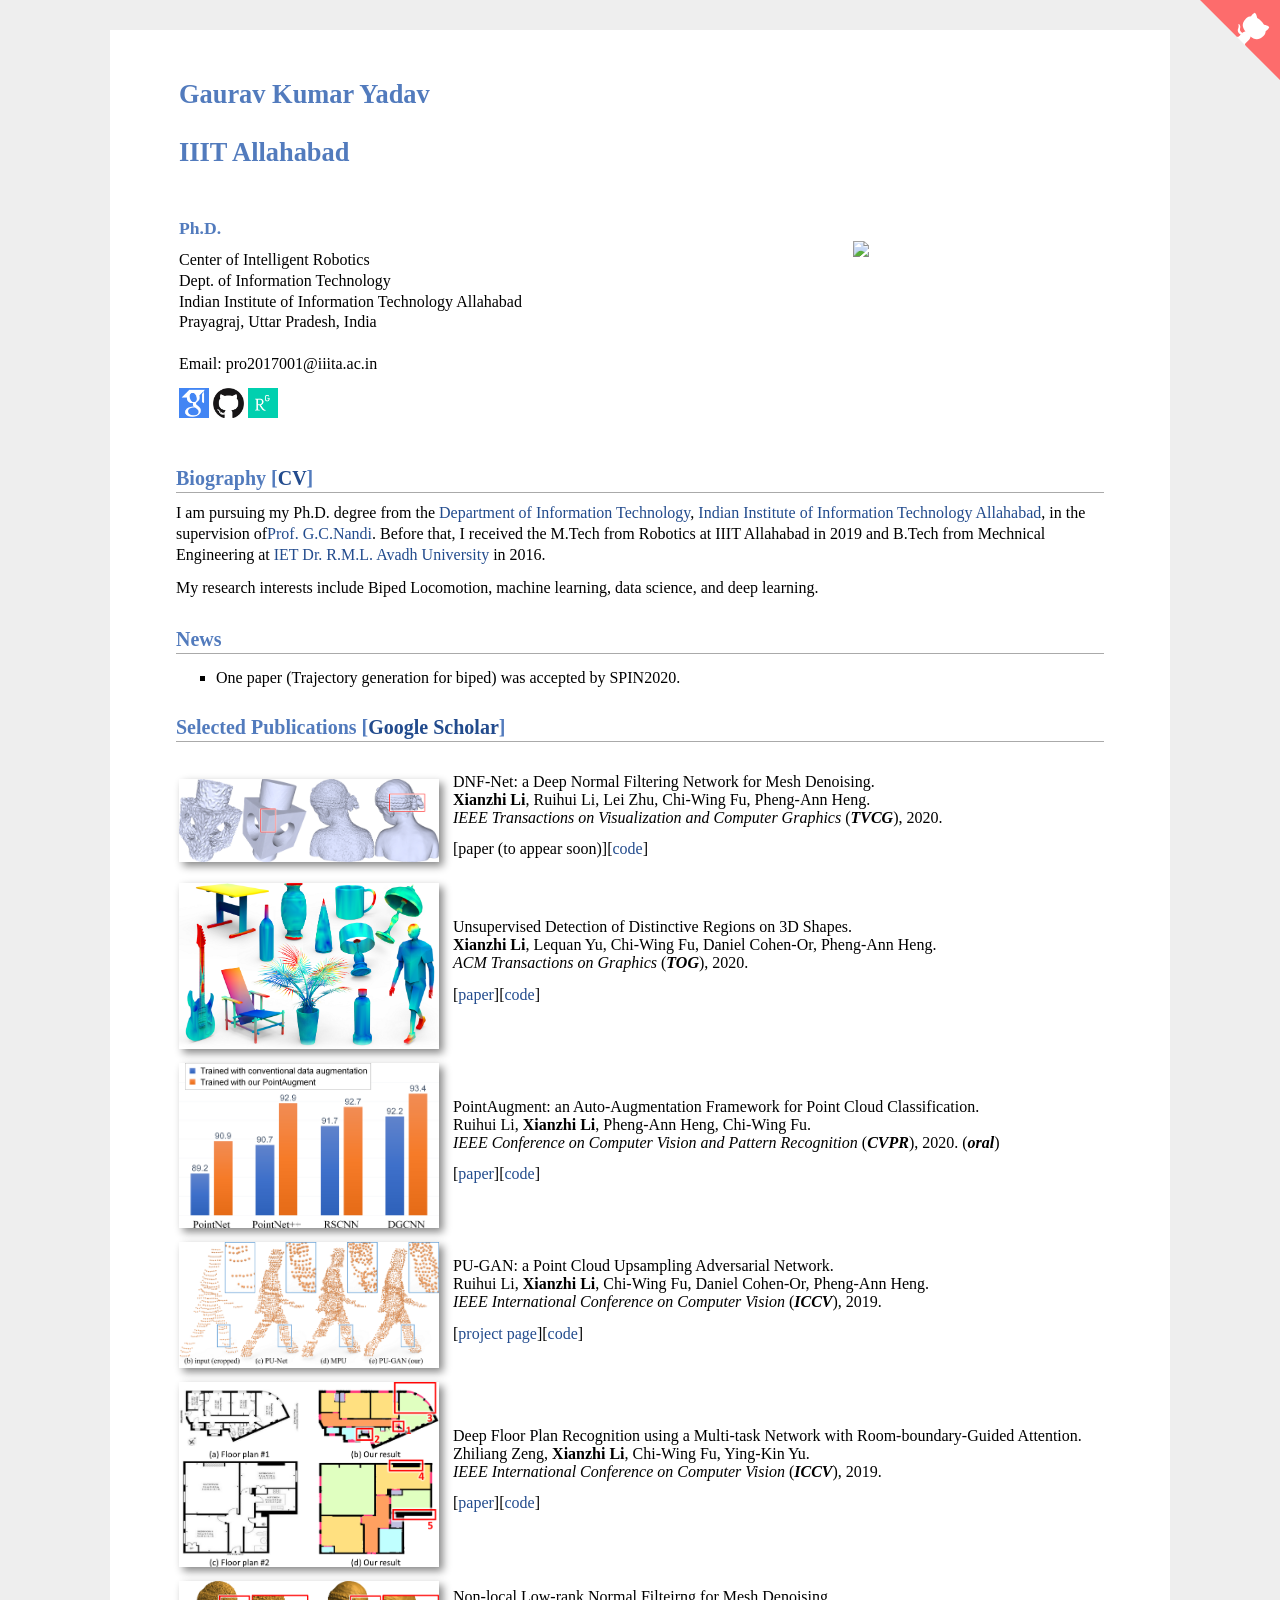
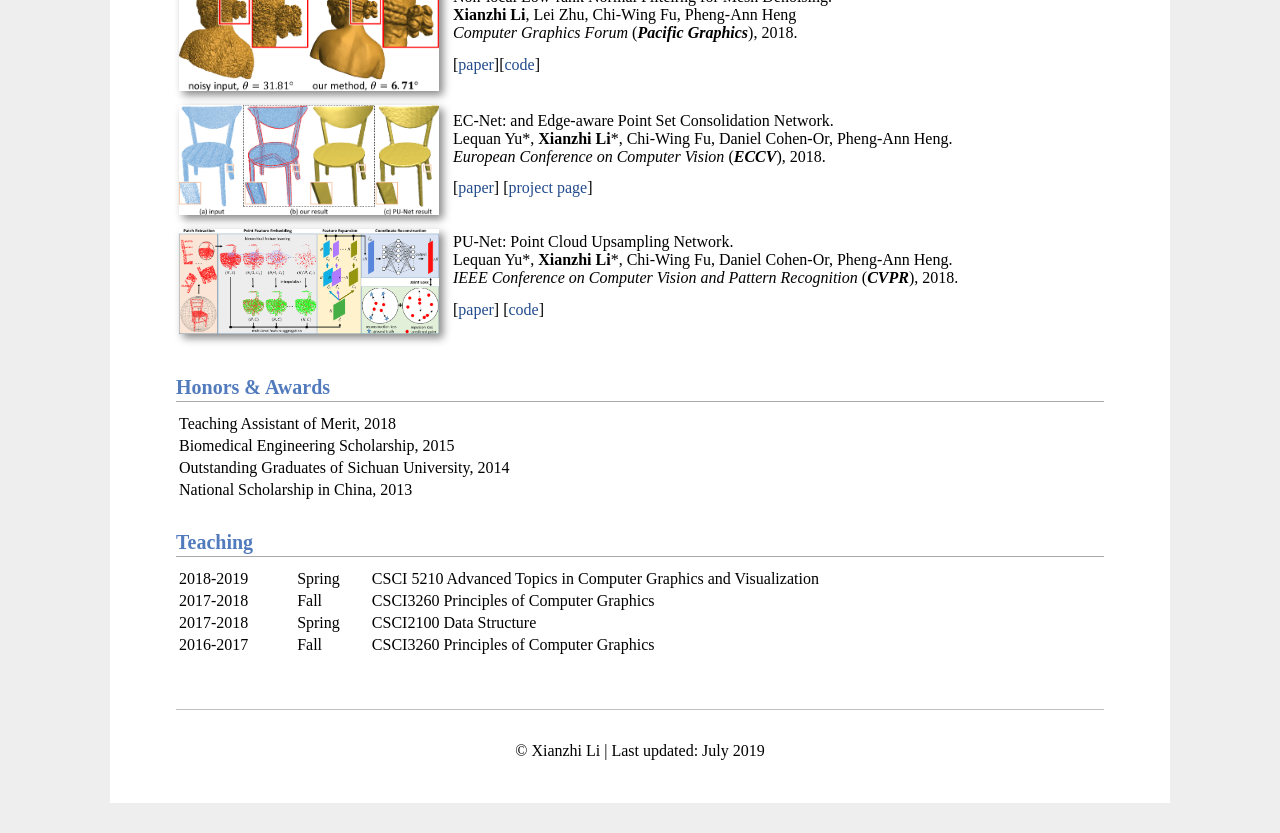
==== index.html @ e67b4004 "Update index.html" ====
<!DOCTYPE html PUBLIC "-//W3C//DTD XHTML 1.1//EN"
  "http://www.w3.org/TR/xhtml11/DTD/xhtml11.dtd">
<html xmlns="http://www.w3.org/1999/xhtml" xml:lang="en">
<head>
<link rel="shortcut icon" href="myIcon.ico">
<meta http-equiv="Content-Type" content="text/html;charset=utf-8" />

<meta name="keywords" content="Gaurav Kumar Yadav, Li Xianzhi, Xianzhi, CSE, CUHK, Indian Institute of Information Technology, Allahabad"> 
<meta name="description" content="Xianzhi Li&#39;s home page">
<meta name="google-site-verification" content="yy_3iiS_X6pJdegdwitJMrH0LRLHXwpjrV9RKLXxKjg" />
<meta name="google-site-verification" content="yy_3iiS_X6pJdegdwitJMrH0LRLHXwpjrV9RKLXxKjg" />
<link rel="stylesheet" href="jemdoc.css" type="text/css">
<title>Gaurav Kumar Yadav&#39;s Homepage</title>
<script>
  (function(i,s,o,g,r,a,m){i['GoogleAnalyticsObject']=r;i[r]=i[r]||function(){
  (i[r].q=i[r].q||[]).push(arguments)},i[r].l=1*new Date();a=s.createElement(o),
  m=s.getElementsByTagName(o)[0];a.async=1;a.src=g;m.parentNode.insertBefore(a,m)
  })(window,document,'script','https://www.google-analytics.com/analytics.js','ga');

  ga('create', 'UA-87320911-1', 'auto');
  ga('send', 'pageview');

</script>
</head>
<body>
<div id="layout-content" style="margin-top:25px">
 <a href="https://github.com/nini-lxz" class="github-corner"><svg width="80" height="80" viewBox="0 0 250 250" style="fill:#FD6C6C; color:#fff; position: absolute; top: 0; border: 0; right: 0;"><path d="M0,0 L115,115 L130,115 L142,142 L250,250 L250,0 Z"></path><path d="M128.3,109.0 C113.8,99.7 119.0,89.6 119.0,89.6 C122.0,82.7 120.5,78.6 120.5,78.6 C119.2,72.0 123.4,76.3 123.4,76.3 C127.3,80.9 125.5,87.3 125.5,87.3 C122.9,97.6 130.6,101.9 134.4,103.2" fill="currentColor" style="transform-origin: 130px 106px;" class="octo-arm"></path><path d="M115.0,115.0 C114.9,115.1 118.7,116.5 119.8,115.4 L133.7,101.6 C136.9,99.2 139.9,98.4 142.2,98.6 C133.8,88.0 127.5,74.4 143.8,58.0 C148.5,53.4 154.0,51.2 159.7,51.0 C160.3,49.4 163.2,43.6 171.4,40.1 C171.4,40.1 176.1,42.5 178.8,56.2 C183.1,58.6 187.2,61.8 190.9,65.4 C194.5,69.0 197.7,73.2 200.1,77.6 C213.8,80.2 216.3,84.9 216.3,84.9 C212.7,93.1 206.9,96.0 205.4,96.6 C205.1,102.4 203.0,107.8 198.3,112.5 C181.9,128.9 168.3,122.5 157.7,114.1 C157.9,116.9 156.7,120.9 152.7,124.9 L141.0,136.5 C139.8,137.7 141.6,141.9 141.8,141.8 Z" fill="currentColor" class="octo-body"></path></svg></a><style>.github-corner:hover .octo-arm{animation:octocat-wave 560ms ease-in-out}@keyframes octocat-wave{0%,100%{transform:rotate(0)}20%,60%{transform:rotate(-25deg)}40%,80%{transform:rotate(10deg)}}@media (max-width:500px){.github-corner:hover .octo-arm{animation:none}.github-corner .octo-arm{animation:octocat-wave 560ms ease-in-out}}</style>

<table>
	<tbody>
		<tr>
			<td width="670">
				<div id="toptitle">					
					<h1>Gaurav Kumar Yadav</h1><h1>
					<h1>IIIT Allahabad</h1><h1>
				</h1></div>

				<h3>Ph.D.</h3>
				<p>
					Center of Intelligent Robotics <br>
					Dept. of Information Technology<br>
					Indian Institute of Information Technology Allahabad <br>
					Prayagraj, Uttar Pradesh, India<br>
					<br>
					Email: pro2017001@iiita.ac.in
				</p>
				<p> <a href="https://scholar.google.com/citations?user=jv967G0AAAAJ&hl=en&oi=sra"><img src="./pic/google_scholar.png" height="30px" style="margin-bottom:-3px"></a>
					<a href="https://github.com/gauraviiita"><img src="./pic/github_s.jpg" height="30px" style="margin-bottom:-3px"></a>
					<a href="https://www.researchgate.net/profile/Gaurav_Yadav36"><img src="./pic/rg.png" height="30px" style="margin-bottom:-3px"></a>
					<!--
					<a href="https://www.linkedin.com/in/lequan-yu-124811a2"><img src="./pic/LinkedIn_s.png" height="30px" style="margin-bottom:-3px"></a>
					<a href="https://zh-cn.facebook.com/people/Lequan-Yu/100003696557697"><img src="./pic/Facebook_s.png" height="30px" style="margin-bottom:-3px"></a>
					-->
				</p>
			</td>
			<td>
				<img src="./pic/PRO2017001.jpg" border="0" width="200"><br>
			</td>
		</tr><tr>
	</tr></tbody>
</table>

<h2>Biography [<a href="./CV.pdf">CV</a>]</h2>
<p>
	I am pursuing my Ph.D. degree from the <a href="https://cir.iiita.ac.in/">Department of Information Technology</a>, <a href="https://www.iiita.ac.in/">Indian Institute of Information Technology Allahabad</a>, in the supervision of<a href="https://sites.google.com/site/gcnandi/" target="_blank">Prof. G.C.Nandi</a>. Before that, I received the M.Tech from Robotics at IIIT Allahabad in 2019 and B.Tech from Mechnical Engineering at <a href="http://www.rmlau.ac.in/iet.aspx">IET Dr. R.M.L. Avadh University</a> in 2016.
</p>

<p>My research interests include Biped Locomotion, machine learning, data science, and deep learning. </p>


<h2>News</h2>
<ul>
	
	<li>
		One paper (Trajectory generation for biped) was accepted by SPIN2020.
	</li>
	
</ul>



<h2>Selected Publications [<a href="https://scholar.google.com.hk/citations?user=qsJCXFoAAAAJ&hl=en">Google Scholar</a>]</h2>
<!--<p><a href="http://scholar.google.com/citations?user=PeMuphgAAAAJ">My Google Scholar</a></p>-->
<table id="tbPublications" width="100%">
	<tbody>

	<tr>
		<td width="270">
		<img src="./indexpics/dnf.png" width="260px" style="box-shadow: 4px 4px 8px #888">
		</td>		
		<td> DNF-Net: a Deep Normal Filtering Network for Mesh Denoising. <br>
		<b>Xianzhi Li</b>, Ruihui Li, Lei Zhu, Chi-Wing Fu, Pheng-Ann Heng. <br>
		<em>IEEE Transactions on Visualization and Computer Graphics</em> (<i><b>TVCG</b></i>), 2020.
		<p></p>
		<p>[paper (to appear soon)][<a href="https://github.com/nini-lxz/DNF-Net" target="_blank">code</a>]</p>
		</td>
	</tr>
	<tr>&nbsp</tr>
    <tr>&nbsp</tr>
    <tr>&nbsp</tr>

	<tr>
		<td width="270">
		<img src="./indexpics/distinction.png" width="260px" style="box-shadow: 4px 4px 8px #888">
		</td>		
		<td> Unsupervised Detection of Distinctive Regions on 3D Shapes. <br>
		<b>Xianzhi Li</b>, Lequan Yu, Chi-Wing Fu, Daniel Cohen-Or, Pheng-Ann Heng. <br>
		<em>ACM Transactions on Graphics</em> (<i><b>TOG</b></i>), 2020.
		<p></p>
		<p>[<a href="https://arxiv.org/abs/1905.01684">paper</a>][<a href="https://github.com/nini-lxz/Unsupervised-Shape-Distinction-Detection" target="_blank">code</a>]</p>
		</td>
	</tr>
	<tr>&nbsp</tr>
    <tr>&nbsp</tr>
    <tr>&nbsp</tr>

	<tr>
		<td width="270">
		<img src="./indexpics/pointaug.png" width="260px" style="box-shadow: 4px 4px 8px #888">
		</td>		
		<td> PointAugment: an Auto-Augmentation Framework for Point Cloud Classification. <br>
		Ruihui Li, <b>Xianzhi Li</b>, Pheng-Ann Heng, Chi-Wing Fu. <br>
		<em>IEEE Conference on Computer Vision and Pattern Recognition</em> (<i><b>CVPR</b></i>), 2020. (<i><b>oral</b></i>)
		<p></p>
		<p>[<a href="http://openaccess.thecvf.com/content_CVPR_2020/html/Li_PointAugment_An_Auto-Augmentation_Framework_for_Point_Cloud_Classification_CVPR_2020_paper.html">paper</a>][<a href="https://github.com/liruihui/PointAugment/" target="_blank">code</a>]</p>
		</td>
	</tr>
	<tr>&nbsp</tr>
    <tr>&nbsp</tr>
    <tr>&nbsp</tr>

	<tr>
		<td width="270">
		<img src="./indexpics/pu-gan.png" width="260px" style="box-shadow: 4px 4px 8px #888">
		</td>		
		<td> PU-GAN: a Point Cloud Upsampling Adversarial Network. <br>
		Ruihui Li, <b>Xianzhi Li</b>, Chi-Wing Fu, Daniel Cohen-Or, Pheng-Ann Heng. <br>
		<em>IEEE International Conference on Computer Vision</em> (<i><b>ICCV</b></i>), 2019.
		<p></p>
		<p>[<a href="https://liruihui.github.io/publication/PU-GAN/">project page</a>][<a href="https://github.com/liruihui/PU-GAN" target="_blank">code</a>]</p>
		</td>
	</tr>
	<tr>&nbsp</tr>
    <tr>&nbsp</tr>
    <tr>&nbsp</tr>

	<tr>
		<td width="270">
		<img src="./indexpics/floor-plan.png" width="260px" style="box-shadow: 4px 4px 8px #888">
		</td>		
		<td> Deep Floor Plan Recognition using a Multi-task Network with Room-boundary-Guided Attention. <br>
		Zhiliang Zeng, <b>Xianzhi Li</b>, Chi-Wing Fu, Ying-Kin Yu. <br>
		<em>IEEE International Conference on Computer Vision</em> (<i><b>ICCV</b></i>), 2019.
		<p></p>
		<p>[<a href="https://github.com/zlzeng/DeepFloorplan" target="_blank">paper</a>][<a href="https://github.com/zlzeng/DeepFloorplan" target="_blank">code</a>]</p>
		</td>
	</tr>
	<tr>&nbsp</tr>
    <tr>&nbsp</tr>
    <tr>&nbsp</tr>

	<tr>
		<td width="270">
		<img src="indexpics/nllr.png" width="260px" style="box-shadow: 4px 4px 8px #888">
		</td>
		<td>Non-local Low-rank Normal Filteirng for Mesh Denoising. <br>
		<b>Xianzhi Li</b>, Lei Zhu, Chi-Wing Fu, Pheng-Ann Heng<br>
		<em> Computer Graphics Forum </em> (<i><b>Pacific Graphics</b></i>), 2018.
		<p></p>
		<p>[<a href="https://onlinelibrary.wiley.com/doi/pdf/10.1111/cgf.13556" target="_blank">paper</a>][<a href="https://github.com/nini-lxz/NLLR" target="_blank">code</a>]</p>
		</td>
	</tr>
	<tr>&nbsp</tr>
    <tr>&nbsp</tr>
    <tr>&nbsp</tr>


	<tr>
		<td width="270">
		<img src="./indexpics/ec-net.png" width="260px" style="box-shadow: 4px 4px 8px #888">
		</td>
		<td> EC-Net: and Edge-aware Point Set Consolidation Network. <br>
		Lequan Yu*, <b>Xianzhi Li</b>*, Chi-Wing Fu, Daniel Cohen-Or, Pheng-Ann Heng. <br>
		<em>European Conference on Computer Vision</em> (<i><b>ECCV</b></i>), 2018.
		<p></p>
		<p>[<a href="https://arxiv.org/abs/1807.06010" target="_blank">paper</a>] [<a href="https://yulequan.github.io/ec-net/" target="_blank">project page</a>]</p>
		</td>
	</tr>
	<tr>&nbsp</tr>
    <tr>&nbsp</tr>
    <tr>&nbsp</tr>


	<tr>
		<td width="270">
		<img src="./indexpics/pu-net.png" width="260px" style="box-shadow: 4px 4px 8px #888">
		</td>
		<td> PU-Net: Point Cloud Upsampling Network. <br>
		Lequan Yu*, <b>Xianzhi Li</b>*, Chi-Wing Fu, Daniel Cohen-Or, Pheng-Ann Heng. <br>
		<em>IEEE Conference on Computer Vision and Pattern Recognition</em> (<i><b>CVPR</b></i>), 2018.
		<p></p>
		<p>[<a href="https://arxiv.org/abs/1801.06761" target="_blank">paper</a>] [<a href="https://github.com/yulequan/PU-Net" target="_blank">code</a>]</p>
		</td>
	</tr>
	<tr>&nbsp</tr>
    <tr>&nbsp</tr>
    <tr>&nbsp</tr>


</tbody></table>

<!--
<h2>Experience</h2>
<ul>
	<li>
		<div style="float:left; text-align:left">NVIDA, deep learning for medical imaging research group, Bethesda, Maryland, USA</div> <div style="float:right; text-align:right">Jul. 2018 – Oct. 2018</div><br>
		Applied Research Intern<br>
		Topic: Few-shot medical image segmentation<br>
	</li>
	<li>
		<div style="float:left; text-align:left">Siemens Healthineers, Princeton, New Jersey, USA</div> <div style="float:right; text-align:right">Mar. 2017 – Jul. 2017</div><br>
		Research Intern<br>
		Topic: Body landmark detection via deep reinforcement learning<br>
	</li>
	<li>
		<div style="float:left; text-align:left">State Key Laboratory of CAD & CG, Zhejiang University, China</div> <div style="float:right; text-align:right">Sep. 2013 – Jun. 2015</div><br>
		Undergraduate Research Assistant<br>
		Advisor: Prof. Deng Cai<br>
	</li>
</ul>
-->

<h2>Honors &amp; Awards</h2>
<table style="border-spacing:2px">
	
		<tbody>
		<tr><td> Teaching Assistant of Merit, 2018</td></tr>
		<tr><td> Biomedical Engineering Scholarship, 2015</td></tr>
		<tr><td> Outstanding Graduates of Sichuan University, 2014</td></tr>
    	<tr><td> National Scholarship in China, 2013</td></tr>
	</tbody>
</table>


<h2>Teaching</h2>
<table id="tbTeaching" border="0" width="100%">
	<tbody>
		<tr>
			<td> 2018-2019</td><td>Spring</S></td><td>CSCI 5210 Advanced Topics in Computer Graphics and Visualization</td>
		</tr>
		<tr>
			<td> 2017-2018</td><td>Fall</td><td>CSCI3260 Principles of Computer Graphics</td>
		</tr>
        	<tr>
			<td> 2017-2018</td><td>Spring</td><td>CSCI2100 Data Structure</td>
		</tr>
		<tr>
			<td> 2016-2017</td><td>Fall</td><td>CSCI3260 Principles of Computer Graphics</td>
		</tr>
	</tbody>
</table>

<!--
<h2>Experience</h2>
<li>
	Research Assistant, &nbsp 08. 2015 - Now
	<p></p>
	<p>&nbsp&nbsp&nbsp The Chinese University of Hong Kong</p>
	<p></p> 
		<p>&nbsp&nbsp&nbsp Advisor: Pheng Ann Heng</p> 
        <p style="margin-top:3px">
		</p>
</li>
<li>
	Software Engineering Intern, &nbsp 01. 2015 - 04. 2015
	<p></p>
	<p>&nbsp&nbsp&nbsp Epiclouds, a startup company in Hangzhou</p>
	<p></p> 
        <p style="margin-top:3px">
		</p>
</li>

<h2>Miscellanies</h2>
<li>
	<h4>Research Papers</h4>&nbsp 
		<a href="http://kesen.realtimerendering.com/">Computer Graphics Papers</a>,&nbsp
        <a href="http://www.cvpapers.com/index.html">Computer Vision Papers</a>
        <p style="margin-top:3px">
		</p>
</li>

<li>
	<h4>Some of My Friends</h4>&nbsp 
		<a href="http://appsrv.cse.cuhk.edu.hk/~xuli/">Li Xu</a>,&nbsp 
		<a href="http://appsrv.cse.cuhk.edu.hk/~cwlu/">Cewu Lu</a>,&nbsp
		<a href="http://appsrv.cse.cuhk.edu.hk/~qyan/">Qiong Yan</a>,&nbsp 
		<a href="http://shijianping.me/">Jianping Shi</a>,&nbsp
		<a href="http://i.cs.hku.hk/~xghan/">Xiaoguang Han</a>,&nbsp
		<a href="http://www.math.zju.edu.cn/ruizhenhu/">Ruizhen Hu</a>,&nbsp 
		<a href="http://appsrv.cse.cuhk.edu.hk/~rjliao/">Renjie Liao</a>,&nbsp
		<a href="">Ziyang Ma</a>,&nbsp
		<a href="http://www.xtao.website">Xin Tao</a>
        <p style="margin-top:3px">
		</p>
</li>

<li>
	<h4>Coding Resources</h4>&nbsp 
		<a href="http://opencv.itseez.com/">OpenCV</a>,&nbsp
        <a href="http://www.cgal.org/">CGAL</a>,&nbsp
        <a href="http://www.opengl.org/">OpenGL</a>,&nbsp
        <a href="http://www.nvidia.com/object/cuda_home_new.html">CUDA</a>,&nbsp
        <a href="http://www.wholetomato.com/">Visual Assist</a>,&nbsp
        <a href="www.mosek.com/">Mosek</a>,&nbsp
        <a href="http://www.mathworks.cn/products/matlab/">Matlab</a>,&nbsp
        <a href="http://software.intel.com/en-us/articles/intel-mkl/">Math Kernel Library</a>,&nbsp
        <a href="http://www.cs.umd.edu/~mount/ANN/">ANN</a>,&nbsp
        <a href="http://www.netlib.org/lapack/">LAPACK</a>,&nbsp
        <a href="http://www.tau.ac.il/~stoledo/taucs/">TAUCS</a>,&nbsp
        <a href="http://www.codeproject.com/Articles/1300/CxImage">CXimage</a>
        <p style="margin-top:3px">
		</p>
</li>
-->

<div id="footer">
	<div id="footer-text"></div>
</div>
	<p><center>
      	<div id="clustrmaps-widget" style="width:10%">
      		<script type="text/javascript" id="clstr_globe" src="//cdn.clustrmaps.com/globe.js?d=JVtmYzCCl47TGmK_elNTFHh0Mld-Ea2Zvc809uIwf3M"></script>
      		<noscript><a href='https://clustrmaps.com/site/xfn5'  title='Visit tracker'><img src='//clustrmaps.com/map_v2.png?cl=ffffff&w=a&t=tt&d=pT8r_ZMBBdBPTv7KnlTCiBDylmHyi1qsWdPpY_tIlqY'/></a></noscript>

<!--<script type='text/javascript' id='clustrmaps' src='//cdn.clustrmaps.com/map_v2.js?cl=ffffff&w=a&t=tt&d=UexA6kPrFZuJeB69B5BZyS063R_EhdDx6FAwAYiub2U&co=2d78ad&ct=ffffff&cmo=3acc3a&cmn=ff5353'></script>
      		<noscript><a href='https://clustrmaps.com/site/1aa2l'  title='Visit tracker'><img src='//clustrmaps.com/map_v2.png?cl=ffffff&w=a&t=tt&d=UexA6kPrFZuJeB69B5BZyS063R_EhdDx6FAwAYiub2U&co=2d78ad&ct=ffffff'/></a></noscript> -->
	</div>        
	<br>
        &copy; Xianzhi Li | Last updated: July 2019
     
      </center></p>


</div>
</body></html>
---- jemdoc.css ----
/* Default css file for jemdoc. */

table#tlayout {
    border: none;
    border-collapse: separate;
    background: white;
}
/*
body {
	background: white;
	padding-bottom: 8px;
	margin: 0;
}
*/
html {
  background-color: #eeeeee; 
}

body { 
  font-family: Georgia, serif;
  color: #000;
  background-color: #ffffff; 
  text-align:left; /* for IE */
  margin-top: 30px; 
  margin-bottom: 30px;
  margin-left: auto;
  margin-right: auto;
  padding-left:  50px;
  padding-right: 50px;
  padding-top: 10px;
  padding-bottom: 30px;
  max-width: 960px;
}

#layout-menu {
	background: #f6f6f6;
	border: 1px solid #dddddd;
	padding-top: 0.5em;
	padding-left: 8px;
	padding-right: 8px;
	font-size: 1.0em;
	width: auto;
	white-space: nowrap;
    text-align: left;
    vertical-align: top;
}

#layout-menu td {
	background: #f4f4f4;
    vertical-align: top;
}

#layout-content {
	padding-top: 0.0em;
	padding-left: 1.0em;
	padding-right: 1.0em;
    border: none;
    background: white;
    text-align: left;
    vertical-align: top;
}

#layout-menu a {
	line-height: 1.5em;
	margin-left: 0.5em;
}

tt {
    background: #ffffdd;
}

pre, tt {
	font-size: 90%;
	font-family: monaco, monospace;
}

a, a > tt {
	color: #224b8d;
	text-decoration: none;
}

a:hover {
	border-bottom: 1px gray dotted;
}

#layout-menu a.current:link, #layout-menu a.current:visited {
	color: #022b6d;
	border-bottom: 1px gray solid;
}
#layout-menu a:link, #layout-menu a:visited, #layout-menu a:hover {
	color: #527bbd;
	text-decoration: none;
}
#layout-menu a:hover {
	text-decoration: none;
}

div.menu-category {
	border-bottom: 1px solid gray;
	margin-top: 0.8em;
	padding-top: 0.2em;
	padding-bottom: 0.1em;
	font-weight: bold;
}

div.menu-item {
	padding-left: 16px;
	text-indent: -16px;
}

div#toptitle {
	padding-bottom: 0.2em;
	margin-bottom: 1.5em;
	/*border-bottom: 3px double gray;*/
}

/* Reduce space if we begin the page with a title. */
div#toptitle + h2, div#toptitle + h3 {
	margin-top: 0em;
}

div#subtitle {
	margin-top: 0.0em;
	margin-bottom: 0.0em;
	padding-top: 0em;
	padding-bottom: 0.1em;
}

em {
	font-style: italic;
}

strong {
	font-weight: bold;
}


h1, h2, h3 {
	color: #527bbd;
	margin-top: 0.7em;
	margin-bottom: 0.5em;
	padding-bottom: 0.2em;
	line-height: 1.0;
	padding-top: 0.5em;
	border-bottom: 1px solid #aaaaaa;
}

h1 {
	font-size: 165%;
	padding-bottom: 0.3em;
}

h2 {
	padding-top: 0.8em;
	font-size: 125%;
}

h2 + h3 {
    padding-top: 0.2em;
}

h3 {
	font-size: 110%;
	border-bottom: none;
}

p {
	margin-top: 0.0em;
	margin-bottom: 0.8em;
	padding: 0;
	line-height: 1.3;
}

pre {
	padding: 0;
	margin: 0;
}

div#footer {
	font-size: small;
	border-top: 1px solid #c0c0c0;
	padding-top: 0.1em;
	margin-top: 4.0em;
	color: #c0c0c0;
}

div#footer a {
	color: #80a0b0;
}

div#footer-text {
	float: left;
	padding-bottom: 8px;
}

ul, ol, dl {
	margin-top: 0.2em;
	padding-top: 0;
	margin-bottom: 0.8em;
}

dt {
	margin-top: 0.5em;
	margin-bottom: 0;
}

dl {
	margin-left: 20px;
}

dd {
	color: #222222;
}

dd > *:first-child {
	margin-top: 0;
}

ul {
	list-style-position: outside;
	list-style-type: square;
}

p + ul, p + ol {
	margin-top: -0.5em;
}

li {
	margin-top:0.9em;
}

ol {
	list-style-position: outside;
	list-style-type: decimal;
}

li p, dd p {
	margin-bottom: 0.3em;
}


ol ol {
	list-style-type: lower-alpha;
}

ol ol ol {
	list-style-type: lower-roman;
}

p + div.codeblock {
	margin-top: -0.6em;
}

div.codeblock, div.infoblock {
	margin-right: 0%;
	margin-top: 1.2em;
	margin-bottom: 1.3em;
}

div.blocktitle {
	font-weight: bold;
	color: #cd7b62;
	margin-top: 1.2em;
	margin-bottom: 0.1em;
}

div.blockcontent {
	border: 1px solid silver;
	padding: 0.3em 0.5em;
}

div.infoblock > div.blockcontent {
	background: #ffffee;
}

div.blockcontent p + ul, div.blockcontent p + ol {
	margin-top: 0.4em;
}

div.infoblock p {
	margin-bottom: 0em;
}

div.infoblock li p, div.infoblock dd p {
	margin-bottom: 0.5em;
}

div.infoblock p + p {
	margin-top: 0.8em;
}

div.codeblock > div.blockcontent {
	background: #f6f6f6;
}

span.pycommand {
	color: #000070;
}

span.statement {
	color: #008800;
}
span.builtin {
	color: #000088;
}
span.special {
	color: #990000;
}
span.operator {
	color: #880000;
}
span.error {
	color: #aa0000;
}
span.comment, span.comment > *, span.string, span.string > * {
	color: #606060;
}

@media print {
	#layout-menu { display: none; }
}

#fwtitle {
	margin: 2px;
}

#fwtitle #toptitle {
	padding-left: 0.5em;
	margin-bottom: 0.5em;
}

#layout-content h1:first-child, #layout-content h2:first-child, #layout-content h3:first-child {
	margin-top: -0.7em;
}

div#toptitle h1, #layout-content div#toptitle h1 {
	margin-bottom: 0.0em;
	padding-bottom: 0.1em;
	padding-top: 0;
	margin-top: 0.5em;
	border-bottom: none;
}

img.eq {
	padding: 0;
	padding-left: 0.1em;
	padding-right: 0.1em;
	margin: 0;
}

img.eqwl {
	padding-left: 2em;
	padding-top: 0.6em;
	padding-bottom: 0.2em;
	margin: 0;
}

table + table {
    margin-top: 1em;
}

tr.heading {
    font-weight: bold;
    border-bottom: 2px solid black;
}

img {
    border: none;
}

table.imgtable, table.imgtable td {
    border: none;
    text-align: left;
}
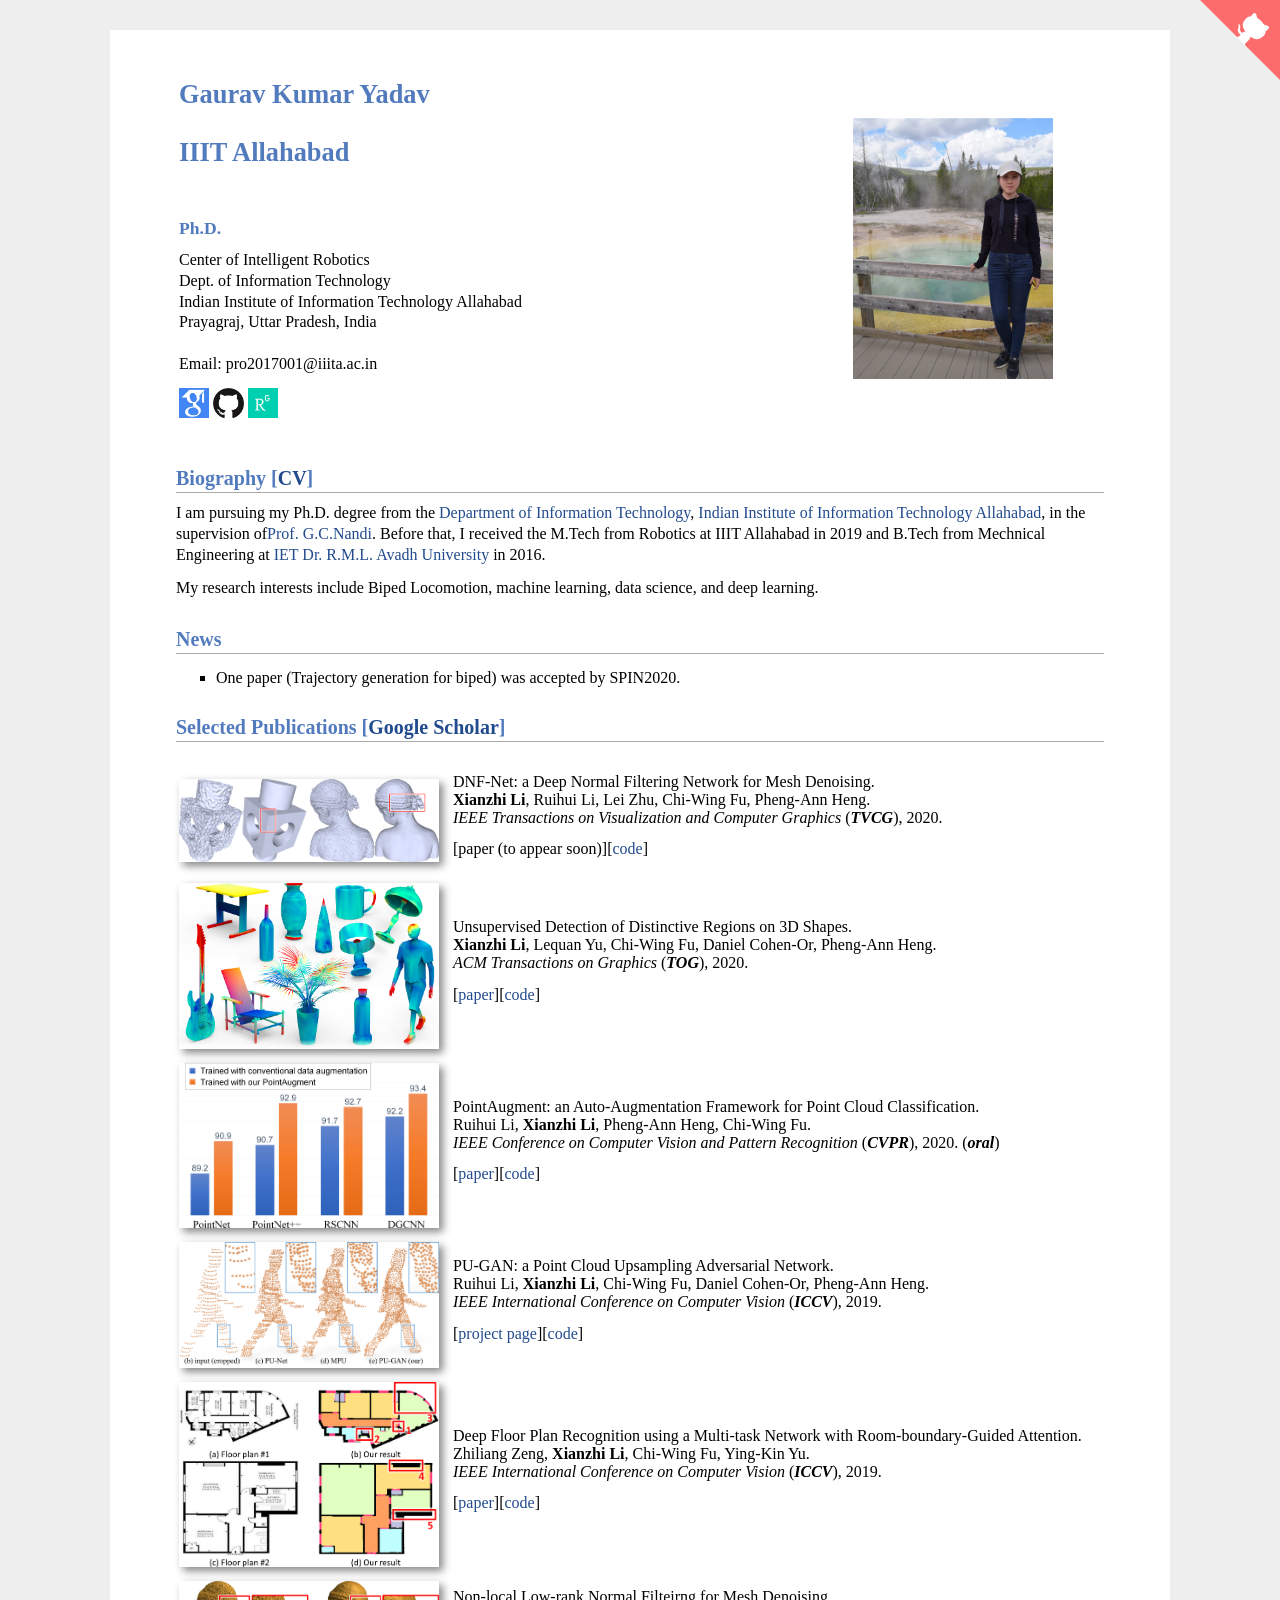
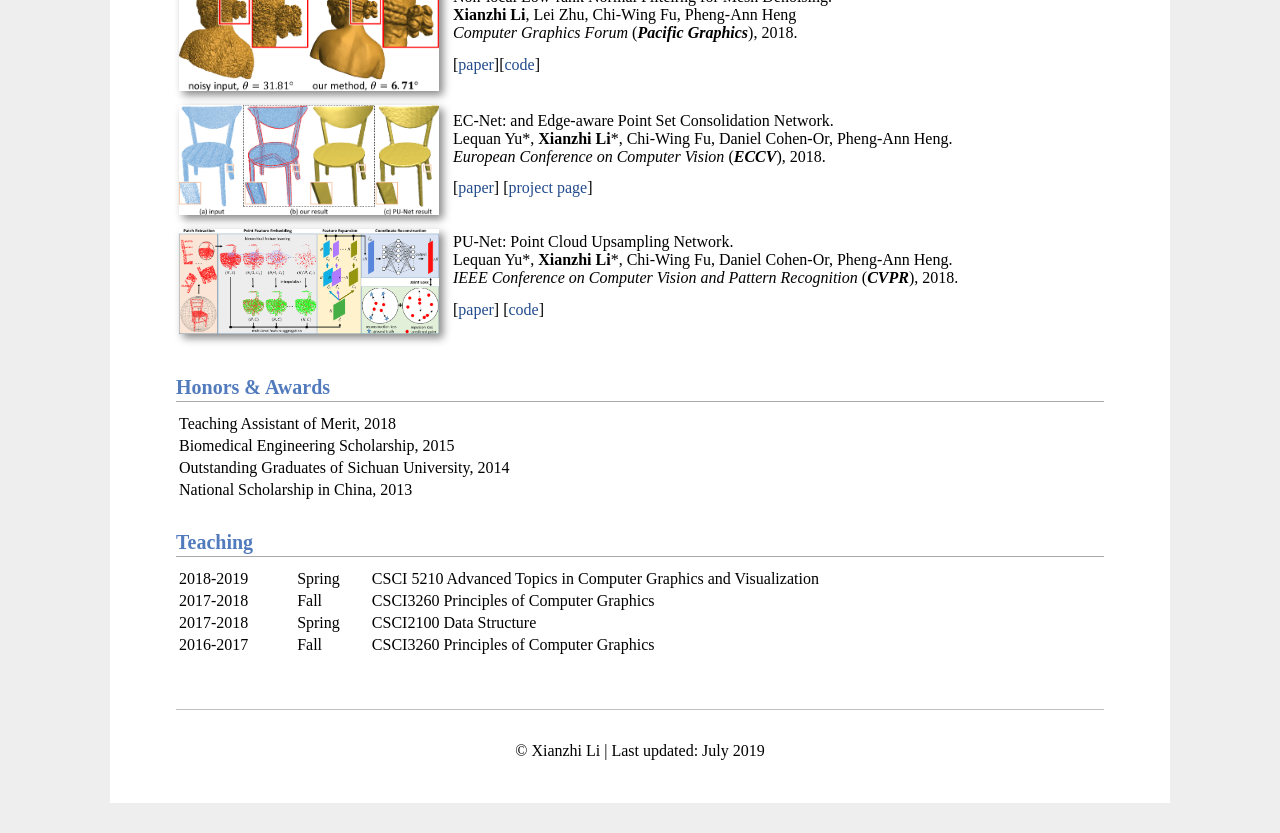
==== commit 74e011c8: "Update index.html" ====
--- a/index.html
+++ b/index.html
@@ -54,7 +54,7 @@
 				</p>
 			</td>
 			<td>
-				<img src="./pic/PRO2017001.jpg" border="0" width="200"><br>
+				<img src="./pic/xianzhi.jpg" border="0" width="200"><br>
 			</td>
 		</tr><tr>
 	</tr></tbody>
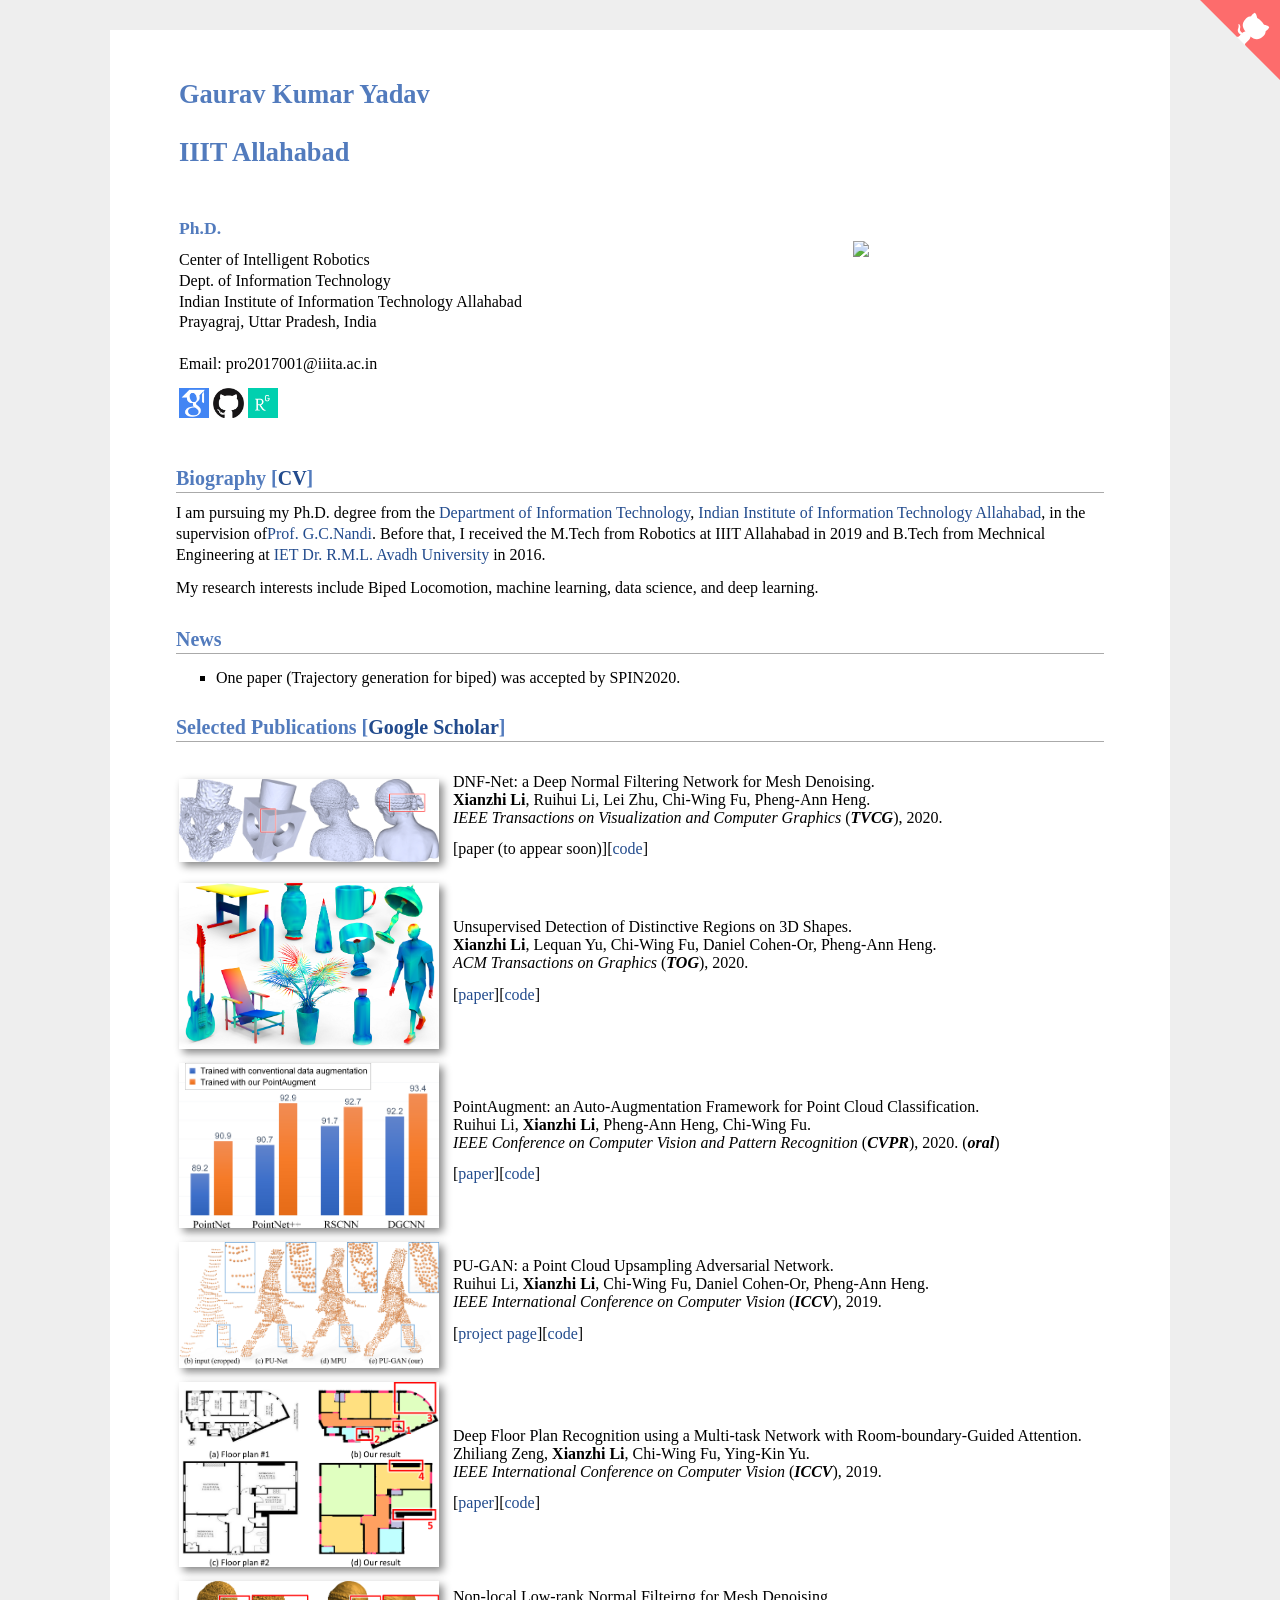
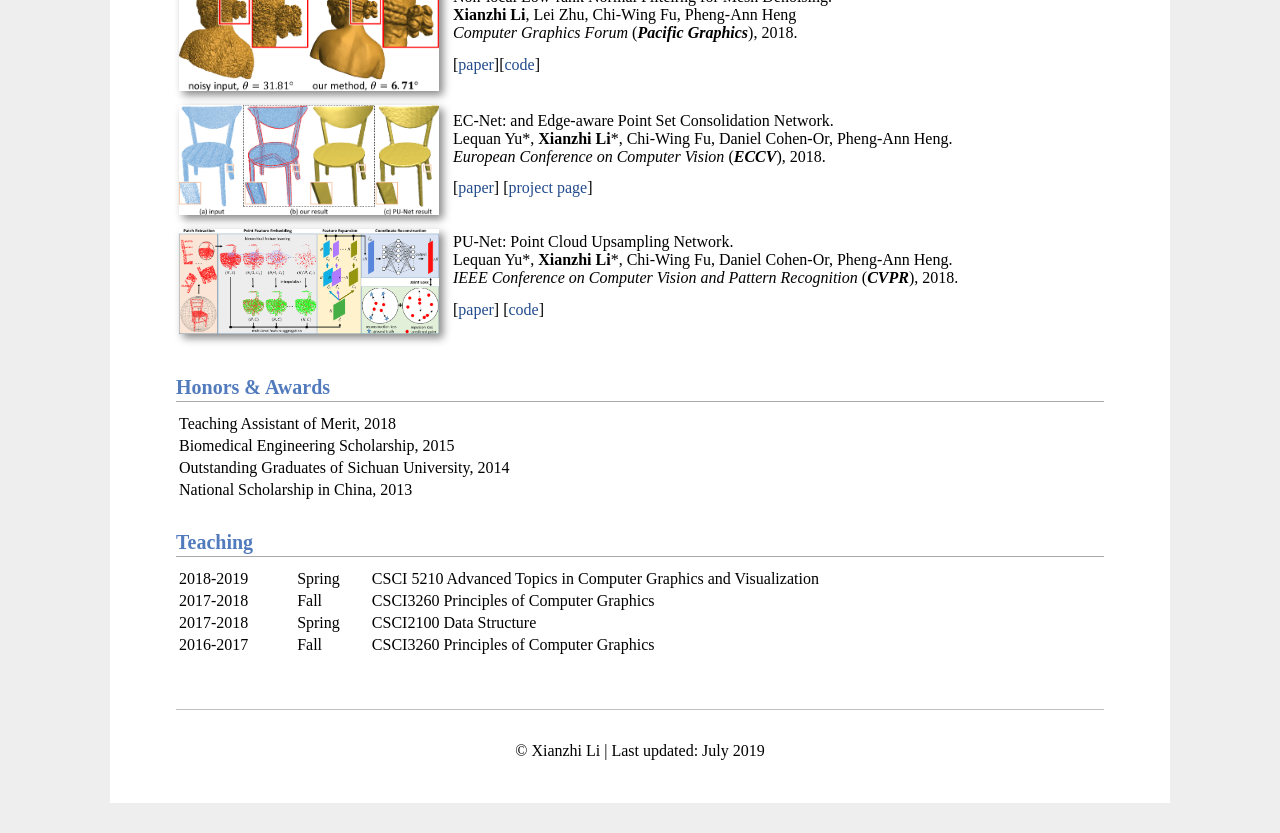
==== commit 2d3884d3: "Update index.html" ====
--- a/index.html
+++ b/index.html
@@ -54,7 +54,7 @@
 				</p>
 			</td>
 			<td>
-				<img src="./pic/xianzhi.jpg" border="0" width="200"><br>
+				<img src="https://cir.iiita.ac.in/wp-content/uploads/2020/01/PRO2017001.jpg" border="0" width="200"><br>
 			</td>
 		</tr><tr>
 	</tr></tbody>
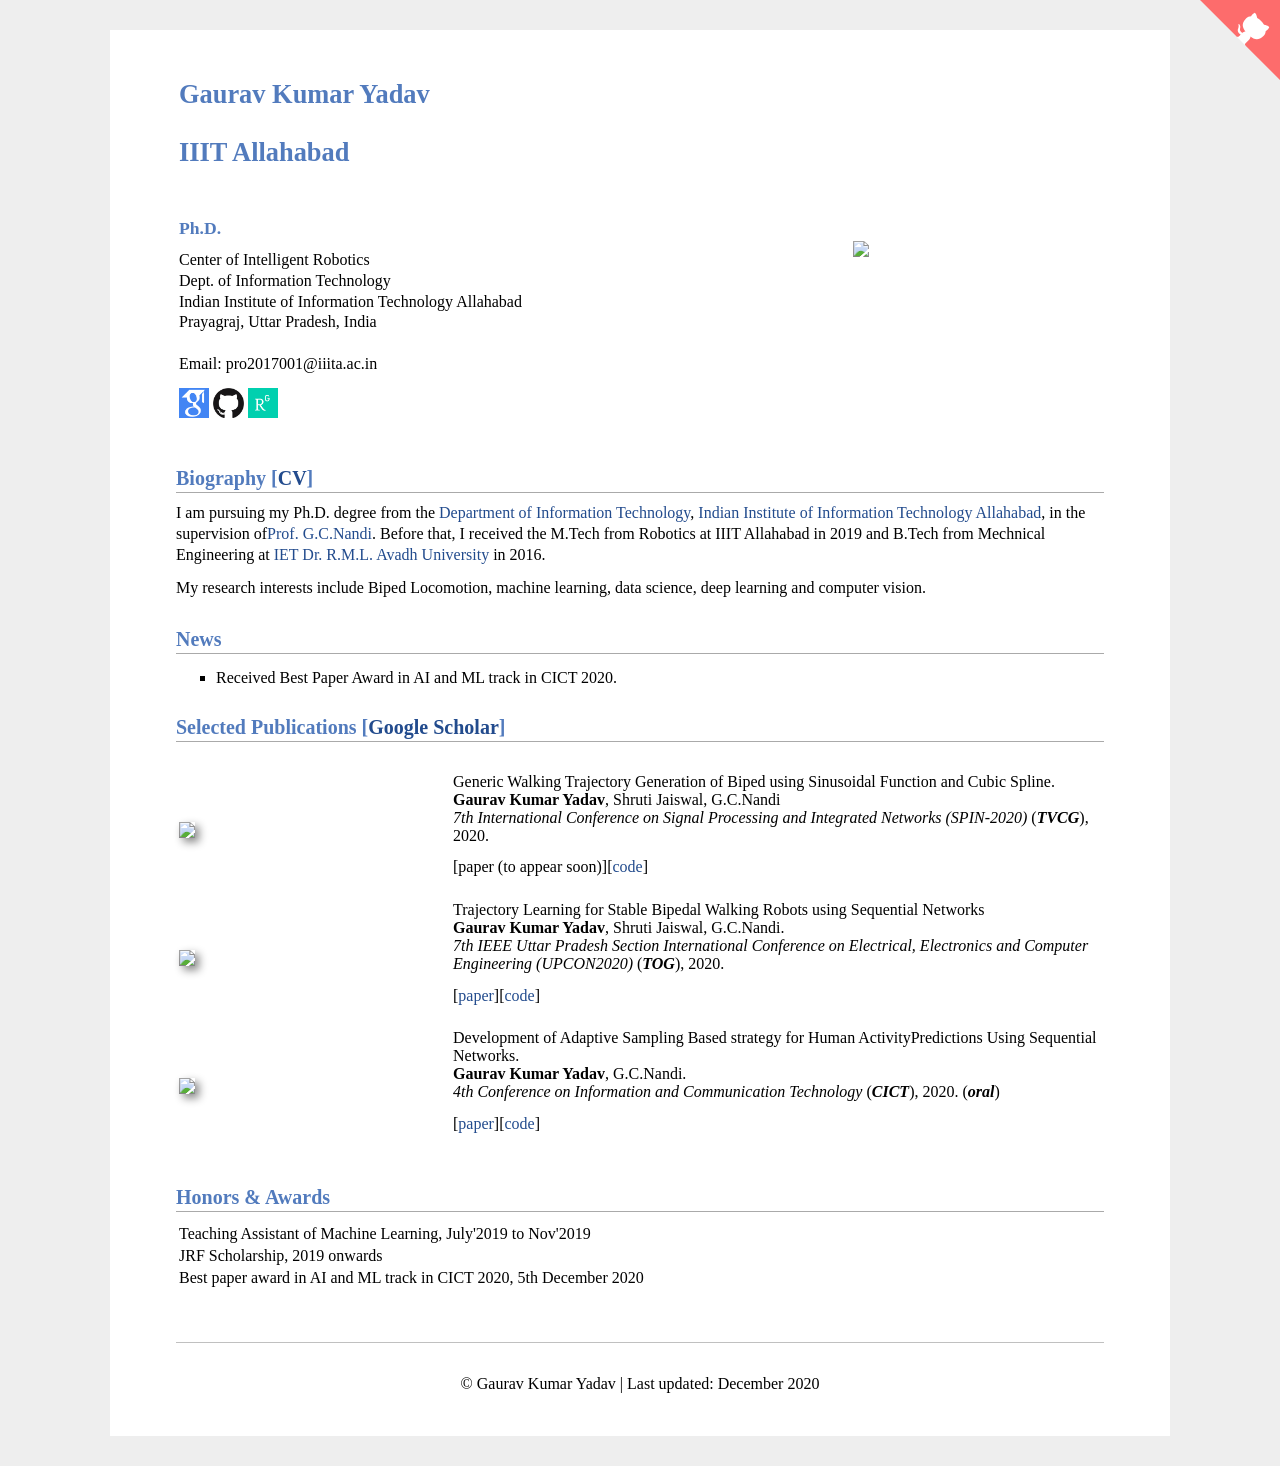
==== commit 8e14a812: "Add files via upload" ====
--- a/index.html
+++ b/index.html
@@ -5,8 +5,8 @@
 <link rel="shortcut icon" href="myIcon.ico">
 <meta http-equiv="Content-Type" content="text/html;charset=utf-8" />
 
-<meta name="keywords" content="Gaurav Kumar Yadav, Li Xianzhi, Xianzhi, CSE, CUHK, Indian Institute of Information Technology, Allahabad"> 
-<meta name="description" content="Xianzhi Li&#39;s home page">
+<meta name="keywords" content="Gaurav Kumar Yadav,  Indian Institute of Information Technology, Allahabad"> 
+<meta name="description" content="Gaurav Kumar Yadav&#39;s home page">
 <meta name="google-site-verification" content="yy_3iiS_X6pJdegdwitJMrH0LRLHXwpjrV9RKLXxKjg" />
 <meta name="google-site-verification" content="yy_3iiS_X6pJdegdwitJMrH0LRLHXwpjrV9RKLXxKjg" />
 <link rel="stylesheet" href="jemdoc.css" type="text/css">
@@ -24,7 +24,7 @@
 </head>
 <body>
 <div id="layout-content" style="margin-top:25px">
- <a href="https://github.com/nini-lxz" class="github-corner"><svg width="80" height="80" viewBox="0 0 250 250" style="fill:#FD6C6C; color:#fff; position: absolute; top: 0; border: 0; right: 0;"><path d="M0,0 L115,115 L130,115 L142,142 L250,250 L250,0 Z"></path><path d="M128.3,109.0 C113.8,99.7 119.0,89.6 119.0,89.6 C122.0,82.7 120.5,78.6 120.5,78.6 C119.2,72.0 123.4,76.3 123.4,76.3 C127.3,80.9 125.5,87.3 125.5,87.3 C122.9,97.6 130.6,101.9 134.4,103.2" fill="currentColor" style="transform-origin: 130px 106px;" class="octo-arm"></path><path d="M115.0,115.0 C114.9,115.1 118.7,116.5 119.8,115.4 L133.7,101.6 C136.9,99.2 139.9,98.4 142.2,98.6 C133.8,88.0 127.5,74.4 143.8,58.0 C148.5,53.4 154.0,51.2 159.7,51.0 C160.3,49.4 163.2,43.6 171.4,40.1 C171.4,40.1 176.1,42.5 178.8,56.2 C183.1,58.6 187.2,61.8 190.9,65.4 C194.5,69.0 197.7,73.2 200.1,77.6 C213.8,80.2 216.3,84.9 216.3,84.9 C212.7,93.1 206.9,96.0 205.4,96.6 C205.1,102.4 203.0,107.8 198.3,112.5 C181.9,128.9 168.3,122.5 157.7,114.1 C157.9,116.9 156.7,120.9 152.7,124.9 L141.0,136.5 C139.8,137.7 141.6,141.9 141.8,141.8 Z" fill="currentColor" class="octo-body"></path></svg></a><style>.github-corner:hover .octo-arm{animation:octocat-wave 560ms ease-in-out}@keyframes octocat-wave{0%,100%{transform:rotate(0)}20%,60%{transform:rotate(-25deg)}40%,80%{transform:rotate(10deg)}}@media (max-width:500px){.github-corner:hover .octo-arm{animation:none}.github-corner .octo-arm{animation:octocat-wave 560ms ease-in-out}}</style>
+ <a href="https://github.com/gauraviiita" class="github-corner"><svg width="80" height="80" viewBox="0 0 250 250" style="fill:#FD6C6C; color:#fff; position: absolute; top: 0; border: 0; right: 0;"><path d="M0,0 L115,115 L130,115 L142,142 L250,250 L250,0 Z"></path><path d="M128.3,109.0 C113.8,99.7 119.0,89.6 119.0,89.6 C122.0,82.7 120.5,78.6 120.5,78.6 C119.2,72.0 123.4,76.3 123.4,76.3 C127.3,80.9 125.5,87.3 125.5,87.3 C122.9,97.6 130.6,101.9 134.4,103.2" fill="currentColor" style="transform-origin: 130px 106px;" class="octo-arm"></path><path d="M115.0,115.0 C114.9,115.1 118.7,116.5 119.8,115.4 L133.7,101.6 C136.9,99.2 139.9,98.4 142.2,98.6 C133.8,88.0 127.5,74.4 143.8,58.0 C148.5,53.4 154.0,51.2 159.7,51.0 C160.3,49.4 163.2,43.6 171.4,40.1 C171.4,40.1 176.1,42.5 178.8,56.2 C183.1,58.6 187.2,61.8 190.9,65.4 C194.5,69.0 197.7,73.2 200.1,77.6 C213.8,80.2 216.3,84.9 216.3,84.9 C212.7,93.1 206.9,96.0 205.4,96.6 C205.1,102.4 203.0,107.8 198.3,112.5 C181.9,128.9 168.3,122.5 157.7,114.1 C157.9,116.9 156.7,120.9 152.7,124.9 L141.0,136.5 C139.8,137.7 141.6,141.9 141.8,141.8 Z" fill="currentColor" class="octo-body"></path></svg></a><style>.github-corner:hover .octo-arm{animation:octocat-wave 560ms ease-in-out}@keyframes octocat-wave{0%,100%{transform:rotate(0)}20%,60%{transform:rotate(-25deg)}40%,80%{transform:rotate(10deg)}}@media (max-width:500px){.github-corner:hover .octo-arm{animation:none}.github-corner .octo-arm{animation:octocat-wave 560ms ease-in-out}}</style>
 
 <table>
 	<tbody>
@@ -65,14 +65,14 @@
 	I am pursuing my Ph.D. degree from the <a href="https://cir.iiita.ac.in/">Department of Information Technology</a>, <a href="https://www.iiita.ac.in/">Indian Institute of Information Technology Allahabad</a>, in the supervision of<a href="https://sites.google.com/site/gcnandi/" target="_blank">Prof. G.C.Nandi</a>. Before that, I received the M.Tech from Robotics at IIIT Allahabad in 2019 and B.Tech from Mechnical Engineering at <a href="http://www.rmlau.ac.in/iet.aspx">IET Dr. R.M.L. Avadh University</a> in 2016.
 </p>
 
-<p>My research interests include Biped Locomotion, machine learning, data science, and deep learning. </p>
+<p>My research interests include Biped Locomotion, machine learning, data science, deep learning and computer vision. </p>
 
 
 <h2>News</h2>
 <ul>
 	
 	<li>
-		One paper (Trajectory generation for biped) was accepted by SPIN2020.
+		Received Best Paper Award in AI and ML track in CICT 2020.
 	</li>
 	
 </ul>
@@ -86,50 +86,50 @@
 
 	<tr>
 		<td width="270">
-		<img src="./indexpics/dnf.png" width="260px" style="box-shadow: 4px 4px 8px #888">
-		</td>		
-		<td> DNF-Net: a Deep Normal Filtering Network for Mesh Denoising. <br>
-		<b>Xianzhi Li</b>, Ruihui Li, Lei Zhu, Chi-Wing Fu, Pheng-Ann Heng. <br>
-		<em>IEEE Transactions on Visualization and Computer Graphics</em> (<i><b>TVCG</b></i>), 2020.
-		<p></p>
-		<p>[paper (to appear soon)][<a href="https://github.com/nini-lxz/DNF-Net" target="_blank">code</a>]</p>
-		</td>
-	</tr>
-	<tr>&nbsp</tr>
-    <tr>&nbsp</tr>
-    <tr>&nbsp</tr>
-
-	<tr>
-		<td width="270">
-		<img src="./indexpics/distinction.png" width="260px" style="box-shadow: 4px 4px 8px #888">
-		</td>		
-		<td> Unsupervised Detection of Distinctive Regions on 3D Shapes. <br>
-		<b>Xianzhi Li</b>, Lequan Yu, Chi-Wing Fu, Daniel Cohen-Or, Pheng-Ann Heng. <br>
-		<em>ACM Transactions on Graphics</em> (<i><b>TOG</b></i>), 2020.
-		<p></p>
-		<p>[<a href="https://arxiv.org/abs/1905.01684">paper</a>][<a href="https://github.com/nini-lxz/Unsupervised-Shape-Distinction-Detection" target="_blank">code</a>]</p>
-		</td>
-	</tr>
-	<tr>&nbsp</tr>
-    <tr>&nbsp</tr>
-    <tr>&nbsp</tr>
-
-	<tr>
-		<td width="270">
-		<img src="./indexpics/pointaug.png" width="260px" style="box-shadow: 4px 4px 8px #888">
-		</td>		
-		<td> PointAugment: an Auto-Augmentation Framework for Point Cloud Classification. <br>
-		Ruihui Li, <b>Xianzhi Li</b>, Pheng-Ann Heng, Chi-Wing Fu. <br>
-		<em>IEEE Conference on Computer Vision and Pattern Recognition</em> (<i><b>CVPR</b></i>), 2020. (<i><b>oral</b></i>)
-		<p></p>
-		<p>[<a href="http://openaccess.thecvf.com/content_CVPR_2020/html/Li_PointAugment_An_Auto-Augmentation_Framework_for_Point_Cloud_Classification_CVPR_2020_paper.html">paper</a>][<a href="https://github.com/liruihui/PointAugment/" target="_blank">code</a>]</p>
-		</td>
-	</tr>
-	<tr>&nbsp</tr>
-    <tr>&nbsp</tr>
-    <tr>&nbsp</tr>
-
-	<tr>
+		<img src="./indexpics/spin.png" width="260px" style="box-shadow: 4px 4px 8px #888">
+		</td>		
+		<td> Generic Walking Trajectory Generation of Biped using Sinusoidal Function and Cubic Spline. <br>
+		<b>Gaurav Kumar Yadav</b>, Shruti Jaiswal, G.C.Nandi <br>
+		<em>7th International Conference on Signal Processing and Integrated Networks (SPIN-2020)</em> (<i><b>TVCG</b></i>), 2020.
+		<p></p>
+		<p>[paper (to appear soon)][<a href="https://ieeexplore.ieee.org/stamp/stamp.jsp?tp=&arnumber=9071083" target="_blank">code</a>]</p>
+		</td>
+	</tr>
+	<tr>&nbsp</tr>
+    <tr>&nbsp</tr>
+    <tr>&nbsp</tr>
+
+	<tr>
+		<td width="270">
+		<img src="./indexpics/upcon.png" width="260px" style="box-shadow: 4px 4px 8px #888">
+		</td>		
+		<td> Trajectory Learning for Stable Bipedal Walking Robots using Sequential Networks <br>
+		<b>Gaurav Kumar Yadav</b>, Shruti Jaiswal, G.C.Nandi. <br>
+		<em>7th IEEE Uttar Pradesh Section International Conference on Electrical, Electronics and Computer Engineering (UPCON2020)</em> (<i><b>TOG</b></i>), 2020.
+		<p></p>
+		<p>[<a href="#">paper</a>][<a href="#" target="_blank">code</a>]</p>
+		</td>
+	</tr>
+	<tr>&nbsp</tr>
+    <tr>&nbsp</tr>
+    <tr>&nbsp</tr>
+
+	<tr>
+		<td width="270">
+		<img src="./indexpics/cict.png" width="260px" style="box-shadow: 4px 4px 8px #888">
+		</td>		
+		<td> Development of Adaptive Sampling Based strategy for Human ActivityPredictions Using Sequential Networks. <br>
+		<b>Gaurav Kumar Yadav</b>, G.C.Nandi. <br>
+		<em>4th Conference on Information and Communication Technology</em> (<i><b>CICT</b></i>), 2020. (<i><b>oral</b></i>)
+		<p></p>
+		<p>[<a href="#">paper</a>][<a href="#" target="_blank">code</a>]</p>
+		</td>
+	</tr>
+	<tr>&nbsp</tr>
+    <tr>&nbsp</tr>
+    <tr>&nbsp</tr>
+
+	<!-- <tr>
 		<td width="270">
 		<img src="./indexpics/pu-gan.png" width="260px" style="box-shadow: 4px 4px 8px #888">
 		</td>		
@@ -204,45 +204,25 @@
 	</tr>
 	<tr>&nbsp</tr>
     <tr>&nbsp</tr>
-    <tr>&nbsp</tr>
+    <tr>&nbsp</tr> -->
 
 
 </tbody></table>
 
-<!--
-<h2>Experience</h2>
-<ul>
-	<li>
-		<div style="float:left; text-align:left">NVIDA, deep learning for medical imaging research group, Bethesda, Maryland, USA</div> <div style="float:right; text-align:right">Jul. 2018 – Oct. 2018</div><br>
-		Applied Research Intern<br>
-		Topic: Few-shot medical image segmentation<br>
-	</li>
-	<li>
-		<div style="float:left; text-align:left">Siemens Healthineers, Princeton, New Jersey, USA</div> <div style="float:right; text-align:right">Mar. 2017 – Jul. 2017</div><br>
-		Research Intern<br>
-		Topic: Body landmark detection via deep reinforcement learning<br>
-	</li>
-	<li>
-		<div style="float:left; text-align:left">State Key Laboratory of CAD & CG, Zhejiang University, China</div> <div style="float:right; text-align:right">Sep. 2013 – Jun. 2015</div><br>
-		Undergraduate Research Assistant<br>
-		Advisor: Prof. Deng Cai<br>
-	</li>
-</ul>
--->
 
 <h2>Honors &amp; Awards</h2>
 <table style="border-spacing:2px">
 	
 		<tbody>
-		<tr><td> Teaching Assistant of Merit, 2018</td></tr>
-		<tr><td> Biomedical Engineering Scholarship, 2015</td></tr>
-		<tr><td> Outstanding Graduates of Sichuan University, 2014</td></tr>
-    	<tr><td> National Scholarship in China, 2013</td></tr>
+		<tr><td> Teaching Assistant of Machine Learning, July'2019 to Nov'2019</td></tr>
+		<tr><td> JRF Scholarship, 2019 onwards</td></tr>
+		<tr><td> Best paper award in AI and ML track in CICT 2020, 5th December 2020</td></tr>
+    	
 	</tbody>
 </table>
 
 
-<h2>Teaching</h2>
+<!-- <h2>Teaching</h2>
 <table id="tbTeaching" border="0" width="100%">
 	<tbody>
 		<tr>
@@ -258,7 +238,7 @@
 			<td> 2016-2017</td><td>Fall</td><td>CSCI3260 Principles of Computer Graphics</td>
 		</tr>
 	</tbody>
-</table>
+</table> -->
 
 <!--
 <h2>Experience</h2>
@@ -335,7 +315,7 @@
       		<noscript><a href='https://clustrmaps.com/site/1aa2l'  title='Visit tracker'><img src='//clustrmaps.com/map_v2.png?cl=ffffff&w=a&t=tt&d=UexA6kPrFZuJeB69B5BZyS063R_EhdDx6FAwAYiub2U&co=2d78ad&ct=ffffff'/></a></noscript> -->
 	</div>        
 	<br>
-        &copy; Xianzhi Li | Last updated: July 2019
+        &copy; Gaurav Kumar Yadav | Last updated: December 2020
      
       </center></p>
 
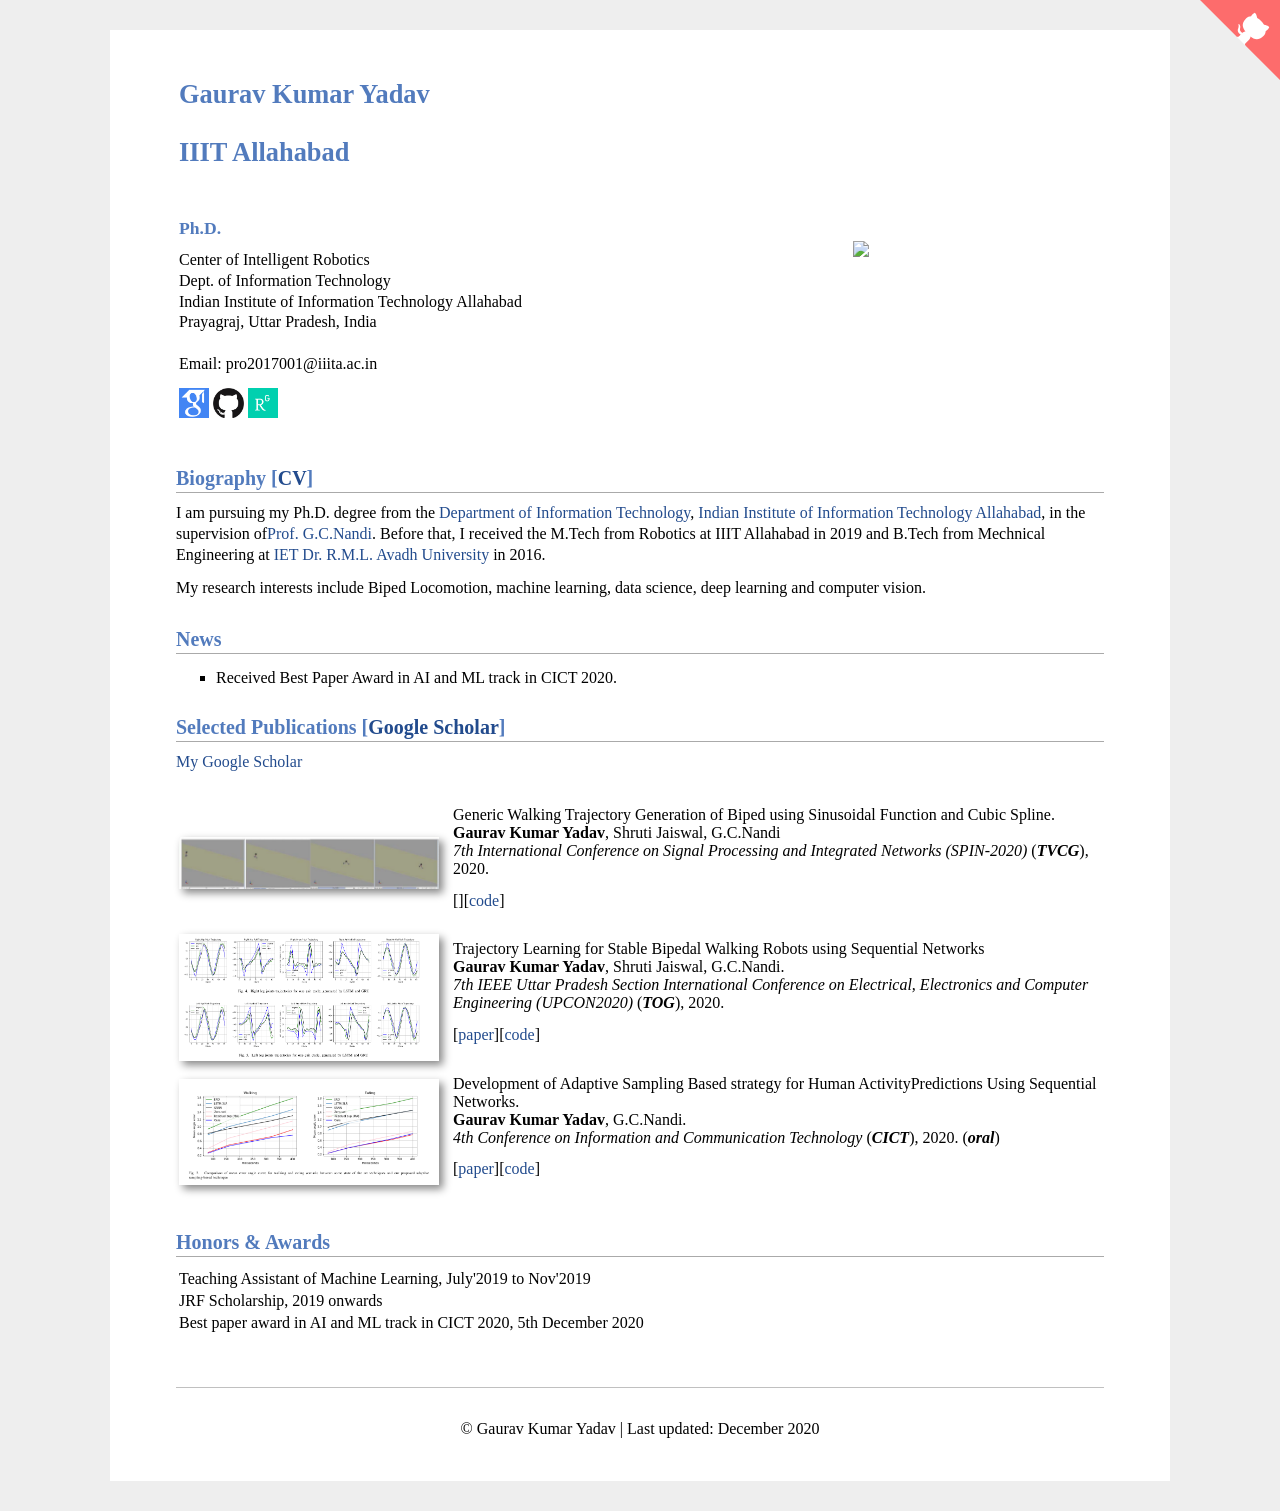
==== commit 835b0fda: "Add files via upload" ====
--- a/index.html
+++ b/index.html
@@ -79,8 +79,8 @@
 
 
 
-<h2>Selected Publications [<a href="https://scholar.google.com.hk/citations?user=qsJCXFoAAAAJ&hl=en">Google Scholar</a>]</h2>
-<!--<p><a href="http://scholar.google.com/citations?user=PeMuphgAAAAJ">My Google Scholar</a></p>-->
+<h2>Selected Publications [<a href="https://scholar.google.com/citations?user=Ac8W5PwAAAAJ&hl=en&oi=ao">Google Scholar</a>]</h2>
+<p><a href="https://scholar.google.com/citations?user=Ac8W5PwAAAAJ&hl=en&oi=ao">My Google Scholar</a></p>
 <table id="tbPublications" width="100%">
 	<tbody>
 
@@ -92,7 +92,7 @@
 		<b>Gaurav Kumar Yadav</b>, Shruti Jaiswal, G.C.Nandi <br>
 		<em>7th International Conference on Signal Processing and Integrated Networks (SPIN-2020)</em> (<i><b>TVCG</b></i>), 2020.
 		<p></p>
-		<p>[paper (to appear soon)][<a href="https://ieeexplore.ieee.org/stamp/stamp.jsp?tp=&arnumber=9071083" target="_blank">code</a>]</p>
+		<p>[][<a href="https://ieeexplore.ieee.org/stamp/stamp.jsp?tp=&arnumber=9071083" target="_blank">code</a>]</p>
 		</td>
 	</tr>
 	<tr>&nbsp</tr>
@@ -129,82 +129,6 @@
     <tr>&nbsp</tr>
     <tr>&nbsp</tr>
 
-	<!-- <tr>
-		<td width="270">
-		<img src="./indexpics/pu-gan.png" width="260px" style="box-shadow: 4px 4px 8px #888">
-		</td>		
-		<td> PU-GAN: a Point Cloud Upsampling Adversarial Network. <br>
-		Ruihui Li, <b>Xianzhi Li</b>, Chi-Wing Fu, Daniel Cohen-Or, Pheng-Ann Heng. <br>
-		<em>IEEE International Conference on Computer Vision</em> (<i><b>ICCV</b></i>), 2019.
-		<p></p>
-		<p>[<a href="https://liruihui.github.io/publication/PU-GAN/">project page</a>][<a href="https://github.com/liruihui/PU-GAN" target="_blank">code</a>]</p>
-		</td>
-	</tr>
-	<tr>&nbsp</tr>
-    <tr>&nbsp</tr>
-    <tr>&nbsp</tr>
-
-	<tr>
-		<td width="270">
-		<img src="./indexpics/floor-plan.png" width="260px" style="box-shadow: 4px 4px 8px #888">
-		</td>		
-		<td> Deep Floor Plan Recognition using a Multi-task Network with Room-boundary-Guided Attention. <br>
-		Zhiliang Zeng, <b>Xianzhi Li</b>, Chi-Wing Fu, Ying-Kin Yu. <br>
-		<em>IEEE International Conference on Computer Vision</em> (<i><b>ICCV</b></i>), 2019.
-		<p></p>
-		<p>[<a href="https://github.com/zlzeng/DeepFloorplan" target="_blank">paper</a>][<a href="https://github.com/zlzeng/DeepFloorplan" target="_blank">code</a>]</p>
-		</td>
-	</tr>
-	<tr>&nbsp</tr>
-    <tr>&nbsp</tr>
-    <tr>&nbsp</tr>
-
-	<tr>
-		<td width="270">
-		<img src="indexpics/nllr.png" width="260px" style="box-shadow: 4px 4px 8px #888">
-		</td>
-		<td>Non-local Low-rank Normal Filteirng for Mesh Denoising. <br>
-		<b>Xianzhi Li</b>, Lei Zhu, Chi-Wing Fu, Pheng-Ann Heng<br>
-		<em> Computer Graphics Forum </em> (<i><b>Pacific Graphics</b></i>), 2018.
-		<p></p>
-		<p>[<a href="https://onlinelibrary.wiley.com/doi/pdf/10.1111/cgf.13556" target="_blank">paper</a>][<a href="https://github.com/nini-lxz/NLLR" target="_blank">code</a>]</p>
-		</td>
-	</tr>
-	<tr>&nbsp</tr>
-    <tr>&nbsp</tr>
-    <tr>&nbsp</tr>
-
-
-	<tr>
-		<td width="270">
-		<img src="./indexpics/ec-net.png" width="260px" style="box-shadow: 4px 4px 8px #888">
-		</td>
-		<td> EC-Net: and Edge-aware Point Set Consolidation Network. <br>
-		Lequan Yu*, <b>Xianzhi Li</b>*, Chi-Wing Fu, Daniel Cohen-Or, Pheng-Ann Heng. <br>
-		<em>European Conference on Computer Vision</em> (<i><b>ECCV</b></i>), 2018.
-		<p></p>
-		<p>[<a href="https://arxiv.org/abs/1807.06010" target="_blank">paper</a>] [<a href="https://yulequan.github.io/ec-net/" target="_blank">project page</a>]</p>
-		</td>
-	</tr>
-	<tr>&nbsp</tr>
-    <tr>&nbsp</tr>
-    <tr>&nbsp</tr>
-
-
-	<tr>
-		<td width="270">
-		<img src="./indexpics/pu-net.png" width="260px" style="box-shadow: 4px 4px 8px #888">
-		</td>
-		<td> PU-Net: Point Cloud Upsampling Network. <br>
-		Lequan Yu*, <b>Xianzhi Li</b>*, Chi-Wing Fu, Daniel Cohen-Or, Pheng-Ann Heng. <br>
-		<em>IEEE Conference on Computer Vision and Pattern Recognition</em> (<i><b>CVPR</b></i>), 2018.
-		<p></p>
-		<p>[<a href="https://arxiv.org/abs/1801.06761" target="_blank">paper</a>] [<a href="https://github.com/yulequan/PU-Net" target="_blank">code</a>]</p>
-		</td>
-	</tr>
-	<tr>&nbsp</tr>
-    <tr>&nbsp</tr>
-    <tr>&nbsp</tr> -->
 
 
 </tbody></table>
@@ -222,98 +146,21 @@
 </table>
 
 
-<!-- <h2>Teaching</h2>
-<table id="tbTeaching" border="0" width="100%">
-	<tbody>
-		<tr>
-			<td> 2018-2019</td><td>Spring</S></td><td>CSCI 5210 Advanced Topics in Computer Graphics and Visualization</td>
-		</tr>
-		<tr>
-			<td> 2017-2018</td><td>Fall</td><td>CSCI3260 Principles of Computer Graphics</td>
-		</tr>
-        	<tr>
-			<td> 2017-2018</td><td>Spring</td><td>CSCI2100 Data Structure</td>
-		</tr>
-		<tr>
-			<td> 2016-2017</td><td>Fall</td><td>CSCI3260 Principles of Computer Graphics</td>
-		</tr>
-	</tbody>
-</table> -->
-
-<!--
-<h2>Experience</h2>
-<li>
-	Research Assistant, &nbsp 08. 2015 - Now
-	<p></p>
-	<p>&nbsp&nbsp&nbsp The Chinese University of Hong Kong</p>
-	<p></p> 
-		<p>&nbsp&nbsp&nbsp Advisor: Pheng Ann Heng</p> 
-        <p style="margin-top:3px">
-		</p>
-</li>
-<li>
-	Software Engineering Intern, &nbsp 01. 2015 - 04. 2015
-	<p></p>
-	<p>&nbsp&nbsp&nbsp Epiclouds, a startup company in Hangzhou</p>
-	<p></p> 
-        <p style="margin-top:3px">
-		</p>
-</li>
-
-<h2>Miscellanies</h2>
-<li>
-	<h4>Research Papers</h4>&nbsp 
-		<a href="http://kesen.realtimerendering.com/">Computer Graphics Papers</a>,&nbsp
-        <a href="http://www.cvpapers.com/index.html">Computer Vision Papers</a>
-        <p style="margin-top:3px">
-		</p>
-</li>
-
-<li>
-	<h4>Some of My Friends</h4>&nbsp 
-		<a href="http://appsrv.cse.cuhk.edu.hk/~xuli/">Li Xu</a>,&nbsp 
-		<a href="http://appsrv.cse.cuhk.edu.hk/~cwlu/">Cewu Lu</a>,&nbsp
-		<a href="http://appsrv.cse.cuhk.edu.hk/~qyan/">Qiong Yan</a>,&nbsp 
-		<a href="http://shijianping.me/">Jianping Shi</a>,&nbsp
-		<a href="http://i.cs.hku.hk/~xghan/">Xiaoguang Han</a>,&nbsp
-		<a href="http://www.math.zju.edu.cn/ruizhenhu/">Ruizhen Hu</a>,&nbsp 
-		<a href="http://appsrv.cse.cuhk.edu.hk/~rjliao/">Renjie Liao</a>,&nbsp
-		<a href="">Ziyang Ma</a>,&nbsp
-		<a href="http://www.xtao.website">Xin Tao</a>
-        <p style="margin-top:3px">
-		</p>
-</li>
-
-<li>
-	<h4>Coding Resources</h4>&nbsp 
-		<a href="http://opencv.itseez.com/">OpenCV</a>,&nbsp
-        <a href="http://www.cgal.org/">CGAL</a>,&nbsp
-        <a href="http://www.opengl.org/">OpenGL</a>,&nbsp
-        <a href="http://www.nvidia.com/object/cuda_home_new.html">CUDA</a>,&nbsp
-        <a href="http://www.wholetomato.com/">Visual Assist</a>,&nbsp
-        <a href="www.mosek.com/">Mosek</a>,&nbsp
-        <a href="http://www.mathworks.cn/products/matlab/">Matlab</a>,&nbsp
-        <a href="http://software.intel.com/en-us/articles/intel-mkl/">Math Kernel Library</a>,&nbsp
-        <a href="http://www.cs.umd.edu/~mount/ANN/">ANN</a>,&nbsp
-        <a href="http://www.netlib.org/lapack/">LAPACK</a>,&nbsp
-        <a href="http://www.tau.ac.il/~stoledo/taucs/">TAUCS</a>,&nbsp
-        <a href="http://www.codeproject.com/Articles/1300/CxImage">CXimage</a>
-        <p style="margin-top:3px">
-		</p>
-</li>
--->
 
 <div id="footer">
 	<div id="footer-text"></div>
 </div>
 	<p><center>
       	<div id="clustrmaps-widget" style="width:10%">
-      		<script type="text/javascript" id="clstr_globe" src="//cdn.clustrmaps.com/globe.js?d=JVtmYzCCl47TGmK_elNTFHh0Mld-Ea2Zvc809uIwf3M"></script>
-      		<noscript><a href='https://clustrmaps.com/site/xfn5'  title='Visit tracker'><img src='//clustrmaps.com/map_v2.png?cl=ffffff&w=a&t=tt&d=pT8r_ZMBBdBPTv7KnlTCiBDylmHyi1qsWdPpY_tIlqY'/></a></noscript>
+      		<script type="text/javascript" id="clstr_globe" src="//clustrmaps.com/globe.js?d=4gVpJGWNROjquYs4a3OVqqWaP9fZ0xFTQdxrGiNs6Ys"></script>
+      		<noscript><a href='https://clustrmaps.com/site/xfn5'  title='Visit tracker'><img src='<script type="text/javascript" id="clstr_globe" src="//clustrmaps.com/globe.js?d=4gVpJGWNROjquYs4a3OVqqWaP9fZ0xFTQdxrGiNs6Ys"></script>'/></a></noscript>
 
-<!--<script type='text/javascript' id='clustrmaps' src='//cdn.clustrmaps.com/map_v2.js?cl=ffffff&w=a&t=tt&d=UexA6kPrFZuJeB69B5BZyS063R_EhdDx6FAwAYiub2U&co=2d78ad&ct=ffffff&cmo=3acc3a&cmn=ff5353'></script>
-      		<noscript><a href='https://clustrmaps.com/site/1aa2l'  title='Visit tracker'><img src='//clustrmaps.com/map_v2.png?cl=ffffff&w=a&t=tt&d=UexA6kPrFZuJeB69B5BZyS063R_EhdDx6FAwAYiub2U&co=2d78ad&ct=ffffff'/></a></noscript> -->
-	</div>        
+
+		</div>   
+	
+	
+
+
 	<br>
         &copy; Gaurav Kumar Yadav | Last updated: December 2020
      
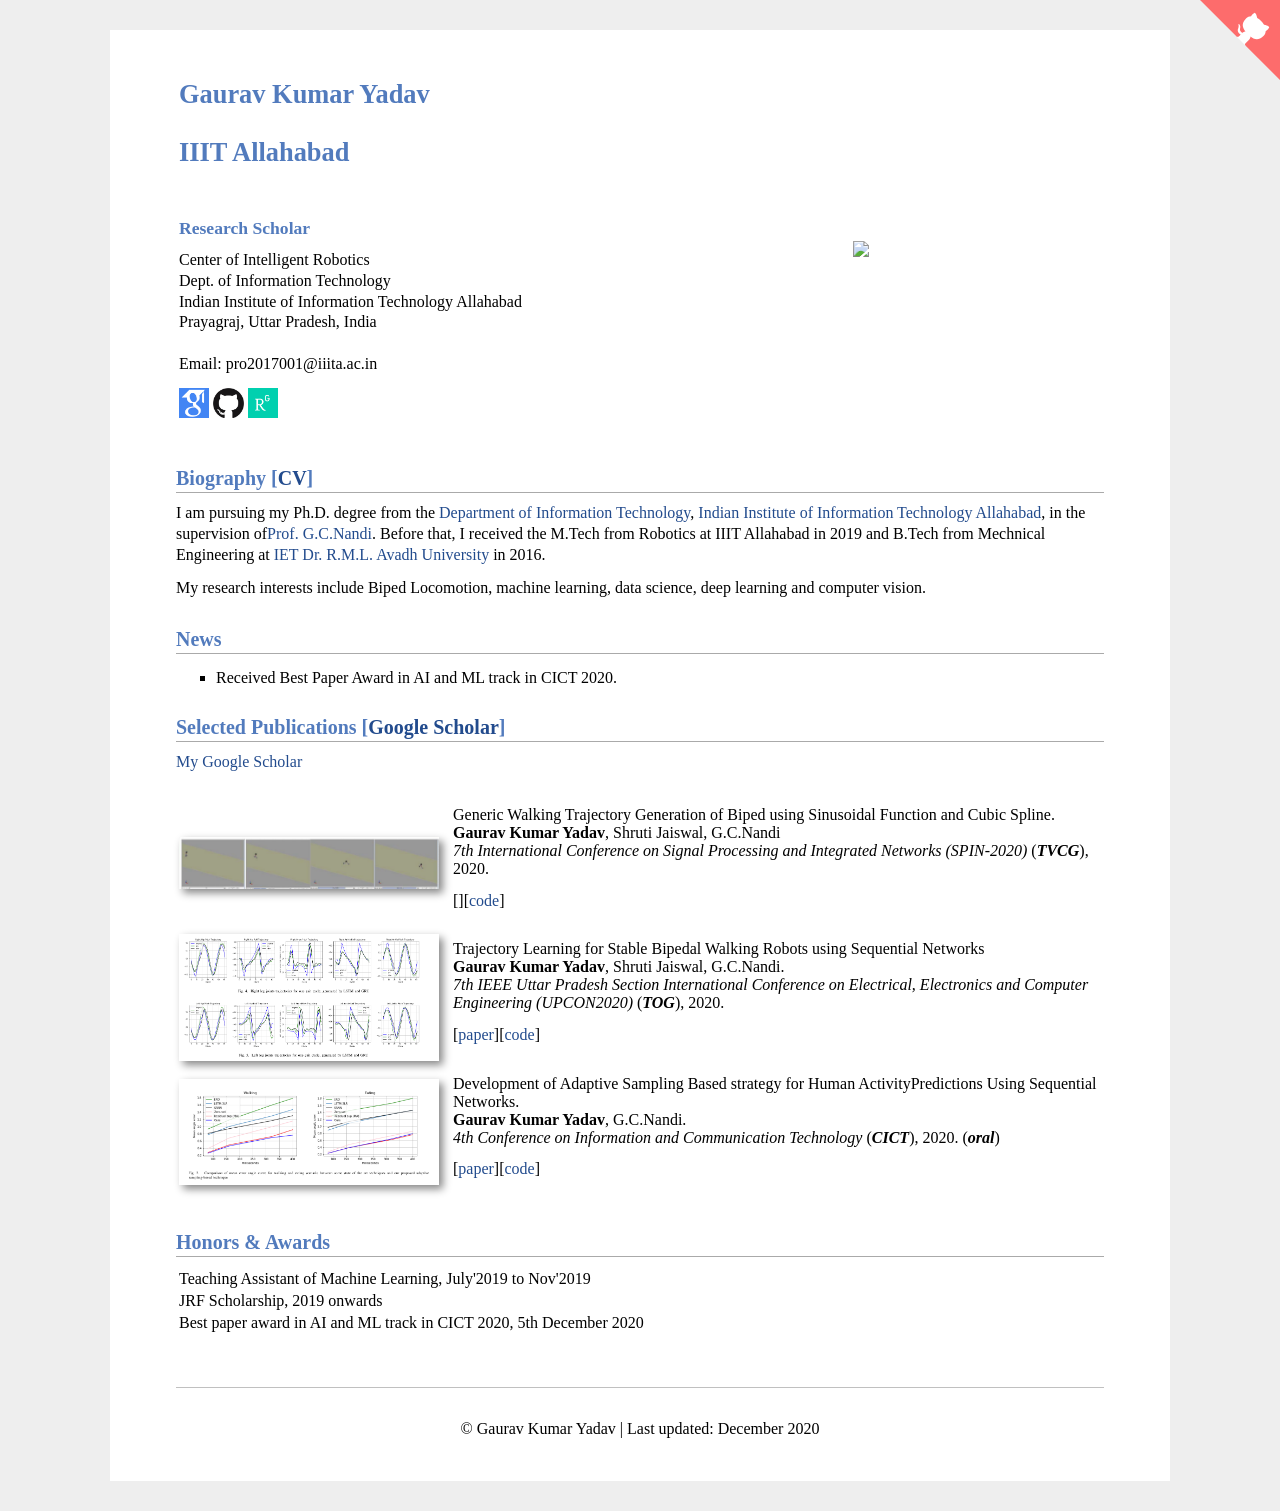
==== commit 81d1fed9: "Update index.html" ====
--- a/index.html
+++ b/index.html
@@ -35,7 +35,7 @@
 					<h1>IIIT Allahabad</h1><h1>
 				</h1></div>
 
-				<h3>Ph.D.</h3>
+				<h3>Research Scholar</h3>
 				<p>
 					Center of Intelligent Robotics <br>
 					Dept. of Information Technology<br>
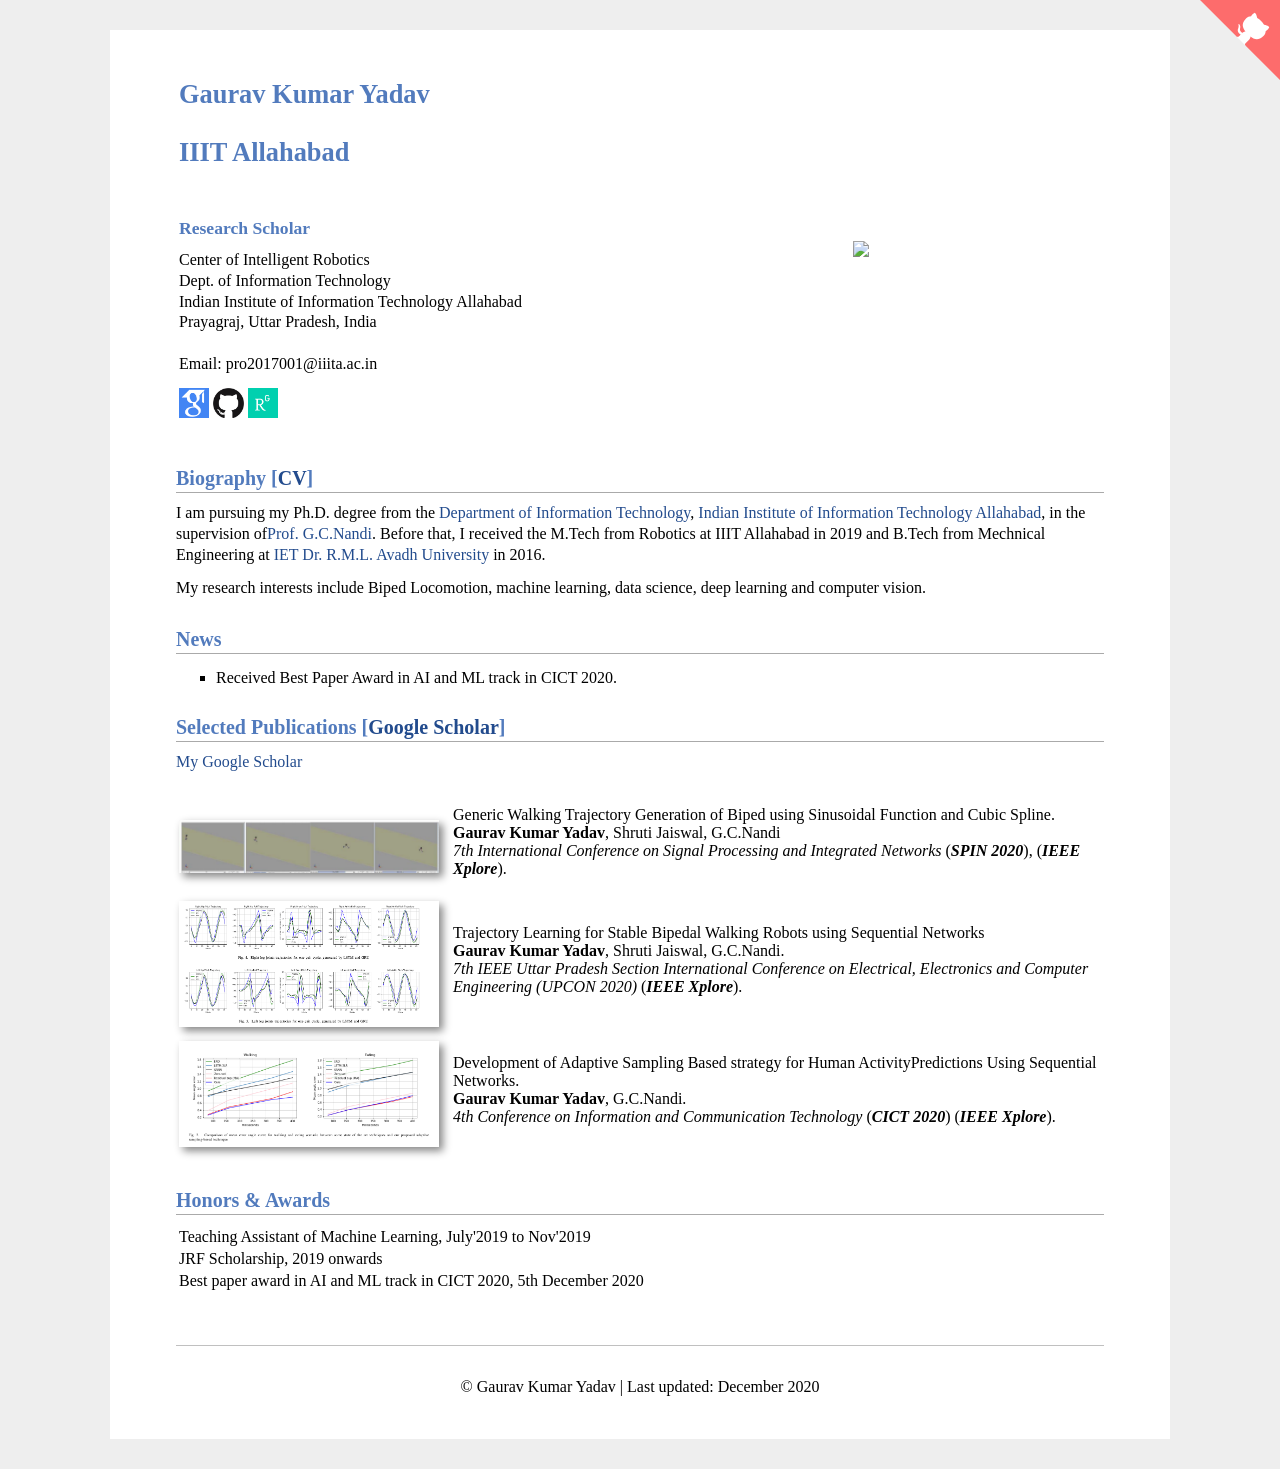
==== commit c35ec40f: "Update index.html" ====
--- a/index.html
+++ b/index.html
@@ -90,9 +90,9 @@
 		</td>		
 		<td> Generic Walking Trajectory Generation of Biped using Sinusoidal Function and Cubic Spline. <br>
 		<b>Gaurav Kumar Yadav</b>, Shruti Jaiswal, G.C.Nandi <br>
-		<em>7th International Conference on Signal Processing and Integrated Networks (SPIN-2020)</em> (<i><b>TVCG</b></i>), 2020.
+		<em>7th International Conference on Signal Processing and Integrated Networks </em> (<i><b>SPIN 2020</b></i>), (<i><b>IEEE Xplore</b></i>).
 		<p></p>
-		<p>[][<a href="https://ieeexplore.ieee.org/stamp/stamp.jsp?tp=&arnumber=9071083" target="_blank">code</a>]</p>
+<!-- 		<p>[][<a href="https://ieeexplore.ieee.org/stamp/stamp.jsp?tp=&arnumber=9071083" target="_blank">code</a>]</p> -->
 		</td>
 	</tr>
 	<tr>&nbsp</tr>
@@ -105,9 +105,9 @@
 		</td>		
 		<td> Trajectory Learning for Stable Bipedal Walking Robots using Sequential Networks <br>
 		<b>Gaurav Kumar Yadav</b>, Shruti Jaiswal, G.C.Nandi. <br>
-		<em>7th IEEE Uttar Pradesh Section International Conference on Electrical, Electronics and Computer Engineering (UPCON2020)</em> (<i><b>TOG</b></i>), 2020.
+		<em>7th IEEE Uttar Pradesh Section International Conference on Electrical, Electronics and Computer Engineering (UPCON 2020)</em> (<i><b>IEEE Xplore</b></i>).
 		<p></p>
-		<p>[<a href="#">paper</a>][<a href="#" target="_blank">code</a>]</p>
+<!-- 		<p>[<a href="#">paper</a>][<a href="#" target="_blank">code</a>]</p> -->
 		</td>
 	</tr>
 	<tr>&nbsp</tr>
@@ -120,9 +120,9 @@
 		</td>		
 		<td> Development of Adaptive Sampling Based strategy for Human ActivityPredictions Using Sequential Networks. <br>
 		<b>Gaurav Kumar Yadav</b>, G.C.Nandi. <br>
-		<em>4th Conference on Information and Communication Technology</em> (<i><b>CICT</b></i>), 2020. (<i><b>oral</b></i>)
+		<em>4th Conference on Information and Communication Technology</em> (<i><b>CICT 2020</b></i>) (<i><b>IEEE Xplore</b></i>).
 		<p></p>
-		<p>[<a href="#">paper</a>][<a href="#" target="_blank">code</a>]</p>
+<!-- 		<p>[<a href="#">paper</a>][<a href="#" target="_blank">code</a>]</p> -->
 		</td>
 	</tr>
 	<tr>&nbsp</tr>
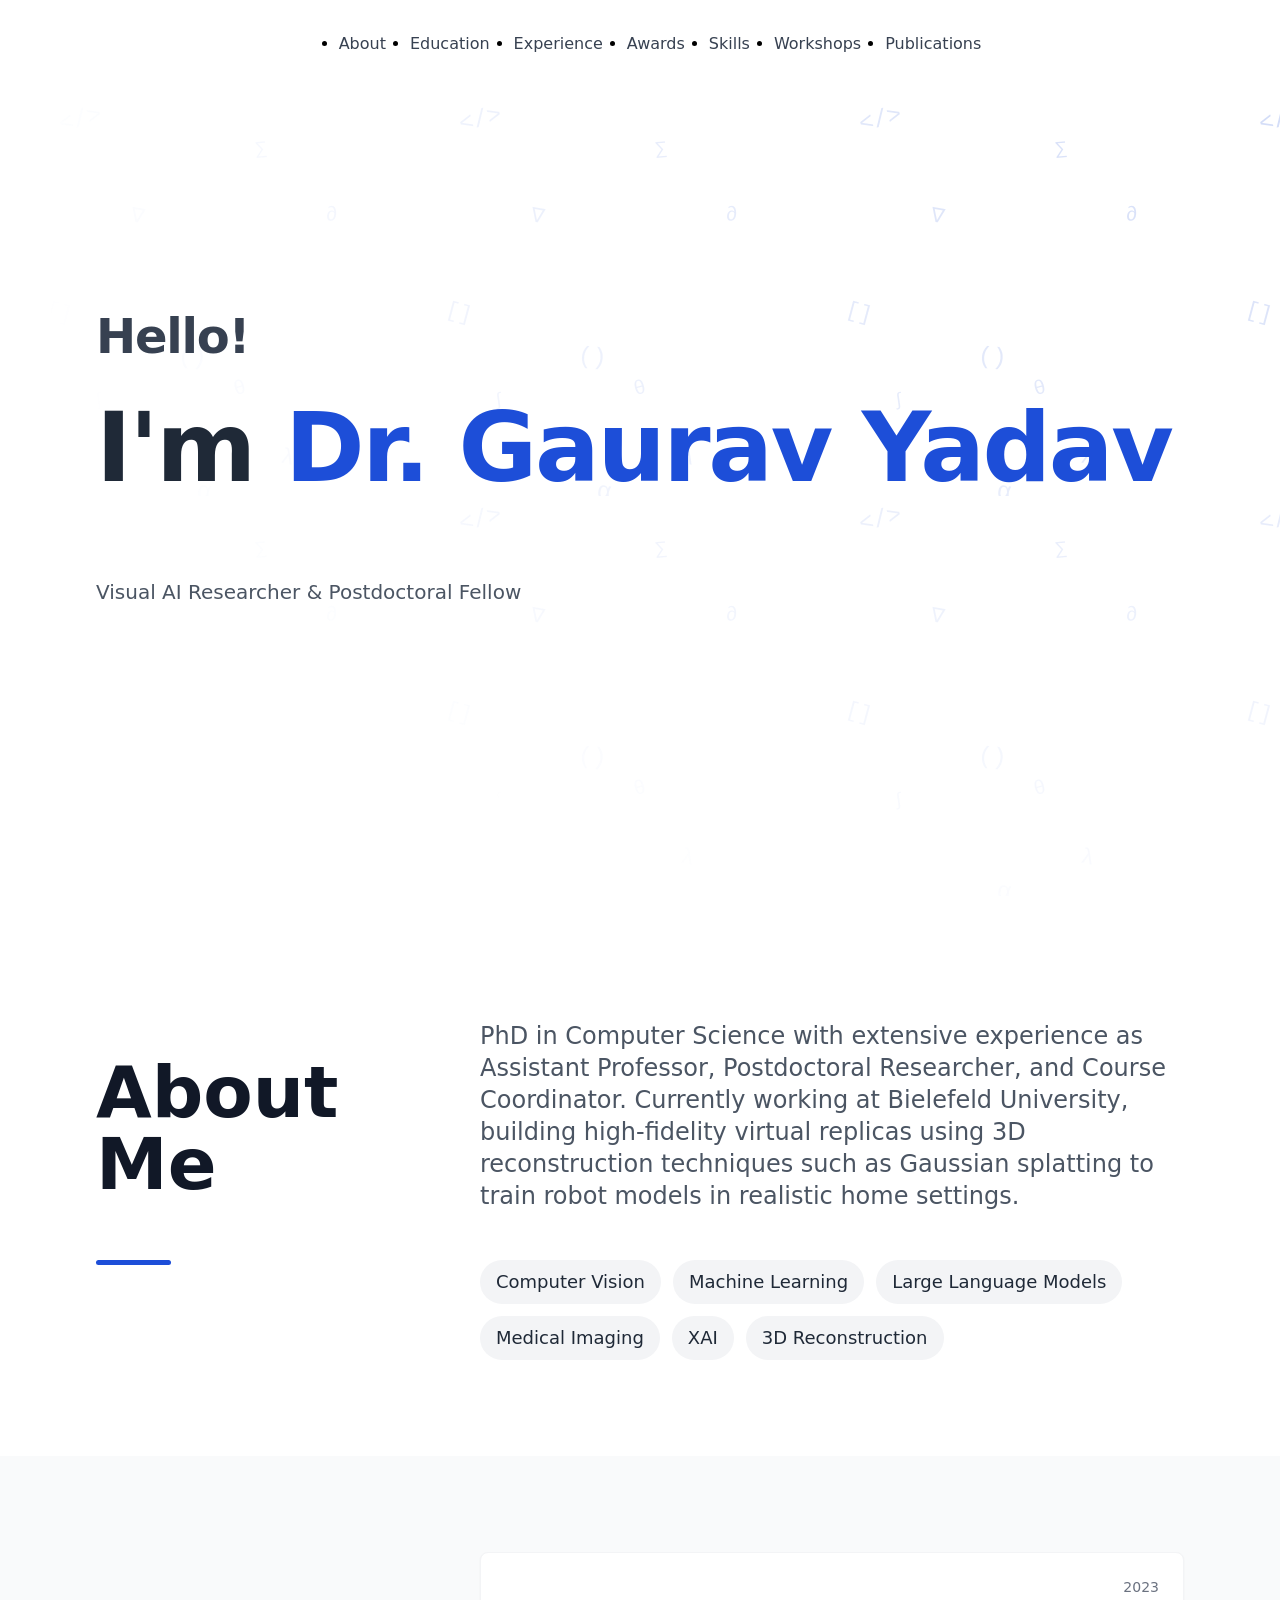
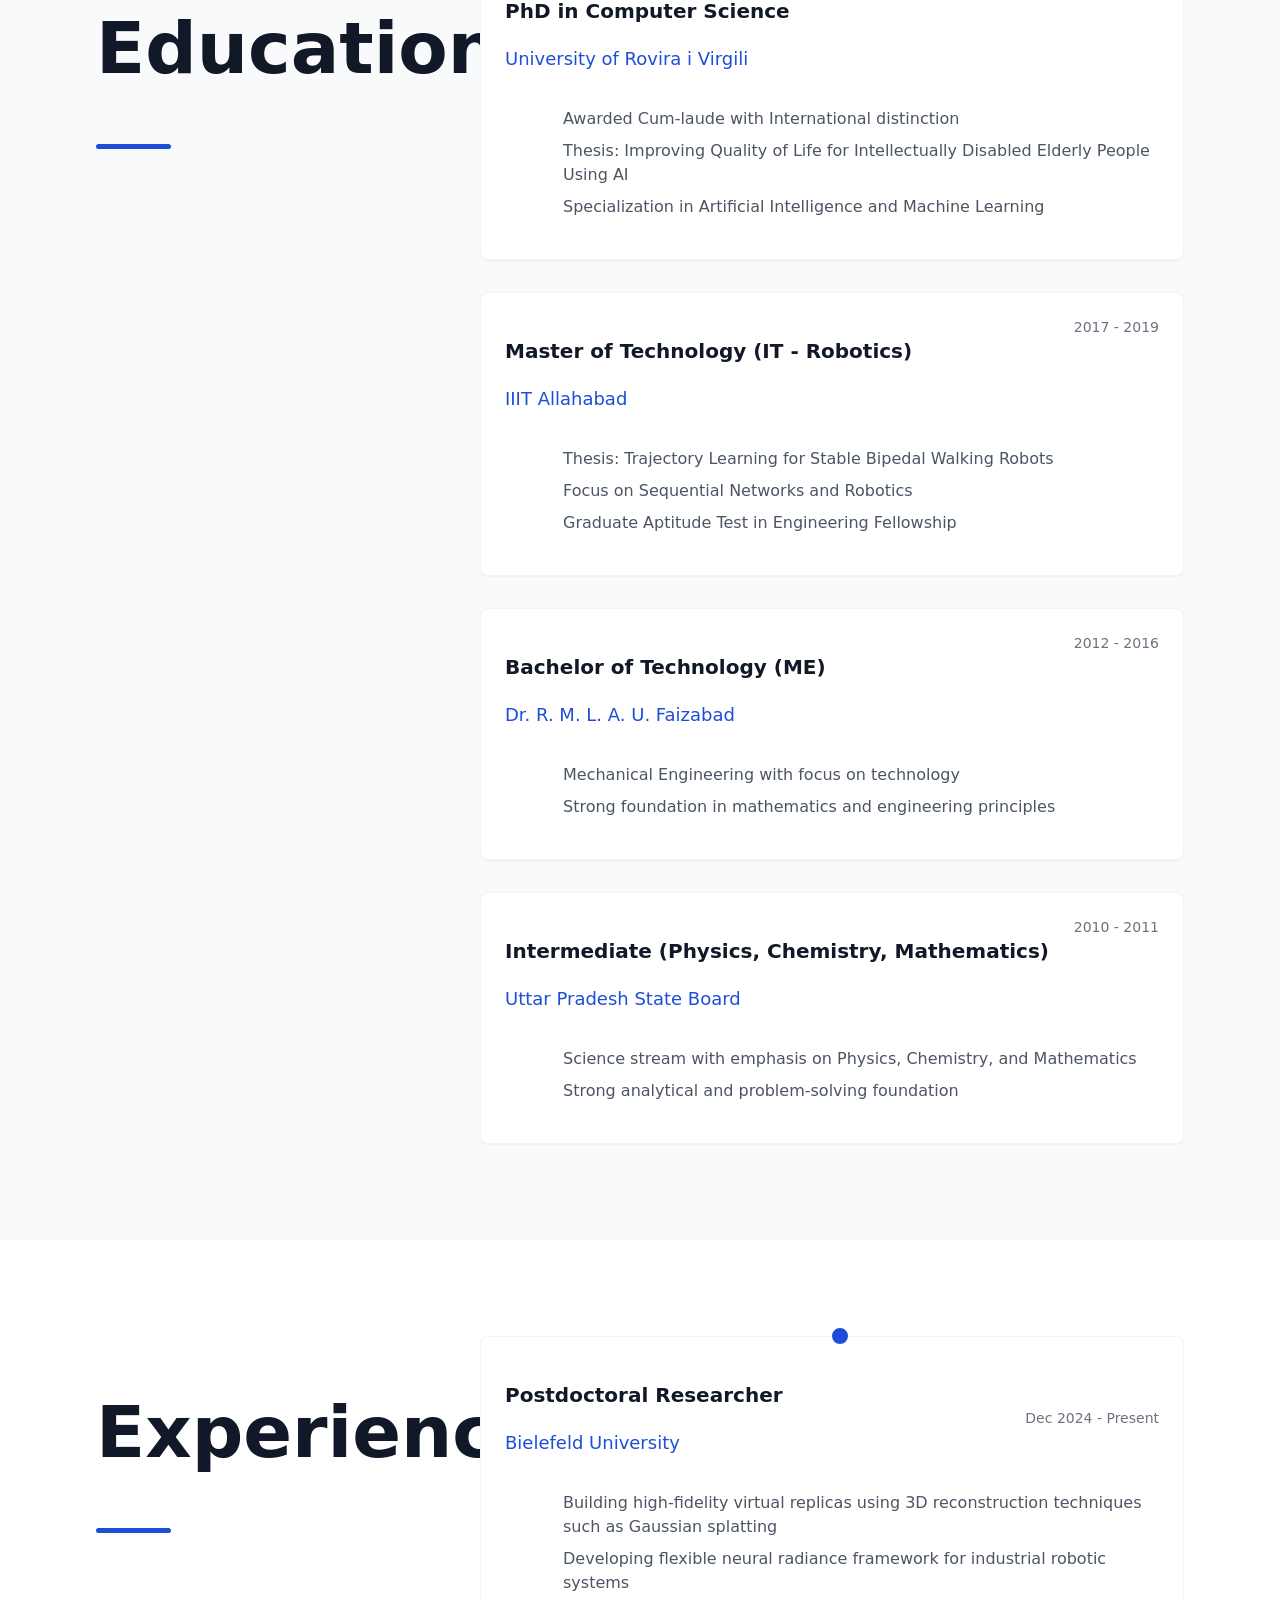
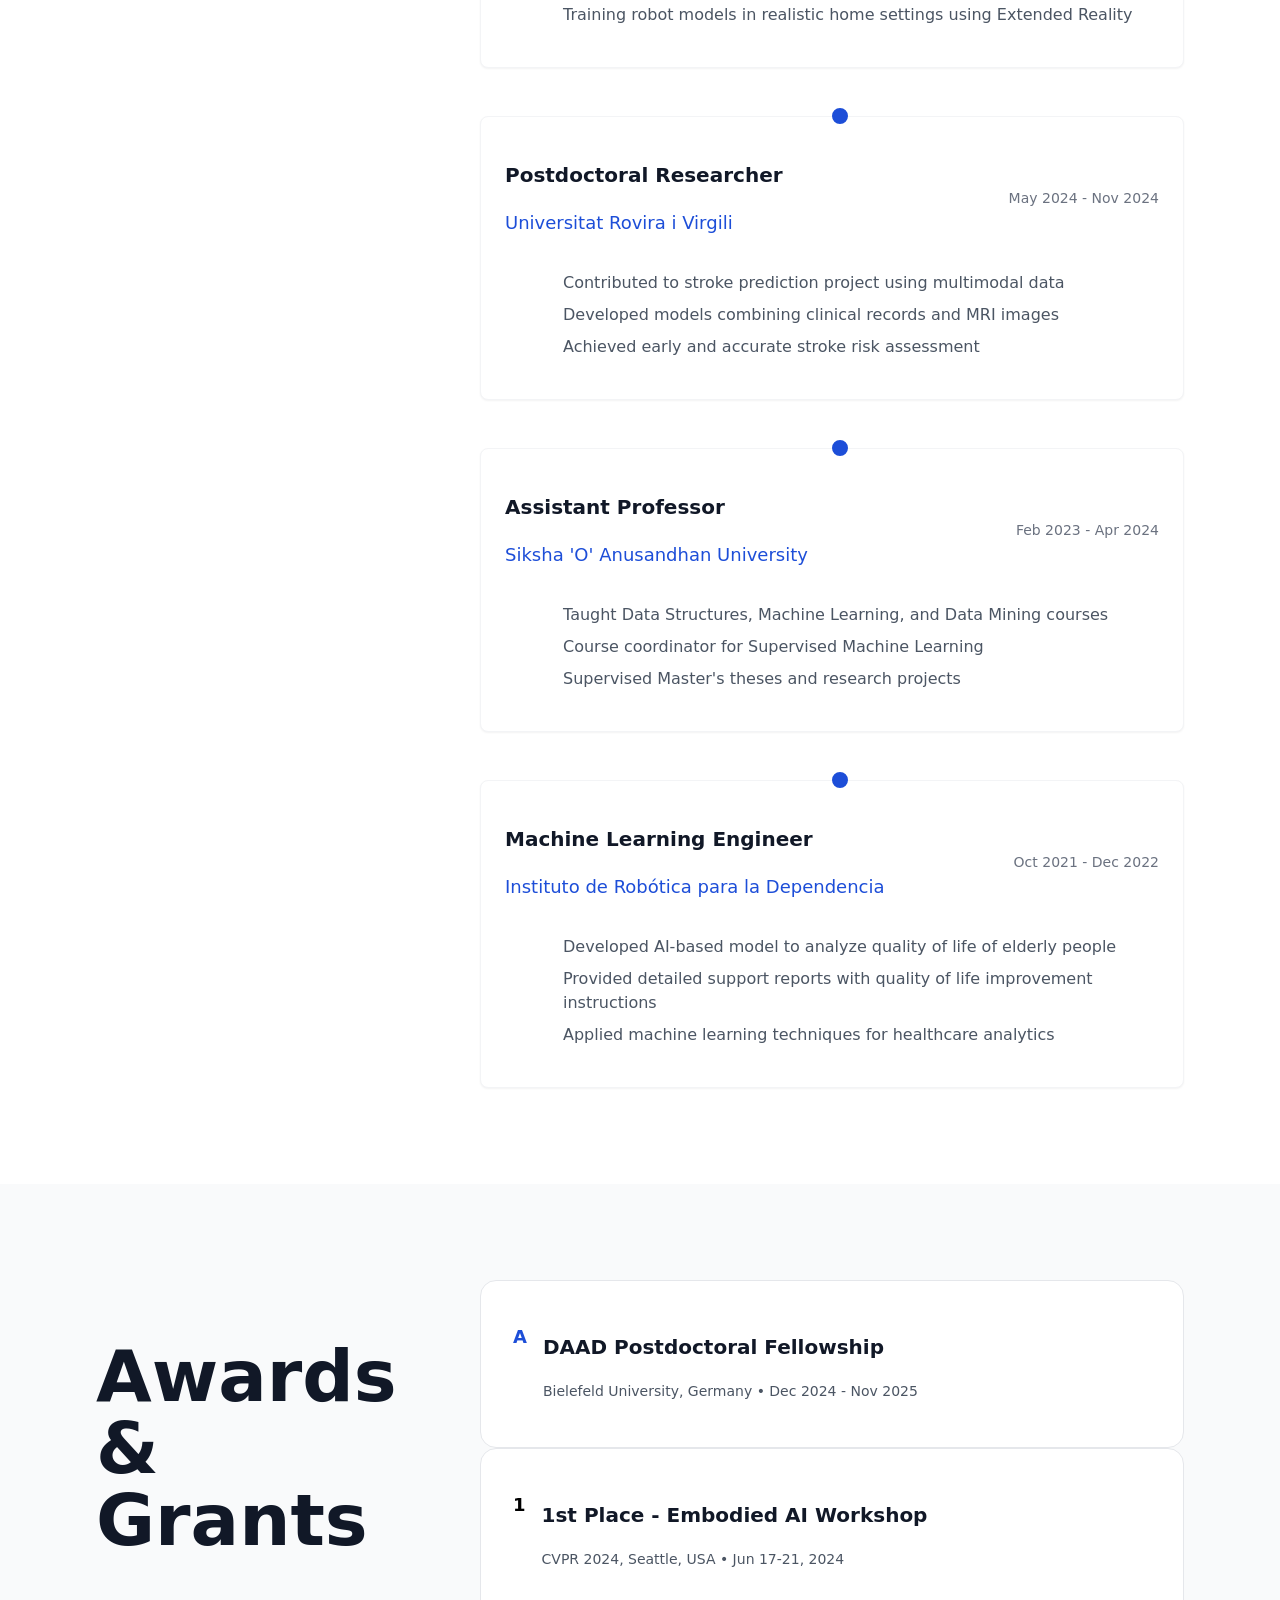
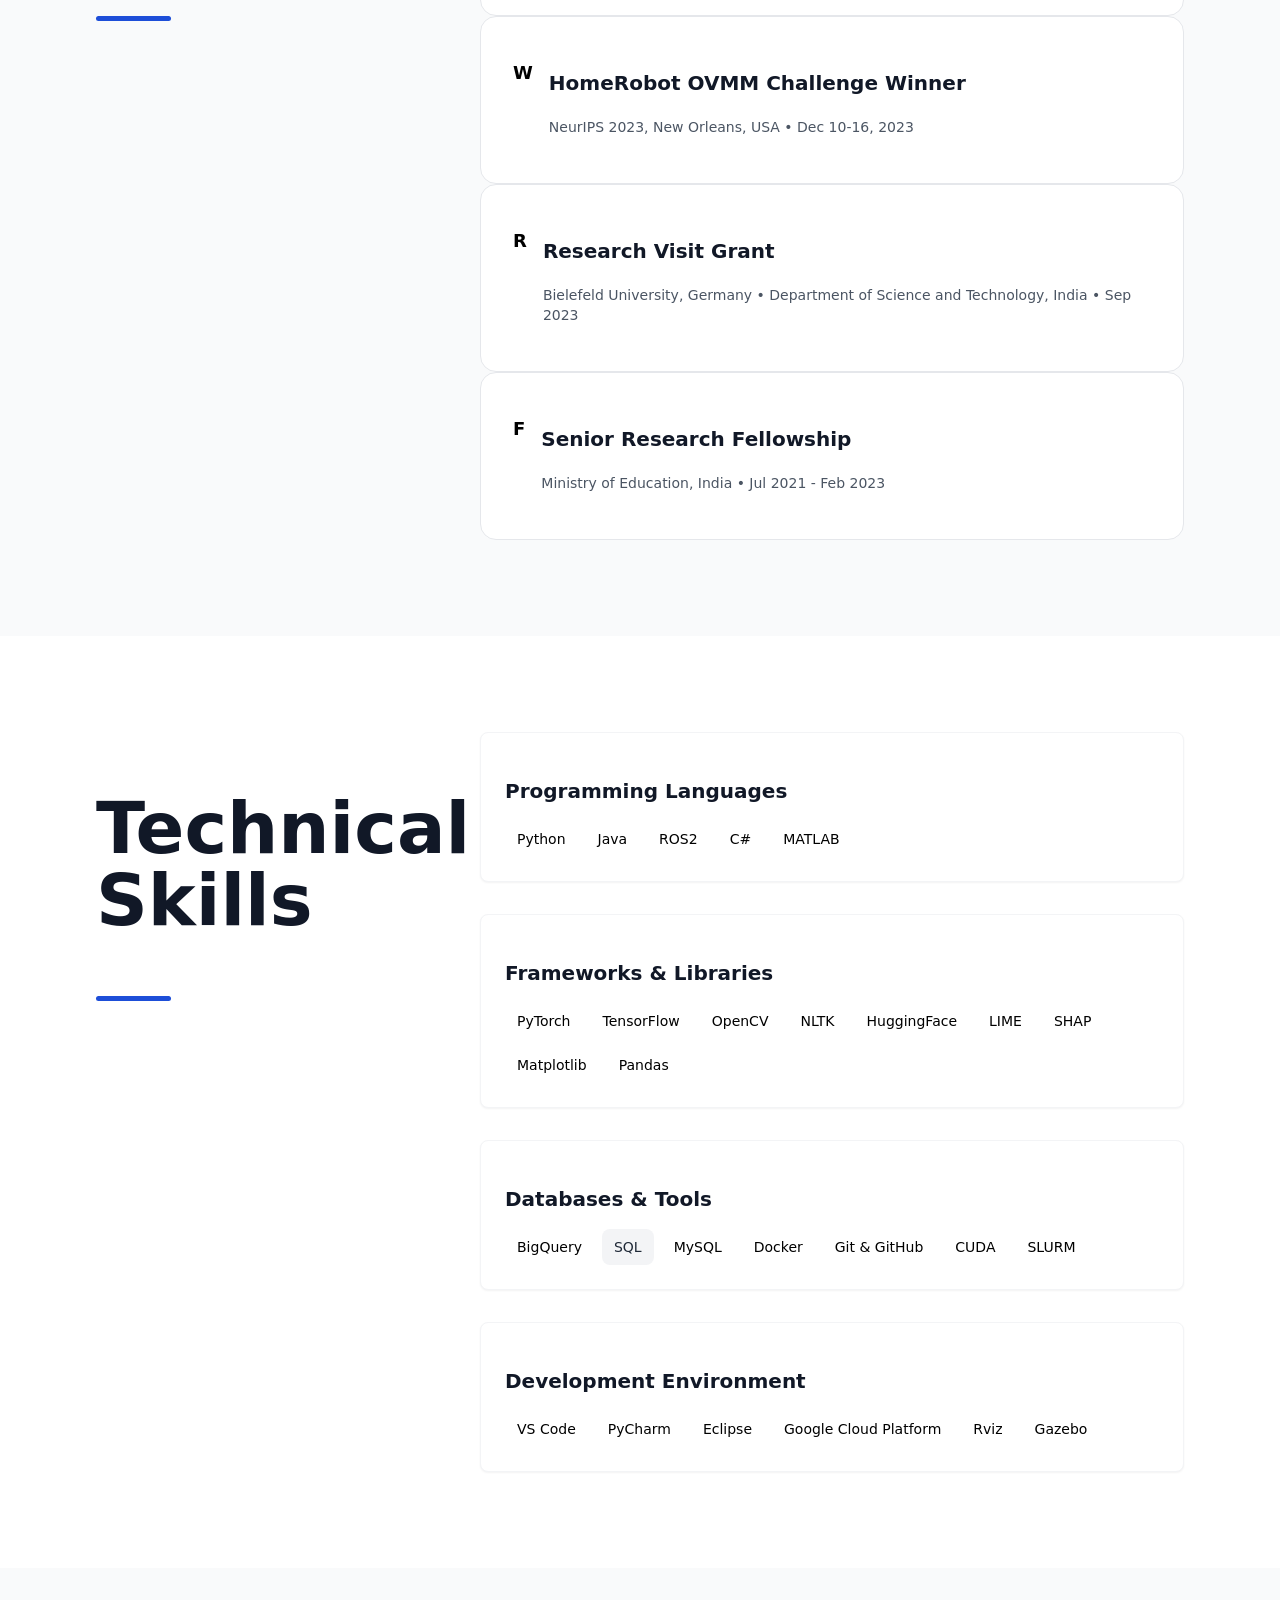
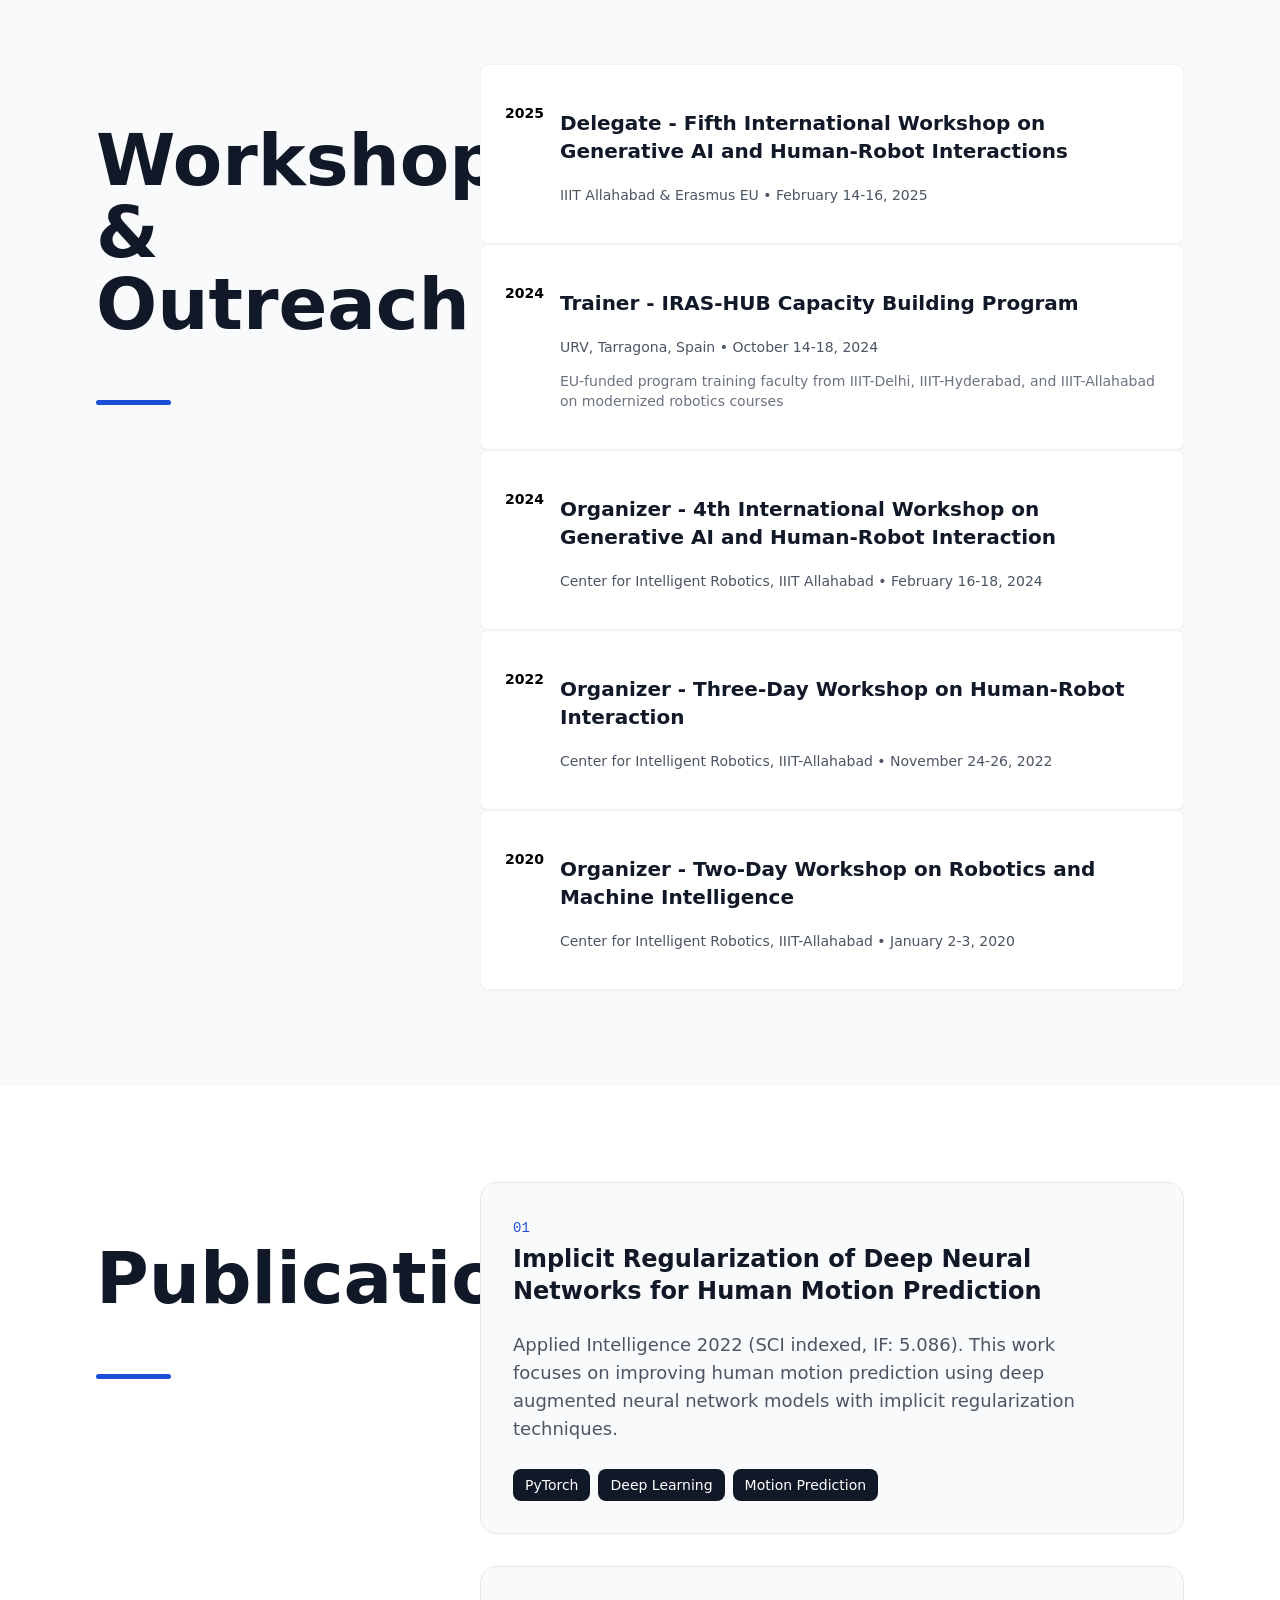
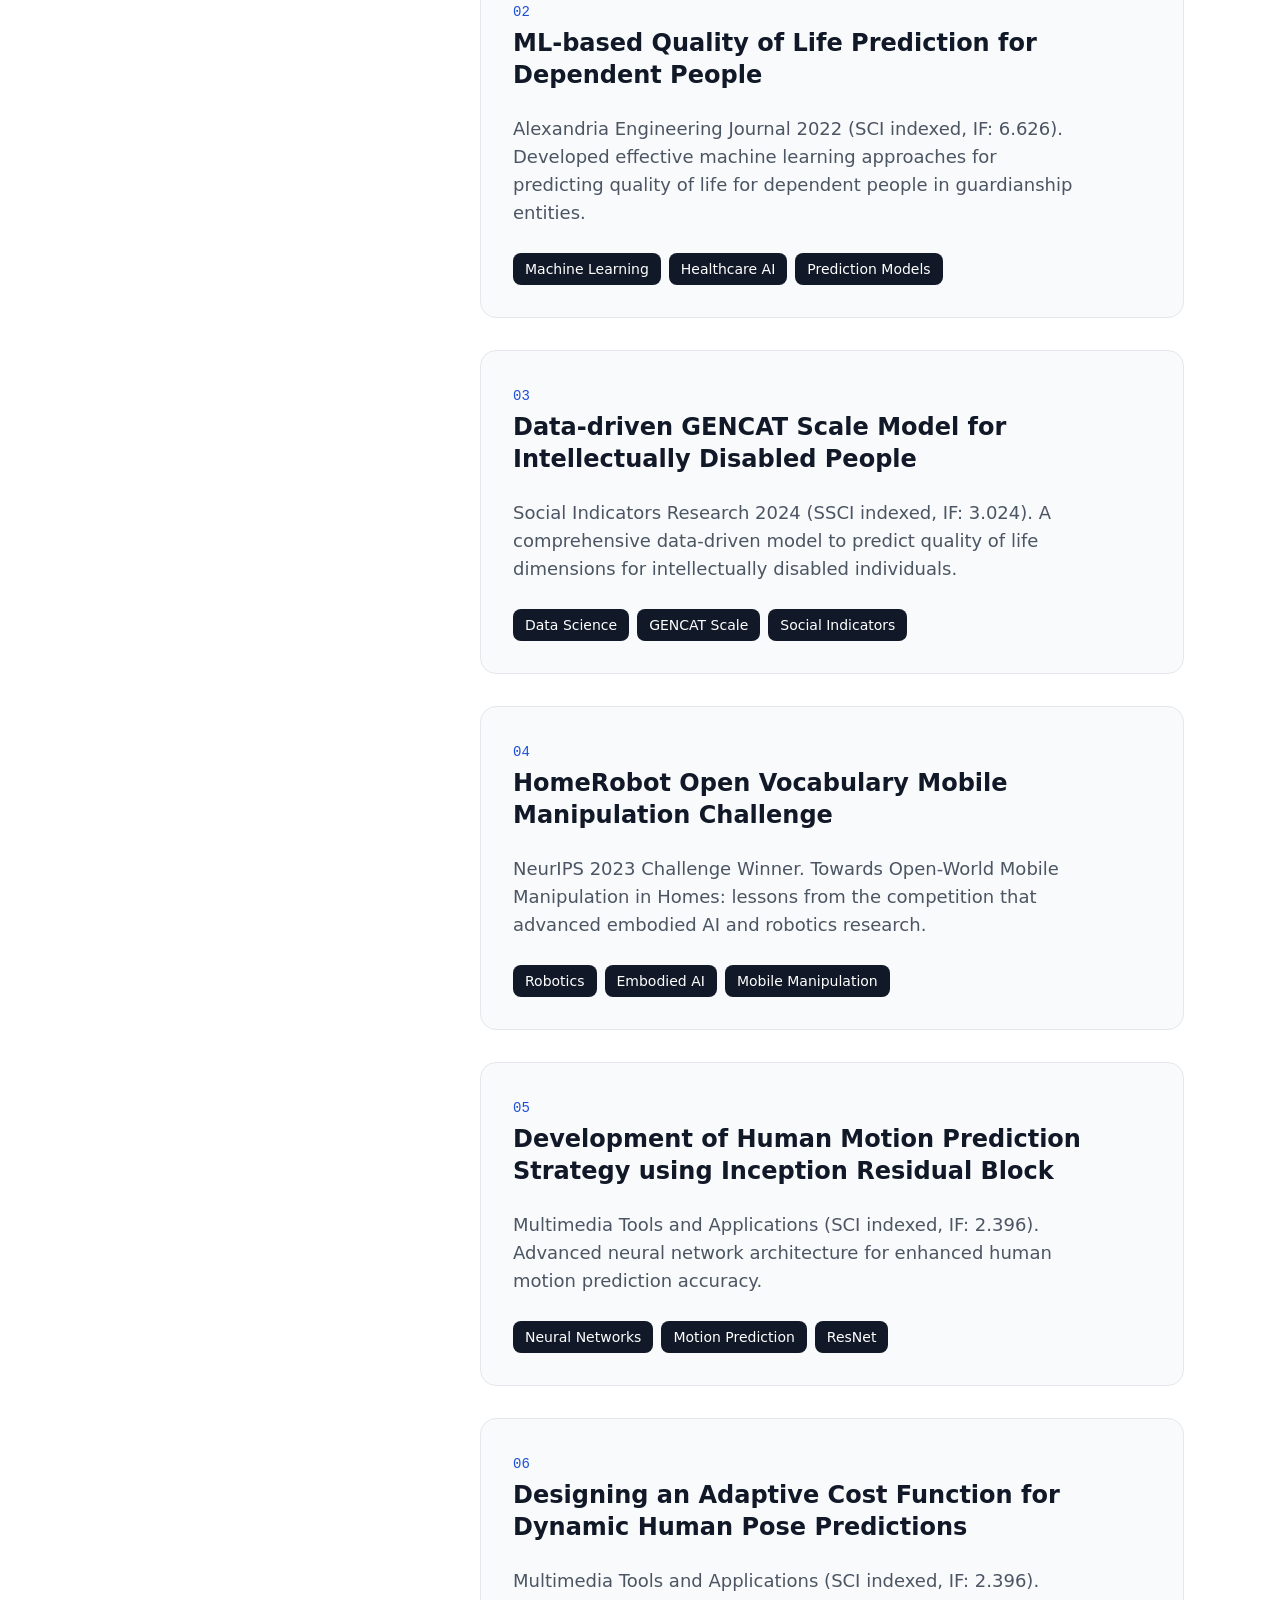
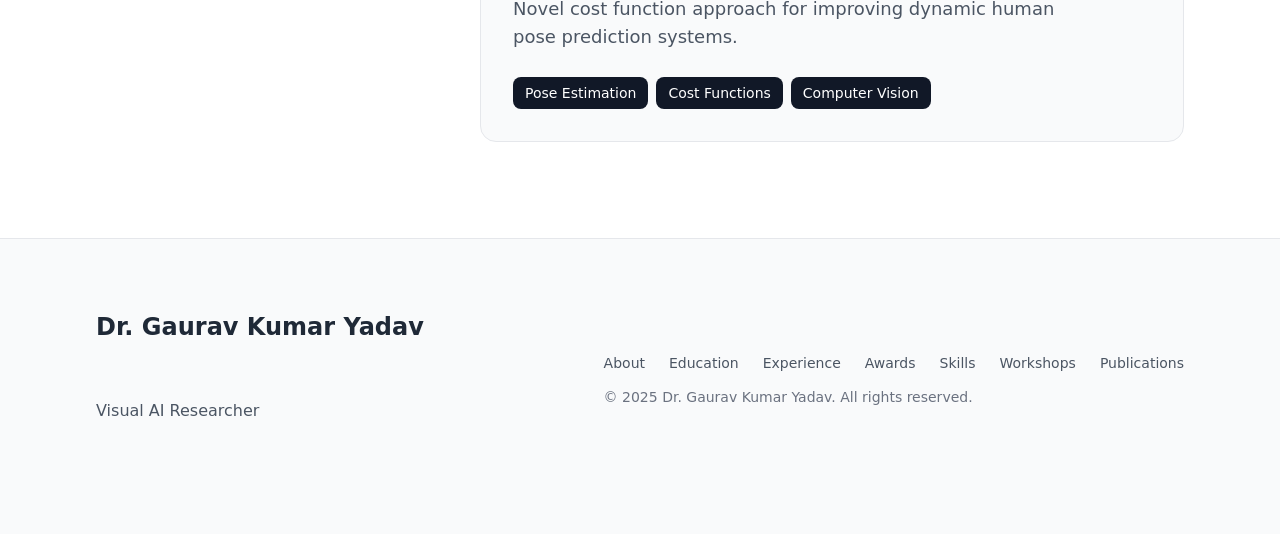
==== commit 943b5a18: "Add files via upload" ====
--- a/index.html
+++ b/index.html
@@ -1,171 +1,848 @@
-<!DOCTYPE html PUBLIC "-//W3C//DTD XHTML 1.1//EN"
-  "http://www.w3.org/TR/xhtml11/DTD/xhtml11.dtd">
-<html xmlns="http://www.w3.org/1999/xhtml" xml:lang="en">
+<!DOCTYPE html>
+<html lang="en">
 <head>
-<link rel="shortcut icon" href="myIcon.ico">
-<meta http-equiv="Content-Type" content="text/html;charset=utf-8" />
-
-<meta name="keywords" content="Gaurav Kumar Yadav,  Indian Institute of Information Technology, Allahabad"> 
-<meta name="description" content="Gaurav Kumar Yadav&#39;s home page">
-<meta name="google-site-verification" content="yy_3iiS_X6pJdegdwitJMrH0LRLHXwpjrV9RKLXxKjg" />
-<meta name="google-site-verification" content="yy_3iiS_X6pJdegdwitJMrH0LRLHXwpjrV9RKLXxKjg" />
-<link rel="stylesheet" href="jemdoc.css" type="text/css">
-<title>Gaurav Kumar Yadav&#39;s Homepage</title>
-<script>
-  (function(i,s,o,g,r,a,m){i['GoogleAnalyticsObject']=r;i[r]=i[r]||function(){
-  (i[r].q=i[r].q||[]).push(arguments)},i[r].l=1*new Date();a=s.createElement(o),
-  m=s.getElementsByTagName(o)[0];a.async=1;a.src=g;m.parentNode.insertBefore(a,m)
-  })(window,document,'script','https://www.google-analytics.com/analytics.js','ga');
-
-  ga('create', 'UA-87320911-1', 'auto');
-  ga('send', 'pageview');
-
-</script>
+    <meta charset="utf-8">
+    <meta name="viewport" content="width=device-width">
+    <meta name="description" content="Portfolio website of Dr. Gaurav Kumar Yadav">
+    <link rel="preconnect" href="https://fonts.googleapis.com">
+    <link rel="preconnect" href="https://fonts.gstatic.com" crossorigin>
+    <link href="https://fonts.googleapis.com/css2?family=IBM+Plex+Mono:ital,wght@0,100;0,200;0,300;0,400;0,500;0,600;0,700;1,100;1,200;1,300;1,400;1,500;1,600;1,700&display=swap" rel="stylesheet">
+    <title>Dr. Gaurav Kumar Yadav - Visual AI Researcher</title>
+    <link rel="stylesheet" href="style.css">
 </head>
 <body>
-<div id="layout-content" style="margin-top:25px">
- <a href="https://github.com/gauraviiita" class="github-corner"><svg width="80" height="80" viewBox="0 0 250 250" style="fill:#FD6C6C; color:#fff; position: absolute; top: 0; border: 0; right: 0;"><path d="M0,0 L115,115 L130,115 L142,142 L250,250 L250,0 Z"></path><path d="M128.3,109.0 C113.8,99.7 119.0,89.6 119.0,89.6 C122.0,82.7 120.5,78.6 120.5,78.6 C119.2,72.0 123.4,76.3 123.4,76.3 C127.3,80.9 125.5,87.3 125.5,87.3 C122.9,97.6 130.6,101.9 134.4,103.2" fill="currentColor" style="transform-origin: 130px 106px;" class="octo-arm"></path><path d="M115.0,115.0 C114.9,115.1 118.7,116.5 119.8,115.4 L133.7,101.6 C136.9,99.2 139.9,98.4 142.2,98.6 C133.8,88.0 127.5,74.4 143.8,58.0 C148.5,53.4 154.0,51.2 159.7,51.0 C160.3,49.4 163.2,43.6 171.4,40.1 C171.4,40.1 176.1,42.5 178.8,56.2 C183.1,58.6 187.2,61.8 190.9,65.4 C194.5,69.0 197.7,73.2 200.1,77.6 C213.8,80.2 216.3,84.9 216.3,84.9 C212.7,93.1 206.9,96.0 205.4,96.6 C205.1,102.4 203.0,107.8 198.3,112.5 C181.9,128.9 168.3,122.5 157.7,114.1 C157.9,116.9 156.7,120.9 152.7,124.9 L141.0,136.5 C139.8,137.7 141.6,141.9 141.8,141.8 Z" fill="currentColor" class="octo-body"></path></svg></a><style>.github-corner:hover .octo-arm{animation:octocat-wave 560ms ease-in-out}@keyframes octocat-wave{0%,100%{transform:rotate(0)}20%,60%{transform:rotate(-25deg)}40%,80%{transform:rotate(10deg)}}@media (max-width:500px){.github-corner:hover .octo-arm{animation:none}.github-corner .octo-arm{animation:octocat-wave 560ms ease-in-out}}</style>
-
-<table>
-	<tbody>
-		<tr>
-			<td width="670">
-				<div id="toptitle">					
-					<h1>Gaurav Kumar Yadav</h1><h1>
-					<h1>IIIT Allahabad</h1><h1>
-				</h1></div>
-
-				<h3>Research Scholar</h3>
-				<p>
-					Center of Intelligent Robotics <br>
-					Dept. of Information Technology<br>
-					Indian Institute of Information Technology Allahabad <br>
-					Prayagraj, Uttar Pradesh, India<br>
-					<br>
-					Email: pro2017001@iiita.ac.in
-				</p>
-				<p> <a href="https://scholar.google.com/citations?user=jv967G0AAAAJ&hl=en&oi=sra"><img src="./pic/google_scholar.png" height="30px" style="margin-bottom:-3px"></a>
-					<a href="https://github.com/gauraviiita"><img src="./pic/github_s.jpg" height="30px" style="margin-bottom:-3px"></a>
-					<a href="https://www.researchgate.net/profile/Gaurav_Yadav36"><img src="./pic/rg.png" height="30px" style="margin-bottom:-3px"></a>
-					<!--
-					<a href="https://www.linkedin.com/in/lequan-yu-124811a2"><img src="./pic/LinkedIn_s.png" height="30px" style="margin-bottom:-3px"></a>
-					<a href="https://zh-cn.facebook.com/people/Lequan-Yu/100003696557697"><img src="./pic/Facebook_s.png" height="30px" style="margin-bottom:-3px"></a>
-					-->
-				</p>
-			</td>
-			<td>
-				<img src="https://cir.iiita.ac.in/wp-content/uploads/2020/01/PRO2017001.jpg" border="0" width="200"><br>
-			</td>
-		</tr><tr>
-	</tr></tbody>
-</table>
-
-<h2>Biography [<a href="./CV.pdf">CV</a>]</h2>
-<p>
-	I am pursuing my Ph.D. degree from the <a href="https://cir.iiita.ac.in/">Department of Information Technology</a>, <a href="https://www.iiita.ac.in/">Indian Institute of Information Technology Allahabad</a>, in the supervision of<a href="https://sites.google.com/site/gcnandi/" target="_blank">Prof. G.C.Nandi</a>. Before that, I received the M.Tech from Robotics at IIIT Allahabad in 2019 and B.Tech from Mechnical Engineering at <a href="http://www.rmlau.ac.in/iet.aspx">IET Dr. R.M.L. Avadh University</a> in 2016.
-</p>
-
-<p>My research interests include Biped Locomotion, machine learning, data science, deep learning and computer vision. </p>
-
-
-<h2>News</h2>
-<ul>
-	
-	<li>
-		Received Best Paper Award in AI and ML track in CICT 2020.
-	</li>
-	
-</ul>
-
-
-
-<h2>Selected Publications [<a href="https://scholar.google.com/citations?user=Ac8W5PwAAAAJ&hl=en&oi=ao">Google Scholar</a>]</h2>
-<p><a href="https://scholar.google.com/citations?user=Ac8W5PwAAAAJ&hl=en&oi=ao">My Google Scholar</a></p>
-<table id="tbPublications" width="100%">
-	<tbody>
-
-	<tr>
-		<td width="270">
-		<img src="./indexpics/spin.png" width="260px" style="box-shadow: 4px 4px 8px #888">
-		</td>		
-		<td> Generic Walking Trajectory Generation of Biped using Sinusoidal Function and Cubic Spline. <br>
-		<b>Gaurav Kumar Yadav</b>, Shruti Jaiswal, G.C.Nandi <br>
-		<em>7th International Conference on Signal Processing and Integrated Networks </em> (<i><b>SPIN 2020</b></i>), (<i><b>IEEE Xplore</b></i>).
-		<p></p>
-<!-- 		<p>[][<a href="https://ieeexplore.ieee.org/stamp/stamp.jsp?tp=&arnumber=9071083" target="_blank">code</a>]</p> -->
-		</td>
-	</tr>
-	<tr>&nbsp</tr>
-    <tr>&nbsp</tr>
-    <tr>&nbsp</tr>
-
-	<tr>
-		<td width="270">
-		<img src="./indexpics/upcon.png" width="260px" style="box-shadow: 4px 4px 8px #888">
-		</td>		
-		<td> Trajectory Learning for Stable Bipedal Walking Robots using Sequential Networks <br>
-		<b>Gaurav Kumar Yadav</b>, Shruti Jaiswal, G.C.Nandi. <br>
-		<em>7th IEEE Uttar Pradesh Section International Conference on Electrical, Electronics and Computer Engineering (UPCON 2020)</em> (<i><b>IEEE Xplore</b></i>).
-		<p></p>
-<!-- 		<p>[<a href="#">paper</a>][<a href="#" target="_blank">code</a>]</p> -->
-		</td>
-	</tr>
-	<tr>&nbsp</tr>
-    <tr>&nbsp</tr>
-    <tr>&nbsp</tr>
-
-	<tr>
-		<td width="270">
-		<img src="./indexpics/cict.png" width="260px" style="box-shadow: 4px 4px 8px #888">
-		</td>		
-		<td> Development of Adaptive Sampling Based strategy for Human ActivityPredictions Using Sequential Networks. <br>
-		<b>Gaurav Kumar Yadav</b>, G.C.Nandi. <br>
-		<em>4th Conference on Information and Communication Technology</em> (<i><b>CICT 2020</b></i>) (<i><b>IEEE Xplore</b></i>).
-		<p></p>
-<!-- 		<p>[<a href="#">paper</a>][<a href="#" target="_blank">code</a>]</p> -->
-		</td>
-	</tr>
-	<tr>&nbsp</tr>
-    <tr>&nbsp</tr>
-    <tr>&nbsp</tr>
-
-
-
-</tbody></table>
-
-
-<h2>Honors &amp; Awards</h2>
-<table style="border-spacing:2px">
-	
-		<tbody>
-		<tr><td> Teaching Assistant of Machine Learning, July'2019 to Nov'2019</td></tr>
-		<tr><td> JRF Scholarship, 2019 onwards</td></tr>
-		<tr><td> Best paper award in AI and ML track in CICT 2020, 5th December 2020</td></tr>
-    	
-	</tbody>
-</table>
-
-
-
-<div id="footer">
-	<div id="footer-text"></div>
-</div>
-	<p><center>
-      	<div id="clustrmaps-widget" style="width:10%">
-      		<script type="text/javascript" id="clstr_globe" src="//clustrmaps.com/globe.js?d=4gVpJGWNROjquYs4a3OVqqWaP9fZ0xFTQdxrGiNs6Ys"></script>
-      		<noscript><a href='https://clustrmaps.com/site/xfn5'  title='Visit tracker'><img src='<script type="text/javascript" id="clstr_globe" src="//clustrmaps.com/globe.js?d=4gVpJGWNROjquYs4a3OVqqWaP9fZ0xFTQdxrGiNs6Ys"></script>'/></a></noscript>
-
-
-		</div>   
-	
-	
-
-
-	<br>
-        &copy; Gaurav Kumar Yadav | Last updated: December 2020
-     
-      </center></p>
-
-
-</div>
-</body></html>
+    <header id="header" class="fixed top-0 left-0 right-0 z-50 hidden md:block transition-all duration-300">
+        <nav class="max-w-7xl mx-auto px-8 py-4">
+            <ul class="flex items-center gap-6 justify-center">
+                <li><a href="#about" class="text-gray-700 hover:text-black transition-colors font-medium">About</a></li>
+                <li><a href="#education" class="text-gray-700 hover:text-black transition-colors font-medium">Education</a></li>
+                <li><a href="#experience" class="text-gray-700 hover:text-black transition-colors font-medium">Experience</a></li>
+                <li><a href="#awards" class="text-gray-700 hover:text-black transition-colors font-medium">Awards</a></li>
+                <li><a href="#skills" class="text-gray-700 hover:text-black transition-colors font-medium">Skills</a></li>
+                <li><a href="#workshops" class="text-gray-700 hover:text-black transition-colors font-medium">Workshops</a></li>
+                <li><a href="#publications" class="text-gray-700 hover:text-black transition-colors font-medium">Publications</a></li>
+            </ul>
+        </nav>
+    </header>
+
+    <section>
+        <div id="hero" class="relative isolate overflow-hidden bg-white py-24 md:h-screen" style="--accent-color: #1d4ed8">
+            <!-- Gradient overlay -->
+            <div class="absolute inset-0 -z-10" style="background: radial-gradient(ellipse 800px 1200px at 0% 0%, #1d4ed840 0%, #1d4ed825 20%, #1d4ed810 40%, rgba(255, 255, 255, 0.3) 70%, rgba(255, 255, 255, 0.8) 90%, white 100%)"></div>
+            
+            <svg aria-hidden="true" class="absolute inset-0 -z-10 size-full stroke-gray-200 [mask-image:radial-gradient(100%_100%_at_top_right,white,transparent)]">
+                <defs>
+                    <pattern x="50%" y="-1" id="0787a7c5-978c-4f66-83c7-11c213f99cb7" width="200" height="200" patternUnits="userSpaceOnUse">
+                        <path d="M.5 200V.5H200" fill="none"></path>
+                    </pattern>
+                    <pattern id="ai-symbols" x="0" y="0" width="400" height="400" patternUnits="userSpaceOnUse">
+                        <text x="50" y="50" fill="#1d4ed8" font-family="monospace" font-size="24" transform="rotate(-15)">&lt;/&gt;</text>
+                        <text x="150" y="100" fill="#1d4ed8" font-family="monospace" font-size="20" transform="rotate(10)">∇</text>
+                        <text x="250" y="80" fill="#1d4ed8" font-family="monospace" font-size="18" transform="rotate(-5)">∑</text>
+                        <text x="100" y="200" fill="#1d4ed8" font-family="monospace" font-size="22" transform="rotate(15)">[]</text>
+                        <text x="300" y="180" fill="#1d4ed8" font-family="monospace" font-size="20" transform="rotate(-10)">∂</text>
+                        <text x="200" y="250" fill="#1d4ed8" font-family="monospace" font-size="24" transform="rotate(5)">()</text>
+                        <text x="50" y="320" fill="#1d4ed8" font-family="monospace" font-size="18" transform="rotate(-8)">∫</text>
+                        <text x="350" y="300" fill="#1d4ed8" font-family="monospace" font-size="22" transform="rotate(12)">λ</text>
+                        <text x="150" y="350" fill="#1d4ed8" font-family="monospace" font-size="20" transform="rotate(-15)">θ</text>
+                        <text x="250" y="370" fill="#1d4ed8" font-family="monospace" font-size="24" transform="rotate(8)">α</text>
+                    </pattern>
+                </defs>
+                <rect fill="url(#ai-symbols)" width="100%" height="100%" opacity="0.2"></rect>
+                <rect fill="url(#0787a7c5-978c-4f66-83c7-11c213f99cb7)" width="100%" height="100%" stroke-width="0"></rect>
+            </svg>
+
+            <div class="h-full mx-auto p-8 sm:p-12 md:p-24 flex items-center">
+                <div>
+                    <h2 class="text-pretty text-xl sm:text-2xl md:text-5xl font-bold tracking-tight text-gray-700 animate-fade-in">
+                        Hello!
+                    </h2>
+                    <h1 class="mt-6 sm:mt-8 md:mt-10 text-pretty text-4xl sm:text-5xl md:text-6xl lg:text-8xl font-bold tracking-tight text-gray-800 animate-fade-in animation-delay-200">
+                        I'm <span style="color:#1d4ed8">Dr. Gaurav Yadav</span>
+                    </h1>
+                    <p class="mt-4 sm:mt-6 md:mt-8 text-pretty text-base sm:text-lg md:text-xl/8 font-medium text-gray-600 animate-fade-in animation-delay-400">
+                        Visual AI Researcher & Postdoctoral Fellow
+                    </p>
+                </div>
+            </div>
+
+            <div class="absolute bottom-0 left-0 right-0 p-8 sm:p-12 md:p-24 flex gap-x-4 sm:gap-x-6 md:gap-x-8 text-gray-700 animate-fade-in animation-delay-600">
+                <a href="mailto:gauravkumaryadav51@gmail.com" aria-label="Email" class="transition-colors duration-300 hover:text-[var(--accent-color)]">
+                    <svg xmlns="http://www.w3.org/2000/svg" width="24" height="24" viewBox="0 0 24 24" fill="none" stroke="currentColor" stroke-width="2" stroke-linecap="round" stroke-linejoin="round" class="h-6 w-6 sm:h-7 sm:w-7 md:h-8 md:w-8">
+                        <path stroke="none" d="M0 0h24v24H0z" fill="none"></path>
+                        <path d="M3 7a2 2 0 0 1 2 -2h14a2 2 0 0 1 2 2v10a2 2 0 0 1 -2 2h-14a2 2 0 0 1 -2 -2v-10z"></path>
+                        <path d="M3 7l9 6l9 -6"></path>
+                    </svg>
+                </a>
+                <a href="#" target="_blank" rel="noopener noreferrer" aria-label="LinkedIn" class="transition-colors duration-300 hover:text-[var(--accent-color)]">
+                    <svg xmlns="http://www.w3.org/2000/svg" width="24" height="24" viewBox="0 0 24 24" fill="none" stroke="currentColor" stroke-width="2" stroke-linecap="round" stroke-linejoin="round" class="h-6 w-6 sm:h-7 sm:w-7 md:h-8 md:w-8">
+                        <path stroke="none" d="M0 0h24v24H0z" fill="none"></path>
+                        <path d="M8 11v5"></path>
+                        <path d="M8 8v.01"></path>
+                        <path d="M12 16v-5"></path>
+                        <path d="M16 16v-3a2 2 0 1 0 -4 0"></path>
+                        <path d="M3 7a4 4 0 0 1 4 -4h10a4 4 0 0 1 4 4v10a4 4 0 0 1 -4 4h-10a4 4 0 0 1 -4 -4z"></path>
+                    </svg>
+                </a>
+                <a href="#" target="_blank" rel="noopener noreferrer" aria-label="Google Scholar" class="transition-colors duration-300 hover:text-[var(--accent-color)]">
+                    <svg xmlns="http://www.w3.org/2000/svg" width="24" height="24" viewBox="0 0 24 24" fill="none" stroke="currentColor" stroke-width="2" stroke-linecap="round" stroke-linejoin="round" class="h-6 w-6 sm:h-7 sm:w-7 md:h-8 md:w-8">
+                        <path stroke="none" d="M0 0h24v24H0z" fill="none"></path>
+                        <path d="M5.242 13.769L0.5 9.5 12 1l11.5 8.5-4.742 4.269C17.548 14.408 14.592 15.5 12 15.5s-5.548-1.092-6.758-1.731z"></path>
+                        <path d="M12 7a5 5 0 1 0 0 10 5 5 0 0 0 0-10z"></path>
+                    </svg>
+                </a>
+                <a href="#" target="_blank" rel="noopener noreferrer" aria-label="ResearchGate" class="transition-colors duration-300 hover:text-[var(--accent-color)]">
+                    <svg xmlns="http://www.w3.org/2000/svg" width="24" height="24" viewBox="0 0 24 24" fill="none" stroke="currentColor" stroke-width="2" stroke-linecap="round" stroke-linejoin="round" class="h-6 w-6 sm:h-7 sm:w-7 md:h-8 md:w-8">
+                        <path stroke="none" d="M0 0h24v24H0z" fill="none"></path>
+                        <path d="M4 6a8 8 0 0 1 16 0c0 4.418-3.582 8-8 8s-8-3.582-8-8z"></path>
+                        <path d="M9 12l2 2 4-4"></path>
+                    </svg>
+                </a>
+            </div>
+        </div>
+
+        <section id="about" class="p-8 sm:p-12 md:p-16 lg:p-24">
+            <div>
+                <div class="grid grid-cols-1 lg:grid-cols-12 gap-8 lg:gap-16 items-start">
+                    <div class="lg:col-span-4">
+                        <h2 class="text-3xl sm:text-4xl md:text-5xl xl:text-7xl font-bold text-gray-900">About Me</h2>
+                        <div class="w-[75px] h-[5px] mt-2 rounded-full" style="background-color: #1d4ed8"></div>
+                    </div>
+                    <div class="lg:col-span-8 space-y-8">
+                        <p class="text-lg sm:text-xl md:text-2xl leading-relaxed text-gray-600">
+                            PhD in Computer Science with extensive experience as Assistant Professor, Postdoctoral Researcher, and Course Coordinator. Currently working at Bielefeld University, building high-fidelity virtual replicas using 3D reconstruction techniques such as Gaussian splatting to train robot models in realistic home settings.
+                        </p>
+                        <div class="pt-4">
+                            <div class="flex flex-wrap gap-3">
+                                <span class="px-3 sm:px-4 py-1.5 sm:py-2 bg-gray-100 text-gray-800 rounded-full text-sm sm:text-base md:text-lg font-medium hover:bg-gray-200 transition-colors duration-200">Computer Vision</span>
+                                <span class="px-3 sm:px-4 py-1.5 sm:py-2 bg-gray-100 text-gray-800 rounded-full text-sm sm:text-base md:text-lg font-medium hover:bg-gray-200 transition-colors duration-200">Machine Learning</span>
+                                <span class="px-3 sm:px-4 py-1.5 sm:py-2 bg-gray-100 text-gray-800 rounded-full text-sm sm:text-base md:text-lg font-medium hover:bg-gray-200 transition-colors duration-200">Large Language Models</span>
+                                <span class="px-3 sm:px-4 py-1.5 sm:py-2 bg-gray-100 text-gray-800 rounded-full text-sm sm:text-base md:text-lg font-medium hover:bg-gray-200 transition-colors duration-200">Medical Imaging</span>
+                                <span class="px-3 sm:px-4 py-1.5 sm:py-2 bg-gray-100 text-gray-800 rounded-full text-sm sm:text-base md:text-lg font-medium hover:bg-gray-200 transition-colors duration-200">XAI</span>
+                                <span class="px-3 sm:px-4 py-1.5 sm:py-2 bg-gray-100 text-gray-800 rounded-full text-sm sm:text-base md:text-lg font-medium hover:bg-gray-200 transition-colors duration-200">3D Reconstruction</span>
+                            </div>
+                        </div>
+                    </div>
+                </div>
+            </div>
+        </section>
+
+        <section id="education" class="p-8 sm:p-12 md:p-16 lg:p-24 bg-gray-50">
+            <div>
+                <div class="grid grid-cols-1 lg:grid-cols-12 gap-8 lg:gap-16 items-start">
+                    <div class="lg:col-span-4">
+                        <h2 class="text-3xl sm:text-4xl md:text-5xl xl:text-7xl font-bold text-gray-900">Education</h2>
+                        <div class="w-[75px] h-[5px] mt-2 rounded-full" style="background-color: #1d4ed8"></div>
+                    </div>
+                    <div class="lg:col-span-8">
+                        <div class="space-y-8">
+                            
+                            <div class="bg-white rounded-lg shadow-sm border border-gray-100 p-4 sm:p-5 md:p-6 hover:shadow-md transition-shadow duration-300">
+                                <div class="flex flex-col sm:flex-row sm:items-start sm:justify-between mb-4">
+                                    <div>
+                                        <h3 class="text-lg sm:text-xl font-semibold text-gray-900">PhD in Computer Science</h3>
+                                        <p class="text-base sm:text-lg" style="color: #1d4ed8">University of Rovira i Virgili</p>
+                                    </div>
+                                    <span class="text-xs sm:text-sm text-gray-500 mt-2 sm:mt-0">2023</span>
+                                </div>
+                                <ul class="space-y-2">
+                                    <li class="flex items-start">
+                                        <span class="inline-block w-1.5 h-1.5 rounded-full bg-gray-400 mt-2 mr-3 flex-shrink-0"></span>
+                                        <span class="text-sm sm:text-base text-gray-600">Awarded Cum-laude with International distinction</span>
+                                    </li>
+                                    <li class="flex items-start">
+                                        <span class="inline-block w-1.5 h-1.5 rounded-full bg-gray-400 mt-2 mr-3 flex-shrink-0"></span>
+                                        <span class="text-sm sm:text-base text-gray-600">Thesis: Improving Quality of Life for Intellectually Disabled Elderly People Using AI</span>
+                                    </li>
+                                    <li class="flex items-start">
+                                        <span class="inline-block w-1.5 h-1.5 rounded-full bg-gray-400 mt-2 mr-3 flex-shrink-0"></span>
+                                        <span class="text-sm sm:text-base text-gray-600">Specialization in Artificial Intelligence and Machine Learning</span>
+                                    </li>
+                                </ul>
+                            </div>
+
+                            <div class="bg-white rounded-lg shadow-sm border border-gray-100 p-4 sm:p-5 md:p-6 hover:shadow-md transition-shadow duration-300">
+                                <div class="flex flex-col sm:flex-row sm:items-start sm:justify-between mb-4">
+                                    <div>
+                                        <h3 class="text-lg sm:text-xl font-semibold text-gray-900">Master of Technology (IT - Robotics)</h3>
+                                        <p class="text-base sm:text-lg" style="color: #1d4ed8">IIIT Allahabad</p>
+                                    </div>
+                                    <span class="text-xs sm:text-sm text-gray-500 mt-2 sm:mt-0">2017 - 2019</span>
+                                </div>
+                                <ul class="space-y-2">
+                                    <li class="flex items-start">
+                                        <span class="inline-block w-1.5 h-1.5 rounded-full bg-gray-400 mt-2 mr-3 flex-shrink-0"></span>
+                                        <span class="text-sm sm:text-base text-gray-600">Thesis: Trajectory Learning for Stable Bipedal Walking Robots</span>
+                                    </li>
+                                    <li class="flex items-start">
+                                        <span class="inline-block w-1.5 h-1.5 rounded-full bg-gray-400 mt-2 mr-3 flex-shrink-0"></span>
+                                        <span class="text-sm sm:text-base text-gray-600">Focus on Sequential Networks and Robotics</span>
+                                    </li>
+                                    <li class="flex items-start">
+                                        <span class="inline-block w-1.5 h-1.5 rounded-full bg-gray-400 mt-2 mr-3 flex-shrink-0"></span>
+                                        <span class="text-sm sm:text-base text-gray-600">Graduate Aptitude Test in Engineering Fellowship</span>
+                                    </li>
+                                </ul>
+                            </div>
+
+                            <div class="bg-white rounded-lg shadow-sm border border-gray-100 p-4 sm:p-5 md:p-6 hover:shadow-md transition-shadow duration-300">
+                                <div class="flex flex-col sm:flex-row sm:items-start sm:justify-between mb-4">
+                                    <div>
+                                        <h3 class="text-lg sm:text-xl font-semibold text-gray-900">Bachelor of Technology (ME)</h3>
+                                        <p class="text-base sm:text-lg" style="color: #1d4ed8">Dr. R. M. L. A. U. Faizabad</p>
+                                    </div>
+                                    <span class="text-xs sm:text-sm text-gray-500 mt-2 sm:mt-0">2012 - 2016</span>
+                                </div>
+                                <ul class="space-y-2">
+                                    <li class="flex items-start">
+                                        <span class="inline-block w-1.5 h-1.5 rounded-full bg-gray-400 mt-2 mr-3 flex-shrink-0"></span>
+                                        <span class="text-sm sm:text-base text-gray-600">Mechanical Engineering with focus on technology</span>
+                                    </li>
+                                    <li class="flex items-start">
+                                        <span class="inline-block w-1.5 h-1.5 rounded-full bg-gray-400 mt-2 mr-3 flex-shrink-0"></span>
+                                        <span class="text-sm sm:text-base text-gray-600">Strong foundation in mathematics and engineering principles</span>
+                                    </li>
+                                </ul>
+                            </div>
+
+                            <div class="bg-white rounded-lg shadow-sm border border-gray-100 p-4 sm:p-5 md:p-6 hover:shadow-md transition-shadow duration-300">
+                                <div class="flex flex-col sm:flex-row sm:items-start sm:justify-between mb-4">
+                                    <div>
+                                        <h3 class="text-lg sm:text-xl font-semibold text-gray-900">Intermediate (Physics, Chemistry, Mathematics)</h3>
+                                        <p class="text-base sm:text-lg" style="color: #1d4ed8">Uttar Pradesh State Board</p>
+                                    </div>
+                                    <span class="text-xs sm:text-sm text-gray-500 mt-2 sm:mt-0">2010 - 2011</span>
+                                </div>
+                                <ul class="space-y-2">
+                                    <li class="flex items-start">
+                                        <span class="inline-block w-1.5 h-1.5 rounded-full bg-gray-400 mt-2 mr-3 flex-shrink-0"></span>
+                                        <span class="text-sm sm:text-base text-gray-600">Science stream with emphasis on Physics, Chemistry, and Mathematics</span>
+                                    </li>
+                                    <li class="flex items-start">
+                                        <span class="inline-block w-1.5 h-1.5 rounded-full bg-gray-400 mt-2 mr-3 flex-shrink-0"></span>
+                                        <span class="text-sm sm:text-base text-gray-600">Strong analytical and problem-solving foundation</span>
+                                    </li>
+                                </ul>
+                            </div>
+
+                        </div>
+                    </div>
+                </div>
+            </div>
+        </section>
+
+        <section id="experience" class="p-8 sm:p-12 md:p-16 lg:p-24">
+            <div>
+                <div class="grid grid-cols-1 lg:grid-cols-12 gap-8 lg:gap-16 items-start">
+                    <div class="lg:col-span-4">
+                        <h2 class="text-3xl sm:text-4xl md:text-5xl xl:text-7xl font-bold text-gray-900">Experience</h2>
+                        <div class="w-[75px] h-[5px] mt-2 rounded-full" style="background-color: #1d4ed8"></div>
+                    </div>
+                    <div class="lg:col-span-8">
+                        <div class="relative">
+                            
+                            <div class="relative mb-12 last:mb-0">
+                                <div class="absolute left-1/2 -top-2 w-4 h-4 bg-white border-2 rounded-full -translate-x-1/2 z-20 transition-all duration-300" style="border-color: #1d4ed8; background-color: #1d4ed8"></div>
+                                <div class="absolute left-1/2 bottom-0 w-0.5 h-12 bg-gray-300 -translate-x-1/2 translate-y-full z-10"></div>
+                                <div class="bg-white rounded-lg shadow-sm border border-gray-100 p-4 sm:p-5 md:p-6 hover:shadow-md transition-shadow duration-300">
+                                    <div class="flex flex-col sm:flex-row sm:items-center sm:justify-between mb-4">
+                                        <div>
+                                            <h3 class="text-lg sm:text-xl font-semibold text-gray-900">Postdoctoral Researcher</h3>
+                                            <p class="text-base sm:text-lg" style="color: #1d4ed8">Bielefeld University</p>
+                                        </div>
+                                        <span class="text-xs sm:text-sm text-gray-500 mt-2 sm:mt-0">Dec 2024 - Present</span>
+                                    </div>
+                                    <ul class="space-y-2">
+                                        <li class="flex items-start">
+                                            <span class="inline-block w-1.5 h-1.5 rounded-full bg-gray-400 mt-2 mr-3 flex-shrink-0"></span>
+                                            <span class="text-sm sm:text-base text-gray-600">Building high-fidelity virtual replicas using 3D reconstruction techniques such as Gaussian splatting</span>
+                                        </li>
+                                        <li class="flex items-start">
+                                            <span class="inline-block w-1.5 h-1.5 rounded-full bg-gray-400 mt-2 mr-3 flex-shrink-0"></span>
+                                            <span class="text-sm sm:text-base text-gray-600">Developing flexible neural radiance framework for industrial robotic systems</span>
+                                        </li>
+                                        <li class="flex items-start">
+                                            <span class="inline-block w-1.5 h-1.5 rounded-full bg-gray-400 mt-2 mr-3 flex-shrink-0"></span>
+                                            <span class="text-sm sm:text-base text-gray-600">Training robot models in realistic home settings using Extended Reality</span>
+                                        </li>
+                                    </ul>
+                                </div>
+                            </div>
+
+                            <div class="relative mb-12 last:mb-0">
+                                <div class="absolute left-1/2 -top-2 w-4 h-4 bg-white border-2 rounded-full -translate-x-1/2 z-20 transition-all duration-300" style="border-color: #1d4ed8; background-color: #1d4ed8"></div>
+                                <div class="absolute left-1/2 bottom-0 w-0.5 h-12 bg-gray-300 -translate-x-1/2 translate-y-full z-10"></div>
+                                <div class="bg-white rounded-lg shadow-sm border border-gray-100 p-4 sm:p-5 md:p-6 hover:shadow-md transition-shadow duration-300">
+                                    <div class="flex flex-col sm:flex-row sm:items-center sm:justify-between mb-4">
+                                        <div>
+                                            <h3 class="text-lg sm:text-xl font-semibold text-gray-900">Postdoctoral Researcher</h3>
+                                            <p class="text-base sm:text-lg" style="color: #1d4ed8">Universitat Rovira i Virgili</p>
+                                        </div>
+                                        <span class="text-xs sm:text-sm text-gray-500 mt-2 sm:mt-0">May 2024 - Nov 2024</span>
+                                    </div>
+                                    <ul class="space-y-2">
+                                        <li class="flex items-start">
+                                            <span class="inline-block w-1.5 h-1.5 rounded-full bg-gray-400 mt-2 mr-3 flex-shrink-0"></span>
+                                            <span class="text-sm sm:text-base text-gray-600">Contributed to stroke prediction project using multimodal data</span>
+                                        </li>
+                                        <li class="flex items-start">
+                                            <span class="inline-block w-1.5 h-1.5 rounded-full bg-gray-400 mt-2 mr-3 flex-shrink-0"></span>
+                                            <span class="text-sm sm:text-base text-gray-600">Developed models combining clinical records and MRI images</span>
+                                        </li>
+                                        <li class="flex items-start">
+                                            <span class="inline-block w-1.5 h-1.5 rounded-full bg-gray-400 mt-2 mr-3 flex-shrink-0"></span>
+                                            <span class="text-sm sm:text-base text-gray-600">Achieved early and accurate stroke risk assessment</span>
+                                        </li>
+                                    </ul>
+                                </div>
+                            </div>
+
+                            <div class="relative mb-12 last:mb-0">
+                                <div class="absolute left-1/2 -top-2 w-4 h-4 bg-white border-2 rounded-full -translate-x-1/2 z-20 transition-all duration-300" style="border-color: #1d4ed8; background-color: #1d4ed8"></div>
+                                <div class="absolute left-1/2 bottom-0 w-0.5 h-12 bg-gray-300 -translate-x-1/2 translate-y-full z-10"></div>
+                                <div class="bg-white rounded-lg shadow-sm border border-gray-100 p-4 sm:p-5 md:p-6 hover:shadow-md transition-shadow duration-300">
+                                    <div class="flex flex-col sm:flex-row sm:items-center sm:justify-between mb-4">
+                                        <div>
+                                            <h3 class="text-lg sm:text-xl font-semibold text-gray-900">Assistant Professor</h3>
+                                            <p class="text-base sm:text-lg" style="color: #1d4ed8">Siksha 'O' Anusandhan University</p>
+                                        </div>
+                                        <span class="text-xs sm:text-sm text-gray-500 mt-2 sm:mt-0">Feb 2023 - Apr 2024</span>
+                                    </div>
+                                    <ul class="space-y-2">
+                                        <li class="flex items-start">
+                                            <span class="inline-block w-1.5 h-1.5 rounded-full bg-gray-400 mt-2 mr-3 flex-shrink-0"></span>
+                                            <span class="text-sm sm:text-base text-gray-600">Taught Data Structures, Machine Learning, and Data Mining courses</span>
+                                        </li>
+                                        <li class="flex items-start">
+                                            <span class="inline-block w-1.5 h-1.5 rounded-full bg-gray-400 mt-2 mr-3 flex-shrink-0"></span>
+                                            <span class="text-sm sm:text-base text-gray-600">Course coordinator for Supervised Machine Learning</span>
+                                        </li>
+                                        <li class="flex items-start">
+                                            <span class="inline-block w-1.5 h-1.5 rounded-full bg-gray-400 mt-2 mr-3 flex-shrink-0"></span>
+                                            <span class="text-sm sm:text-base text-gray-600">Supervised Master's theses and research projects</span>
+                                        </li>
+                                    </ul>
+                                </div>
+                            </div>
+
+                            <div class="relative mb-12 last:mb-0">
+                                <div class="absolute left-1/2 -top-2 w-4 h-4 bg-white border-2 rounded-full -translate-x-1/2 z-20 transition-all duration-300" style="border-color: #1d4ed8; background-color: #1d4ed8"></div>
+                                <div class="bg-white rounded-lg shadow-sm border border-gray-100 p-4 sm:p-5 md:p-6 hover:shadow-md transition-shadow duration-300">
+                                    <div class="flex flex-col sm:flex-row sm:items-center sm:justify-between mb-4">
+                                        <div>
+                                            <h3 class="text-lg sm:text-xl font-semibold text-gray-900">Machine Learning Engineer</h3>
+                                            <p class="text-base sm:text-lg" style="color: #1d4ed8">Instituto de Robótica para la Dependencia</p>
+                                        </div>
+                                        <span class="text-xs sm:text-sm text-gray-500 mt-2 sm:mt-0">Oct 2021 - Dec 2022</span>
+                                    </div>
+                                    <ul class="space-y-2">
+                                        <li class="flex items-start">
+                                            <span class="inline-block w-1.5 h-1.5 rounded-full bg-gray-400 mt-2 mr-3 flex-shrink-0"></span>
+                                            <span class="text-sm sm:text-base text-gray-600">Developed AI-based model to analyze quality of life of elderly people</span>
+                                        </li>
+                                        <li class="flex items-start">
+                                            <span class="inline-block w-1.5 h-1.5 rounded-full bg-gray-400 mt-2 mr-3 flex-shrink-0"></span>
+                                            <span class="text-sm sm:text-base text-gray-600">Provided detailed support reports with quality of life improvement instructions</span>
+                                        </li>
+                                        <li class="flex items-start">
+                                            <span class="inline-block w-1.5 h-1.5 rounded-full bg-gray-400 mt-2 mr-3 flex-shrink-0"></span>
+                                            <span class="text-sm sm:text-base text-gray-600">Applied machine learning techniques for healthcare analytics</span>
+                                        </li>
+                                    </ul>
+                                </div>
+                            </div>
+
+                        </div>
+                    </div>
+                </div>
+            </div>
+        </section>
+
+        <section id="awards" class="p-8 sm:p-12 md:p-16 lg:p-24 bg-gray-50">
+            <div>
+                <div class="grid grid-cols-1 lg:grid-cols-12 gap-8 lg:gap-16 items-start">
+                    <div class="lg:col-span-4">
+                        <h2 class="text-3xl sm:text-4xl md:text-5xl xl:text-7xl font-bold text-gray-900">Awards & Grants</h2>
+                        <div class="w-[75px] h-[5px] mt-2 rounded-full" style="background-color: #1d4ed8"></div>
+                    </div>
+                    <div class="lg:col-span-8">
+                        <div class="space-y-6">
+                            
+                            <div class="group relative">
+                                <div class="block relative p-4 sm:p-6 md:p-8 bg-white rounded-xl sm:rounded-2xl border border-gray-200 transition-all duration-300 hover:bg-gray-50 hover:shadow-xl hover:border-gray-300 hover:-translate-y-1">
+                                    <div class="flex items-start gap-4">
+                                        <div class="flex-shrink-0 w-12 h-12 bg-blue-100 rounded-full flex items-center justify-center">
+                                            <span class="text-lg font-bold" style="color: #1d4ed8">A</span>
+                                        </div>
+                                        <div class="space-y-2">
+                                            <h3 class="text-lg sm:text-xl font-bold text-gray-900">DAAD Postdoctoral Fellowship</h3>
+                                            <p class="text-sm text-gray-600">Bielefeld University, Germany • Dec 2024 - Nov 2025</p>
+                                        </div>
+                                    </div>
+                                </div>
+                            </div>
+
+                            <div class="group relative">
+                                <div class="block relative p-4 sm:p-6 md:p-8 bg-white rounded-xl sm:rounded-2xl border border-gray-200 transition-all duration-300 hover:bg-gray-50 hover:shadow-xl hover:border-gray-300 hover:-translate-y-1">
+                                    <div class="flex items-start gap-4">
+                                        <div class="flex-shrink-0 w-12 h-12 bg-green-100 rounded-full flex items-center justify-center">
+                                            <span class="text-lg font-bold text-green-600">1</span>
+                                        </div>
+                                        <div class="space-y-2">
+                                            <h3 class="text-lg sm:text-xl font-bold text-gray-900">1st Place - Embodied AI Workshop</h3>
+                                            <p class="text-sm text-gray-600">CVPR 2024, Seattle, USA • Jun 17-21, 2024</p>
+                                        </div>
+                                    </div>
+                                </div>
+                            </div>
+
+                            <div class="group relative">
+                                <div class="block relative p-4 sm:p-6 md:p-8 bg-white rounded-xl sm:rounded-2xl border border-gray-200 transition-all duration-300 hover:bg-gray-50 hover:shadow-xl hover:border-gray-300 hover:-translate-y-1">
+                                    <div class="flex items-start gap-4">
+                                        <div class="flex-shrink-0 w-12 h-12 bg-purple-100 rounded-full flex items-center justify-center">
+                                            <span class="text-lg font-bold text-purple-600">W</span>
+                                        </div>
+                                        <div class="space-y-2">
+                                            <h3 class="text-lg sm:text-xl font-bold text-gray-900">HomeRobot OVMM Challenge Winner</h3>
+                                            <p class="text-sm text-gray-600">NeurIPS 2023, New Orleans, USA • Dec 10-16, 2023</p>
+                                        </div>
+                                    </div>
+                                </div>
+                            </div>
+
+                            <div class="group relative">
+                                <div class="block relative p-4 sm:p-6 md:p-8 bg-white rounded-xl sm:rounded-2xl border border-gray-200 transition-all duration-300 hover:bg-gray-50 hover:shadow-xl hover:border-gray-300 hover:-translate-y-1">
+                                    <div class="flex items-start gap-4">
+                                        <div class="flex-shrink-0 w-12 h-12 bg-red-100 rounded-full flex items-center justify-center">
+                                            <span class="text-lg font-bold text-red-600">R</span>
+                                        </div>
+                                        <div class="space-y-2">
+                                            <h3 class="text-lg sm:text-xl font-bold text-gray-900">Research Visit Grant</h3>
+                                            <p class="text-sm text-gray-600">Bielefeld University, Germany • Department of Science and Technology, India • Sep 2023</p>
+                                        </div>
+                                    </div>
+                                </div>
+                            </div>
+
+                            <div class="group relative">
+                                <div class="block relative p-4 sm:p-6 md:p-8 bg-white rounded-xl sm:rounded-2xl border border-gray-200 transition-all duration-300 hover:bg-gray-50 hover:shadow-xl hover:border-gray-300 hover:-translate-y-1">
+                                    <div class="flex items-start gap-4">
+                                        <div class="flex-shrink-0 w-12 h-12 bg-yellow-100 rounded-full flex items-center justify-center">
+                                            <span class="text-lg font-bold text-yellow-600">F</span>
+                                        </div>
+                                        <div class="space-y-2">
+                                            <h3 class="text-lg sm:text-xl font-bold text-gray-900">Senior Research Fellowship</h3>
+                                            <p class="text-sm text-gray-600">Ministry of Education, India • Jul 2021 - Feb 2023</p>
+                                        </div>
+                                    </div>
+                                </div>
+                            </div>
+
+                        </div>
+                    </div>
+                </div>
+            </div>
+        </section>
+
+        <section id="skills" class="p-8 sm:p-12 md:p-16 lg:p-24">
+            <div>
+                <div class="grid grid-cols-1 lg:grid-cols-12 gap-8 lg:gap-16 items-start">
+                    <div class="lg:col-span-4">
+                        <h2 class="text-3xl sm:text-4xl md:text-5xl xl:text-7xl font-bold text-gray-900">Technical Skills</h2>
+                        <div class="w-[75px] h-[5px] mt-2 rounded-full" style="background-color: #1d4ed8"></div>
+                    </div>
+                    <div class="lg:col-span-8">
+                        <div class="space-y-8">
+                            
+                            <div class="bg-white rounded-lg shadow-sm border border-gray-100 p-4 sm:p-5 md:p-6">
+                                <h3 class="text-lg sm:text-xl font-semibold text-gray-900 mb-4">Programming Languages</h3>
+                                <div class="flex flex-wrap gap-2">
+                                    <span class="px-3 py-2 bg-blue-100 text-blue-800 rounded-lg text-sm font-medium">Python</span>
+                                    <span class="px-3 py-2 bg-orange-100 text-orange-800 rounded-lg text-sm font-medium">Java</span>
+                                    <span class="px-3 py-2 bg-green-100 text-green-800 rounded-lg text-sm font-medium">ROS2</span>
+                                    <span class="px-3 py-2 bg-purple-100 text-purple-800 rounded-lg text-sm font-medium">C#</span>
+                                    <span class="px-3 py-2 bg-red-100 text-red-800 rounded-lg text-sm font-medium">MATLAB</span>
+                                </div>
+                            </div>
+
+                            <div class="bg-white rounded-lg shadow-sm border border-gray-100 p-4 sm:p-5 md:p-6">
+                                <h3 class="text-lg sm:text-xl font-semibold text-gray-900 mb-4">Frameworks & Libraries</h3>
+                                <div class="flex flex-wrap gap-2">
+                                    <span class="px-3 py-2 bg-yellow-100 text-yellow-800 rounded-lg text-sm font-medium">PyTorch</span>
+                                    <span class="px-3 py-2 bg-blue-100 text-blue-800 rounded-lg text-sm font-medium">TensorFlow</span>
+                                    <span class="px-3 py-2 bg-green-100 text-green-800 rounded-lg text-sm font-medium">OpenCV</span>
+                                    <span class="px-3 py-2 bg-purple-100 text-purple-800 rounded-lg text-sm font-medium">NLTK</span>
+                                    <span class="px-3 py-2 bg-orange-100 text-orange-800 rounded-lg text-sm font-medium">HuggingFace</span>
+                                    <span class="px-3 py-2 bg-red-100 text-red-800 rounded-lg text-sm font-medium">LIME</span>
+                                    <span class="px-3 py-2 bg-indigo-100 text-indigo-800 rounded-lg text-sm font-medium">SHAP</span>
+                                    <span class="px-3 py-2 bg-pink-100 text-pink-800 rounded-lg text-sm font-medium">Matplotlib</span>
+                                    <span class="px-3 py-2 bg-teal-100 text-teal-800 rounded-lg text-sm font-medium">Pandas</span>
+                                </div>
+                            </div>
+
+                            <div class="bg-white rounded-lg shadow-sm border border-gray-100 p-4 sm:p-5 md:p-6">
+                                <h3 class="text-lg sm:text-xl font-semibold text-gray-900 mb-4">Databases & Tools</h3>
+                                <div class="flex flex-wrap gap-2">
+                                    <span class="px-3 py-2 bg-blue-100 text-blue-800 rounded-lg text-sm font-medium">BigQuery</span>
+                                    <span class="px-3 py-2 bg-gray-100 text-gray-800 rounded-lg text-sm font-medium">SQL</span>
+                                    <span class="px-3 py-2 bg-green-100 text-green-800 rounded-lg text-sm font-medium">MySQL</span>
+                                    <span class="px-3 py-2 bg-purple-100 text-purple-800 rounded-lg text-sm font-medium">Docker</span>
+                                    <span class="px-3 py-2 bg-yellow-100 text-yellow-800 rounded-lg text-sm font-medium">Git & GitHub</span>
+                                    <span class="px-3 py-2 bg-red-100 text-red-800 rounded-lg text-sm font-medium">CUDA</span>
+                                    <span class="px-3 py-2 bg-orange-100 text-orange-800 rounded-lg text-sm font-medium">SLURM</span>
+                                </div>
+                            </div>
+
+                            <div class="bg-white rounded-lg shadow-sm border border-gray-100 p-4 sm:p-5 md:p-6">
+                                <h3 class="text-lg sm:text-xl font-semibold text-gray-900 mb-4">Development Environment</h3>
+                                <div class="flex flex-wrap gap-2">
+                                    <span class="px-3 py-2 bg-blue-100 text-blue-800 rounded-lg text-sm font-medium">VS Code</span>
+                                    <span class="px-3 py-2 bg-green-100 text-green-800 rounded-lg text-sm font-medium">PyCharm</span>
+                                    <span class="px-3 py-2 bg-orange-100 text-orange-800 rounded-lg text-sm font-medium">Eclipse</span>
+                                    <span class="px-3 py-2 bg-purple-100 text-purple-800 rounded-lg text-sm font-medium">Google Cloud Platform</span>
+                                    <span class="px-3 py-2 bg-red-100 text-red-800 rounded-lg text-sm font-medium">Rviz</span>
+                                    <span class="px-3 py-2 bg-indigo-100 text-indigo-800 rounded-lg text-sm font-medium">Gazebo</span>
+                                </div>
+                            </div>
+
+                        </div>
+                    </div>
+                </div>
+            </div>
+        </section>
+
+        <section id="workshops" class="p-8 sm:p-12 md:p-16 lg:p-24 bg-gray-50">
+            <div>
+                <div class="grid grid-cols-1 lg:grid-cols-12 gap-8 lg:gap-16 items-start">
+                    <div class="lg:col-span-4">
+                        <h2 class="text-3xl sm:text-4xl md:text-5xl xl:text-7xl font-bold text-gray-900">Workshops & Outreach</h2>
+                        <div class="w-[75px] h-[5px] mt-2 rounded-full" style="background-color: #1d4ed8"></div>
+                    </div>
+                    <div class="lg:col-span-8">
+                        <div class="space-y-6">
+                            
+                            <div class="bg-white rounded-lg shadow-sm border border-gray-100 p-4 sm:p-5 md:p-6 hover:shadow-md transition-shadow duration-300">
+                                <div class="flex items-start gap-4">
+                                    <div class="flex-shrink-0 w-12 h-12 bg-blue-100 rounded-full flex items-center justify-center">
+                                        <span class="text-sm font-bold text-blue-600">2025</span>
+                                    </div>
+                                    <div class="space-y-2">
+                                        <h3 class="text-lg sm:text-xl font-bold text-gray-900">Delegate - Fifth International Workshop on Generative AI and Human-Robot Interactions</h3>
+                                        <p class="text-sm text-gray-600">IIIT Allahabad & Erasmus EU • February 14-16, 2025</p>
+                                    </div>
+                                </div>
+                            </div>
+
+                            <div class="bg-white rounded-lg shadow-sm border border-gray-100 p-4 sm:p-5 md:p-6 hover:shadow-md transition-shadow duration-300">
+                                <div class="flex items-start gap-4">
+                                    <div class="flex-shrink-0 w-12 h-12 bg-green-100 rounded-full flex items-center justify-center">
+                                        <span class="text-sm font-bold text-green-600">2024</span>
+                                    </div>
+                                    <div class="space-y-2">
+                                        <h3 class="text-lg sm:text-xl font-bold text-gray-900">Trainer - IRAS-HUB Capacity Building Program</h3>
+                                        <p class="text-sm text-gray-600">URV, Tarragona, Spain • October 14-18, 2024</p>
+                                        <p class="text-sm text-gray-500">EU-funded program training faculty from IIIT-Delhi, IIIT-Hyderabad, and IIIT-Allahabad on modernized robotics courses</p>
+                                    </div>
+                                </div>
+                            </div>
+
+                            <div class="bg-white rounded-lg shadow-sm border border-gray-100 p-4 sm:p-5 md:p-6 hover:shadow-md transition-shadow duration-300">
+                                <div class="flex items-start gap-4">
+                                    <div class="flex-shrink-0 w-12 h-12 bg-purple-100 rounded-full flex items-center justify-center">
+                                        <span class="text-sm font-bold text-purple-600">2024</span>
+                                    </div>
+                                    <div class="space-y-2">
+                                        <h3 class="text-lg sm:text-xl font-bold text-gray-900">Organizer - 4th International Workshop on Generative AI and Human-Robot Interaction</h3>
+                                        <p class="text-sm text-gray-600">Center for Intelligent Robotics, IIIT Allahabad • February 16-18, 2024</p>
+                                    </div>
+                                </div>
+                            </div>
+
+                            <div class="bg-white rounded-lg shadow-sm border border-gray-100 p-4 sm:p-5 md:p-6 hover:shadow-md transition-shadow duration-300">
+                                <div class="flex items-start gap-4">
+                                    <div class="flex-shrink-0 w-12 h-12 bg-orange-100 rounded-full flex items-center justify-center">
+                                        <span class="text-sm font-bold text-orange-600">2022</span>
+                                    </div>
+                                    <div class="space-y-2">
+                                        <h3 class="text-lg sm:text-xl font-bold text-gray-900">Organizer - Three-Day Workshop on Human-Robot Interaction</h3>
+                                        <p class="text-sm text-gray-600">Center for Intelligent Robotics, IIIT-Allahabad • November 24-26, 2022</p>
+                                    </div>
+                                </div>
+                            </div>
+
+                            <div class="bg-white rounded-lg shadow-sm border border-gray-100 p-4 sm:p-5 md:p-6 hover:shadow-md transition-shadow duration-300">
+                                <div class="flex items-start gap-4">
+                                    <div class="flex-shrink-0 w-12 h-12 bg-red-100 rounded-full flex items-center justify-center">
+                                        <span class="text-sm font-bold text-red-600">2020</span>
+                                    </div>
+                                    <div class="space-y-2">
+                                        <h3 class="text-lg sm:text-xl font-bold text-gray-900">Organizer - Two-Day Workshop on Robotics and Machine Intelligence</h3>
+                                        <p class="text-sm text-gray-600">Center for Intelligent Robotics, IIIT-Allahabad • January 2-3, 2020</p>
+                                    </div>
+                                </div>
+                            </div>
+
+                        </div>
+                    </div>
+                </div>
+            </div>
+        </section>
+
+        <section id="publications" class="p-8 sm:p-12 md:p-16 lg:p-24">
+            <div>
+                <div class="grid grid-cols-1 lg:grid-cols-12 gap-8 lg:gap-16 items-start">
+                    <div class="lg:col-span-4">
+                        <h2 class="text-3xl sm:text-4xl md:text-5xl xl:text-7xl font-bold text-gray-900">Publications</h2>
+                        <div class="w-[75px] h-[5px] mt-2 rounded-full" style="background-color: #1d4ed8"></div>
+                    </div>
+                    <div class="lg:col-span-8">
+                        <div class="space-y-8">
+                            
+                            <div class="group relative">
+                                <div class="block relative p-4 sm:p-6 md:p-8 bg-gray-50 rounded-xl sm:rounded-2xl border border-gray-200 transition-all duration-300 hover:bg-white hover:shadow-xl hover:border-gray-300 hover:-translate-y-1">
+                                    <div class="space-y-4">
+                                        <div>
+                                            <span class="text-sm font-mono" style="color:#1d4ed8">01</span>
+                                            <h3 class="text-xl sm:text-2xl font-bold text-gray-900 mt-1">Implicit Regularization of Deep Neural Networks for Human Motion Prediction</h3>
+                                        </div>
+                                        <p class="text-base sm:text-lg text-gray-600 leading-relaxed pr-12 sm:pr-14 md:pr-16">Applied Intelligence 2022 (SCI indexed, IF: 5.086). This work focuses on improving human motion prediction using deep augmented neural network models with implicit regularization techniques.</p>
+                                        <div class="flex flex-wrap gap-1.5 sm:gap-2 pt-2">
+                                            <span class="px-2.5 sm:px-3 py-1 sm:py-1.5 bg-gray-900 text-white rounded-md sm:rounded-lg text-xs sm:text-sm font-medium">PyTorch</span>
+                                            <span class="px-2.5 sm:px-3 py-1 sm:py-1.5 bg-gray-900 text-white rounded-md sm:rounded-lg text-xs sm:text-sm font-medium">Deep Learning</span>
+                                            <span class="px-2.5 sm:px-3 py-1 sm:py-1.5 bg-gray-900 text-white rounded-md sm:rounded-lg text-xs sm:text-sm font-medium">Motion Prediction</span>
+                                        </div>
+                                    </div>
+                                </div>
+                            </div>
+
+                            <div class="group relative">
+                                <div class="block relative p-4 sm:p-6 md:p-8 bg-gray-50 rounded-xl sm:rounded-2xl border border-gray-200 transition-all duration-300 hover:bg-white hover:shadow-xl hover:border-gray-300 hover:-translate-y-1">
+                                    <div class="space-y-4">
+                                        <div>
+                                            <span class="text-sm font-mono" style="color:#1d4ed8">02</span>
+                                            <h3 class="text-xl sm:text-2xl font-bold text-gray-900 mt-1">ML-based Quality of Life Prediction for Dependent People</h3>
+                                        </div>
+                                        <p class="text-base sm:text-lg text-gray-600 leading-relaxed pr-12 sm:pr-14 md:pr-16">Alexandria Engineering Journal 2022 (SCI indexed, IF: 6.626). Developed effective machine learning approaches for predicting quality of life for dependent people in guardianship entities.</p>
+                                        <div class="flex flex-wrap gap-1.5 sm:gap-2 pt-2">
+                                            <span class="px-2.5 sm:px-3 py-1 sm:py-1.5 bg-gray-900 text-white rounded-md sm:rounded-lg text-xs sm:text-sm font-medium">Machine Learning</span>
+                                            <span class="px-2.5 sm:px-3 py-1 sm:py-1.5 bg-gray-900 text-white rounded-md sm:rounded-lg text-xs sm:text-sm font-medium">Healthcare AI</span>
+                                            <span class="px-2.5 sm:px-3 py-1 sm:py-1.5 bg-gray-900 text-white rounded-md sm:rounded-lg text-xs sm:text-sm font-medium">Prediction Models</span>
+                                        </div>
+                                    </div>
+                                </div>
+                            </div>
+
+                            <div class="group relative">
+                                <div class="block relative p-4 sm:p-6 md:p-8 bg-gray-50 rounded-xl sm:rounded-2xl border border-gray-200 transition-all duration-300 hover:bg-white hover:shadow-xl hover:border-gray-300 hover:-translate-y-1">
+                                    <div class="space-y-4">
+                                        <div>
+                                            <span class="text-sm font-mono" style="color:#1d4ed8">03</span>
+                                            <h3 class="text-xl sm:text-2xl font-bold text-gray-900 mt-1">Data-driven GENCAT Scale Model for Intellectually Disabled People</h3>
+                                        </div>
+                                        <p class="text-base sm:text-lg text-gray-600 leading-relaxed pr-12 sm:pr-14 md:pr-16">Social Indicators Research 2024 (SSCI indexed, IF: 3.024). A comprehensive data-driven model to predict quality of life dimensions for intellectually disabled individuals.</p>
+                                        <div class="flex flex-wrap gap-1.5 sm:gap-2 pt-2">
+                                            <span class="px-2.5 sm:px-3 py-1 sm:py-1.5 bg-gray-900 text-white rounded-md sm:rounded-lg text-xs sm:text-sm font-medium">Data Science</span>
+                                            <span class="px-2.5 sm:px-3 py-1 sm:py-1.5 bg-gray-900 text-white rounded-md sm:rounded-lg text-xs sm:text-sm font-medium">GENCAT Scale</span>
+                                            <span class="px-2.5 sm:px-3 py-1 sm:py-1.5 bg-gray-900 text-white rounded-md sm:rounded-lg text-xs sm:text-sm font-medium">Social Indicators</span>
+                                        </div>
+                                    </div>
+                                </div>
+                            </div>
+
+                            <div class="group relative">
+                                <div class="block relative p-4 sm:p-6 md:p-8 bg-gray-50 rounded-xl sm:rounded-2xl border border-gray-200 transition-all duration-300 hover:bg-white hover:shadow-xl hover:border-gray-300 hover:-translate-y-1">
+                                    <div class="space-y-4">
+                                        <div>
+                                            <span class="text-sm font-mono" style="color:#1d4ed8">04</span>
+                                            <h3 class="text-xl sm:text-2xl font-bold text-gray-900 mt-1">HomeRobot Open Vocabulary Mobile Manipulation Challenge</h3>
+                                        </div>
+                                        <p class="text-base sm:text-lg text-gray-600 leading-relaxed pr-12 sm:pr-14 md:pr-16">NeurIPS 2023 Challenge Winner. Towards Open-World Mobile Manipulation in Homes: lessons from the competition that advanced embodied AI and robotics research.</p>
+                                        <div class="flex flex-wrap gap-1.5 sm:gap-2 pt-2">
+                                            <span class="px-2.5 sm:px-3 py-1 sm:py-1.5 bg-gray-900 text-white rounded-md sm:rounded-lg text-xs sm:text-sm font-medium">Robotics</span>
+                                            <span class="px-2.5 sm:px-3 py-1 sm:py-1.5 bg-gray-900 text-white rounded-md sm:rounded-lg text-xs sm:text-sm font-medium">Embodied AI</span>
+                                            <span class="px-2.5 sm:px-3 py-1 sm:py-1.5 bg-gray-900 text-white rounded-md sm:rounded-lg text-xs sm:text-sm font-medium">Mobile Manipulation</span>
+                                        </div>
+                                    </div>
+                                </div>
+                            </div>
+
+                            <div class="group relative">
+                                <div class="block relative p-4 sm:p-6 md:p-8 bg-gray-50 rounded-xl sm:rounded-2xl border border-gray-200 transition-all duration-300 hover:bg-white hover:shadow-xl hover:border-gray-300 hover:-translate-y-1">
+                                    <div class="space-y-4">
+                                        <div>
+                                            <span class="text-sm font-mono" style="color:#1d4ed8">05</span>
+                                            <h3 class="text-xl sm:text-2xl font-bold text-gray-900 mt-1">Development of Human Motion Prediction Strategy using Inception Residual Block</h3>
+                                        </div>
+                                        <p class="text-base sm:text-lg text-gray-600 leading-relaxed pr-12 sm:pr-14 md:pr-16">Multimedia Tools and Applications (SCI indexed, IF: 2.396). Advanced neural network architecture for enhanced human motion prediction accuracy.</p>
+                                        <div class="flex flex-wrap gap-1.5 sm:gap-2 pt-2">
+                                            <span class="px-2.5 sm:px-3 py-1 sm:py-1.5 bg-gray-900 text-white rounded-md sm:rounded-lg text-xs sm:text-sm font-medium">Neural Networks</span>
+                                            <span class="px-2.5 sm:px-3 py-1 sm:py-1.5 bg-gray-900 text-white rounded-md sm:rounded-lg text-xs sm:text-sm font-medium">Motion Prediction</span>
+                                            <span class="px-2.5 sm:px-3 py-1 sm:py-1.5 bg-gray-900 text-white rounded-md sm:rounded-lg text-xs sm:text-sm font-medium">ResNet</span>
+                                        </div>
+                                    </div>
+                                </div>
+                            </div>
+
+                            <div class="group relative">
+                                <div class="block relative p-4 sm:p-6 md:p-8 bg-gray-50 rounded-xl sm:rounded-2xl border border-gray-200 transition-all duration-300 hover:bg-white hover:shadow-xl hover:border-gray-300 hover:-translate-y-1">
+                                    <div class="space-y-4">
+                                        <div>
+                                            <span class="text-sm font-mono" style="color:#1d4ed8">06</span>
+                                            <h3 class="text-xl sm:text-2xl font-bold text-gray-900 mt-1">Designing an Adaptive Cost Function for Dynamic Human Pose Predictions</h3>
+                                        </div>
+                                        <p class="text-base sm:text-lg text-gray-600 leading-relaxed pr-12 sm:pr-14 md:pr-16">Multimedia Tools and Applications (SCI indexed, IF: 2.396). Novel cost function approach for improving dynamic human pose prediction systems.</p>
+                                        <div class="flex flex-wrap gap-1.5 sm:gap-2 pt-2">
+                                            <span class="px-2.5 sm:px-3 py-1 sm:py-1.5 bg-gray-900 text-white rounded-md sm:rounded-lg text-xs sm:text-sm font-medium">Pose Estimation</span>
+                                            <span class="px-2.5 sm:px-3 py-1 sm:py-1.5 bg-gray-900 text-white rounded-md sm:rounded-lg text-xs sm:text-sm font-medium">Cost Functions</span>
+                                            <span class="px-2.5 sm:px-3 py-1 sm:py-1.5 bg-gray-900 text-white rounded-md sm:rounded-lg text-xs sm:text-sm font-medium">Computer Vision</span>
+                                        </div>
+                                    </div>
+                                </div>
+                            </div>
+
+                        </div>
+                    </div>
+                </div>
+            </div>
+        </section>
+
+    </section>
+
+    <footer class="relative bg-gray-50 border-t border-gray-200">
+        <div class="mx-auto max-w-6xl px-6 py-12 lg:px-8">
+            <div class="flex flex-col md:flex-row md:items-center md:justify-between gap-8">
+                <div class="flex flex-col gap-4">
+                    <h3 class="text-2xl font-bold text-gray-800">Dr. Gaurav Kumar Yadav</h3>
+                    <p class="text-base text-gray-600">Visual AI Researcher</p>
+                    <div class="flex gap-x-6">
+                        <a href="mailto:gauravkumaryadav51@gmail.com" aria-label="Email" class="text-gray-600 transition-colors duration-300 hover:text-[var(--accent-color)]" style="--accent-color: #1d4ed8">
+                            <svg xmlns="http://www.w3.org/2000/svg" width="24" height="24" viewBox="0 0 24 24" fill="none" stroke="currentColor" stroke-width="2" stroke-linecap="round" stroke-linejoin="round" class="h-6 w-6">
+                                <path stroke="none" d="M0 0h24v24H0z" fill="none"></path>
+                                <path d="M3 7a2 2 0 0 1 2 -2h14a2 2 0 0 1 2 2v10a2 2 0 0 1 -2 2h-14a2 2 0 0 1 -2 -2v-10z"></path>
+                                <path d="M3 7l9 6l9 -6"></path>
+                            </svg>
+                        </a>
+                        <a href="#" target="_blank" rel="noopener noreferrer" aria-label="LinkedIn" class="text-gray-600 transition-colors duration-300 hover:text-[var(--accent-color)]" style="--accent-color: #1d4ed8">
+                            <svg xmlns="http://www.w3.org/2000/svg" width="24" height="24" viewBox="0 0 24 24" fill="none" stroke="currentColor" stroke-width="2" stroke-linecap="round" stroke-linejoin="round" class="h-6 w-6">
+                                <path stroke="none" d="M0 0h24v24H0z" fill="none"></path>
+                                <path d="M8 11v5"></path>
+                                <path d="M8 8v.01"></path>
+                                <path d="M12 16v-5"></path>
+                                <path d="M16 16v-3a2 2 0 1 0 -4 0"></path>
+                                <path d="M3 7a4 4 0 0 1 4 -4h10a4 4 0 0 1 4 4v10a4 4 0 0 1 -4 4h-10a4 4 0 0 1 -4 -4z"></path>
+                            </svg>
+                        </a>
+                        <a href="#" target="_blank" rel="noopener noreferrer" aria-label="Google Scholar" class="text-gray-600 transition-colors duration-300 hover:text-[var(--accent-color)]" style="--accent-color: #1d4ed8">
+                            <svg xmlns="http://www.w3.org/2000/svg" width="24" height="24" viewBox="0 0 24 24" fill="none" stroke="currentColor" stroke-width="2" stroke-linecap="round" stroke-linejoin="round" class="h-6 w-6">
+                                <path stroke="none" d="M0 0h24v24H0z" fill="none"></path>
+                                <path d="M5.242 13.769L0.5 9.5 12 1l11.5 8.5-4.742 4.269C17.548 14.408 14.592 15.5 12 15.5s-5.548-1.092-6.758-1.731z"></path>
+                                <path d="M12 7a5 5 0 1 0 0 10 5 5 0 0 0 0-10z"></path>
+                            </svg>
+                        </a>
+                        <a href="#" target="_blank" rel="noopener noreferrer" aria-label="ResearchGate" class="text-gray-600 transition-colors duration-300 hover:text-[var(--accent-color)]" style="--accent-color: #1d4ed8">
+                            <svg xmlns="http://www.w3.org/2000/svg" width="24" height="24" viewBox="0 0 24 24" fill="none" stroke="currentColor" stroke-width="2" stroke-linecap="round" stroke-linejoin="round" class="h-6 w-6">
+                                <path stroke="none" d="M0 0h24v24H0z" fill="none"></path>
+                                <path d="M4 6a8 8 0 0 1 16 0c0 4.418-3.582 8-8 8s-8-3.582-8-8z"></path>
+                                <path d="M9 12l2 2 4-4"></path>
+                            </svg>
+                        </a>
+                    </div>
+                </div>
+                <div class="hidden md:block flex flex-col md:items-end gap-4">
+                    <nav class="flex gap-x-6">
+                        <a href="#about" class="text-sm text-gray-600 hover:text-gray-800 transition-colors">About</a>
+                        <a href="#education" class="text-sm text-gray-600 hover:text-gray-800 transition-colors">Education</a>
+                        <a href="#experience" class="text-sm text-gray-600 hover:text-gray-800 transition-colors">Experience</a>
+                        <a href="#awards" class="text-sm text-gray-600 hover:text-gray-800 transition-colors">Awards</a>
+                        <a href="#skills" class="text-sm text-gray-600 hover:text-gray-800 transition-colors">Skills</a>
+                        <a href="#workshops" class="text-sm text-gray-600 hover:text-gray-800 transition-colors">Workshops</a>
+                        <a href="#publications" class="text-sm text-gray-600 hover:text-gray-800 transition-colors">Publications</a>
+                    </nav>
+                    <p class="text-sm text-gray-500">© 2025 Dr. Gaurav Kumar Yadav. All rights reserved.</p>
+                </div>
+            </div>
+        </div>
+        <!-- Decorative pattern -->
+        <div class="absolute inset-0 -z-10 overflow-hidden">
+            <svg aria-hidden="true" class="absolute bottom-0 left-0 w-full h-24 text-gray-100">
+                <pattern id="footer-pattern" x="0" y="0" width="100" height="100" patternUnits="userSpaceOnUse">
+                    <path d="M0 50 Q 25 40, 50 50 T 100 50" stroke="currentColor" stroke-width="0.5" fill="none" opacity="0.4"></path>
+                </pattern>
+                <rect width="100%" height="100%" fill="url(#footer-pattern)"></rect>
+            </svg>
+        </div>
+    </footer>
+
+    <script>
+        // Intersection Observer for scroll animations
+        const observerOptions = {
+            threshold: 0.1,
+            rootMargin: '0px 0px -50px 0px'
+        };
+
+        const observer = new IntersectionObserver((entries) => {
+            entries.forEach(entry => {
+                if (entry.isIntersecting) {
+                    entry.target.classList.add('animate-visible');
+                }
+            });
+        }, observerOptions);
+
+        // Observe elements for animation
+        document.querySelectorAll('.animate-fade-in').forEach(el => {
+            observer.observe(el);
+        });
+
+        // Header scroll effect
+        window.addEventListener('scroll', () => {
+            const header = document.getElementById('header');
+            if (window.scrollY > 100) {
+                header?.classList.add('bg-white/80', 'backdrop-blur-sm');
+            } else {
+                header?.classList.remove('bg-white/80', 'backdrop-blur-sm');
+            }
+        });
+
+        // Smooth scrolling for nav links
+        document.querySelectorAll('a[href^="#"]').forEach(anchor => {
+            anchor.addEventListener('click', function (e) {
+                e.preventDefault();
+                const target = document.querySelector(this.getAttribute('href'));
+                if (target) {
+                    const offsetTop = target.offsetTop - 80;
+                    window.scrollTo({
+                        top: offsetTop,
+                        behavior: 'smooth'
+                    });
+                }
+            });
+        });
+
+        // Add scroll-triggered animations for sections
+        const sectionObserver = new IntersectionObserver((entries) => {
+            entries.forEach(entry => {
+                if (entry.isIntersecting) {
+                    const cards = entry.target.querySelectorAll('.group, .bg-white');
+                    cards.forEach((card, index) => {
+                        setTimeout(() => {
+                            card.style.opacity = '1';
+                            card.style.transform = 'translateY(0)';
+                        }, index * 100);
+                    });
+                }
+            });
+        }, { threshold: 0.2 });
+
+        // Observe main sections
+        document.querySelectorAll('#education, #experience, #awards, #skills, #workshops, #publications').forEach(section => {
+            // Set initial state for cards
+            section.querySelectorAll('.group, .bg-white').forEach(card => {
+                card.style.opacity = '0';
+                card.style.transform = 'translateY(30px)';
+                card.style.transition = 'all 0.6s ease-out';
+            });
+            sectionObserver.observe(section);
+        });
+    </script>
+</body>
+</html>
--- a/style.css
+++ b/style.css
@@ -0,0 +1,463 @@
+/*
+  Clean Portfolio CSS - Tailwind-inspired utility classes
+  Based on Ryan Fitzgerald's devportfolio design
+*/
+
+/* Reset and base styles */
+*, ::before, ::after {
+  box-sizing: border-box;
+  border-width: 0;
+  border-style: solid;
+  border-color: #e5e7eb;
+}
+
+html {
+  line-height: 1.5;
+  -webkit-text-size-adjust: 100%;
+  -moz-tab-size: 4;
+  tab-size: 4;
+  font-family: ui-sans-serif, system-ui, -apple-system, BlinkMacSystemFont, "Segoe UI", Roboto, "Helvetica Neue", Arial, "Noto Sans", sans-serif, "Apple Color Emoji", "Segoe UI Emoji", "Segoe UI Symbol", "Noto Color Emoji";
+  font-feature-settings: normal;
+  font-variation-settings: normal;
+}
+
+body {
+  margin: 0;
+  line-height: inherit;
+}
+
+/* Typography */
+h1, h2, h3, h4, h5, h6 {
+  font-size: inherit;
+  font-weight: inherit;
+}
+
+a {
+  color: inherit;
+  text-decoration: inherit;
+}
+
+/* Display utilities */
+.block { display: block; }
+.inline-block { display: inline-block; }
+.flex { display: flex; }
+.grid { display: grid; }
+.hidden { display: none; }
+
+/* Position utilities */
+.static { position: static; }
+.fixed { position: fixed; }
+.absolute { position: absolute; }
+.relative { position: relative; }
+
+.top-0 { top: 0px; }
+.right-0 { right: 0px; }
+.bottom-0 { bottom: 0px; }
+.left-0 { left: 0px; }
+.left-1\/2 { left: 50%; }
+.-top-2 { top: -0.5rem; }
+
+/* Z-index */
+.z-10 { z-index: 10; }
+.z-20 { z-index: 20; }
+.z-50 { z-index: 50; }
+.-z-10 { z-index: -10; }
+
+/* Overflow */
+.overflow-hidden { overflow: hidden; }
+
+/* Layout */
+.isolate { isolation: isolate; }
+
+/* Flexbox */
+.items-center { align-items: center; }
+.items-start { align-items: flex-start; }
+.justify-center { justify-content: center; }
+.justify-between { justify-content: space-between; }
+.flex-col { flex-direction: column; }
+.flex-wrap { flex-wrap: wrap; }
+.flex-shrink-0 { flex-shrink: 0; }
+
+/* Grid */
+.grid-cols-1 { grid-template-columns: repeat(1, minmax(0, 1fr)); }
+
+/* Sizing */
+.h-4 { height: 1rem; }
+.h-5 { height: 1.25rem; }
+.h-6 { height: 1.5rem; }
+.h-7 { height: 1.75rem; }
+.h-8 { height: 2rem; }
+.h-12 { height: 3rem; }
+.h-24 { height: 6rem; }
+.h-full { height: 100%; }
+.w-4 { width: 1rem; }
+.w-6 { width: 1.5rem; }
+.w-7 { width: 1.75rem; }
+.w-8 { width: 2rem; }
+.w-0\.5 { width: 0.125rem; }
+.w-1\.5 { width: 0.375rem; }
+.h-1\.5 { height: 0.375rem; }
+.w-\[75px\] { width: 75px; }
+.h-\[5px\] { height: 5px; }
+.size-full { width: 100%; height: 100%; }
+.w-full { width: 100%; }
+
+/* Max width */
+.max-w-6xl { max-width: 72rem; }
+.max-w-7xl { max-width: 80rem; }
+
+/* Margin */
+.m-0 { margin: 0; }
+.mx-auto { margin-left: auto; margin-right: auto; }
+.mt-1 { margin-top: 0.25rem; }
+.mt-2 { margin-top: 0.5rem; }
+.mt-4 { margin-top: 1rem; }
+.mt-6 { margin-top: 1.5rem; }
+.mt-8 { margin-top: 2rem; }
+.mt-10 { margin-top: 2.5rem; }
+.mb-4 { margin-bottom: 1rem; }
+.mb-12 { margin-bottom: 3rem; }
+.mr-3 { margin-right: 0.75rem; }
+
+/* Padding */
+.p-4 { padding: 1rem; }
+.p-8 { padding: 2rem; }
+.px-3 { padding-left: 0.75rem; padding-right: 0.75rem; }
+.px-4 { padding-left: 1rem; padding-right: 1rem; }
+.px-6 { padding-left: 1.5rem; padding-right: 1.5rem; }
+.px-8 { padding-left: 2rem; padding-right: 2rem; }
+.py-1 { padding-top: 0.25rem; padding-bottom: 0.25rem; }
+.py-2 { padding-top: 0.5rem; padding-bottom: 0.5rem; }
+.py-4 { padding-top: 1rem; padding-bottom: 1rem; }
+.py-12 { padding-top: 3rem; padding-bottom: 3rem; }
+.py-24 { padding-top: 6rem; padding-bottom: 6rem; }
+.py-1\.5 { padding-top: 0.375rem; padding-bottom: 0.375rem; }
+.pt-2 { padding-top: 0.5rem; }
+.pt-4 { padding-top: 1rem; }
+
+/* Space between */
+.space-y-2 > :not([hidden]) ~ :not([hidden]) { margin-top: 0.5rem; }
+.space-y-4 > :not([hidden]) ~ :not([hidden]) { margin-top: 1rem; }
+.space-y-8 > :not([hidden]) ~ :not([hidden]) { margin-top: 2rem; }
+
+/* Gap */
+.gap-3 { gap: 0.75rem; }
+.gap-4 { gap: 1rem; }
+.gap-6 { gap: 1.5rem; }
+.gap-8 { gap: 2rem; }
+.gap-x-6 { column-gap: 1.5rem; }
+.gap-x-8 { column-gap: 2rem; }
+.gap-1\.5 { gap: 0.375rem; }
+.gap-2 { gap: 0.5rem; }
+
+/* Colors */
+.bg-white { background-color: rgb(255 255 255); }
+.bg-gray-50 { background-color: rgb(249 250 251); }
+.bg-gray-100 { background-color: rgb(243 244 246); }
+.bg-gray-900 { background-color: rgb(17 24 39); }
+.text-white { color: rgb(255 255 255); }
+.text-black { color: rgb(0 0 0); }
+.text-gray-500 { color: rgb(107 114 128); }
+.text-gray-600 { color: rgb(75 85 99); }
+.text-gray-700 { color: rgb(55 65 81); }
+.text-gray-800 { color: rgb(31 41 55); }
+.text-gray-900 { color: rgb(17 24 39); }
+
+/* Hover colors */
+.hover\:text-black:hover { color: rgb(0 0 0); }
+.hover\:text-gray-800:hover { color: rgb(31 41 55); }
+.hover\:bg-gray-200:hover { background-color: rgb(229 231 235); }
+.hover\:bg-white:hover { background-color: rgb(255 255 255); }
+
+/* Border */
+.border { border-width: 1px; }
+.border-2 { border-width: 2px; }
+.border-t { border-top-width: 1px; }
+.border-gray-100 { border-color: rgb(243 244 246); }
+.border-gray-200 { border-color: rgb(229 231 235); }
+.rounded-full { border-radius: 9999px; }
+.rounded-lg { border-radius: 0.5rem; }
+.rounded-xl { border-radius: 0.75rem; }
+.rounded-md { border-radius: 0.375rem; }
+
+/* Typography */
+.text-xs { font-size: 0.75rem; line-height: 1rem; }
+.text-sm { font-size: 0.875rem; line-height: 1.25rem; }
+.text-base { font-size: 1rem; line-height: 1.5rem; }
+.text-lg { font-size: 1.125rem; line-height: 1.75rem; }
+.text-xl { font-size: 1.25rem; line-height: 1.75rem; }
+.text-2xl { font-size: 1.5rem; line-height: 2rem; }
+.text-3xl { font-size: 1.875rem; line-height: 2.25rem; }
+.text-4xl { font-size: 2.25rem; line-height: 2.5rem; }
+.text-5xl { font-size: 3rem; line-height: 1; }
+.text-6xl { font-size: 3.75rem; line-height: 1; }
+.text-7xl { font-size: 4.5rem; line-height: 1; }
+.text-8xl { font-size: 6rem; line-height: 1; }
+
+.font-medium { font-weight: 500; }
+.font-semibold { font-weight: 600; }
+.font-bold { font-weight: 700; }
+.font-mono { font-family: ui-monospace, SFMono-Regular, "SF Mono", Monaco, Consolas, "Liberation Mono", "Courier New", monospace; }
+
+.leading-relaxed { line-height: 1.625; }
+.tracking-tight { letter-spacing: -0.025em; }
+.text-pretty { text-wrap: pretty; }
+
+/* Text align */
+.text-left { text-align: left; }
+.text-center { text-align: center; }
+.text-right { text-align: right; }
+
+/* List style */
+.list-none { list-style-type: none; }
+
+/* Transforms */
+.-translate-x-1\/2 { transform: translateX(-50%); }
+.-translate-y-1 { transform: translateY(-0.25rem); }
+.translate-y-full { transform: translateY(100%); }
+
+/* Effects */
+.shadow-sm { box-shadow: 0 1px 2px 0 rgb(0 0 0 / 0.05); }
+.shadow-xl { box-shadow: 0 20px 25px -5px rgb(0 0 0 / 0.1), 0 8px 10px -6px rgb(0 0 0 / 0.1); }
+.shadow-md { box-shadow: 0 4px 6px -1px rgb(0 0 0 / 0.1), 0 2px 4px -2px rgb(0 0 0 / 0.1); }
+
+/* Stroke */
+.stroke-gray-200 { stroke: rgb(229 231 235); }
+
+/* Transitions */
+.transition-all { transition-property: all; transition-timing-function: cubic-bezier(0.4, 0, 0.2, 1); transition-duration: 150ms; }
+.transition-colors { transition-property: color, background-color, border-color, text-decoration-color, fill, stroke; transition-timing-function: cubic-bezier(0.4, 0, 0.2, 1); transition-duration: 150ms; }
+.transition-shadow { transition-property: box-shadow; transition-timing-function: cubic-bezier(0.4, 0, 0.2, 1); transition-duration: 150ms; }
+.duration-200 { transition-duration: 200ms; }
+.duration-300 { transition-duration: 300ms; }
+
+/* Custom styles for animations */
+@keyframes fadeIn {
+  from { 
+    opacity: 0; 
+    transform: translateY(30px);
+  }
+  to { 
+    opacity: 1;
+    transform: translateY(0);
+  }
+}
+
+@keyframes slideInUp {
+  from {
+    opacity: 0;
+    transform: translateY(50px);
+  }
+  to {
+    opacity: 1;
+    transform: translateY(0);
+  }
+}
+
+@keyframes scaleIn {
+  from {
+    opacity: 0;
+    transform: scale(0.95);
+  }
+  to {
+    opacity: 1;
+    transform: scale(1);
+  }
+}
+
+.animate-fade-in {
+  animation: fadeIn 0.8s ease-out forwards;
+  opacity: 0;
+}
+
+.animate-slide-in {
+  animation: slideInUp 0.6s ease-out forwards;
+  opacity: 0;
+}
+
+.animate-scale-in {
+  animation: scaleIn 0.5s ease-out forwards;
+  opacity: 0;
+}
+
+.animate-visible {
+  opacity: 1 !important;
+  animation: slideInUp 0.6s ease-out forwards;
+}
+
+.animation-delay-200 {
+  animation-delay: 0.2s;
+}
+
+.animation-delay-400 {
+  animation-delay: 0.4s;
+}
+
+.animation-delay-600 {
+  animation-delay: 0.6s;
+}
+
+.animation-delay-800 {
+  animation-delay: 0.8s;
+}
+
+/* Smooth hover animations */
+.hover-lift:hover {
+  transform: translateY(-4px);
+  transition: all 0.3s ease;
+}
+
+.hover-glow:hover {
+  box-shadow: 0 0 20px rgba(29, 78, 216, 0.3);
+  transition: all 0.3s ease;
+}
+
+/* Custom backdrop blur */
+.bg-white\/80 {
+  background-color: rgb(255 255 255 / 0.8);
+}
+
+.backdrop-blur-sm {
+  backdrop-filter: blur(4px);
+}
+
+/* Hover effects */
+.hover\:shadow-xl:hover {
+  box-shadow: 0 20px 25px -5px rgb(0 0 0 / 0.1), 0 8px 10px -6px rgb(0 0 0 / 0.1);
+}
+
+.hover\:shadow-md:hover {
+  box-shadow: 0 4px 6px -1px rgb(0 0 0 / 0.1), 0 2px 4px -2px rgb(0 0 0 / 0.1);
+}
+
+.hover\:border-gray-300:hover {
+  border-color: rgb(209 213 219);
+}
+
+.hover\:text-\[var\(--accent-color\)\]:hover {
+  color: var(--accent-color);
+}
+
+/* Custom responsive breakpoints */
+@media (min-width: 640px) {
+  .sm\:p-5 { padding: 1.25rem; }
+  .sm\:p-6 { padding: 1.5rem; }
+  .sm\:p-12 { padding: 3rem; }
+  .sm\:px-3 { padding-left: 0.75rem; padding-right: 0.75rem; }
+  .sm\:px-4 { padding-left: 1rem; padding-right: 1rem; }
+  .sm\:py-1\.5 { padding-top: 0.375rem; padding-bottom: 0.375rem; }
+  .sm\:py-2 { padding-top: 0.5rem; padding-bottom: 0.5rem; }
+  .sm\:gap-2 { gap: 0.5rem; }
+  .sm\:gap-x-6 { column-gap: 1.5rem; }
+  .sm\:h-7 { height: 1.75rem; }
+  .sm\:w-7 { width: 1.75rem; }
+  .sm\:mt-6 { margin-top: 1.5rem; }
+  .sm\:mt-8 { margin-top: 2rem; }
+  .sm\:mt-0 { margin-top: 0; }
+  .sm\:text-sm { font-size: 0.875rem; line-height: 1.25rem; }
+  .sm\:text-base { font-size: 1rem; line-height: 1.5rem; }
+  .sm\:text-lg { font-size: 1.125rem; line-height: 1.75rem; }
+  .sm\:text-xl { font-size: 1.25rem; line-height: 1.75rem; }
+  .sm\:text-2xl { font-size: 1.5rem; line-height: 2rem; }
+  .sm\:text-4xl { font-size: 2.25rem; line-height: 2.5rem; }
+  .sm\:text-5xl { font-size: 3rem; line-height: 1; }
+  .sm\:rounded-lg { border-radius: 0.5rem; }
+  .sm\:rounded-2xl { border-radius: 1rem; }
+  .sm\:flex-row { flex-direction: row; }
+  .sm\:items-center { align-items: center; }
+  .sm\:justify-between { justify-content: space-between; }
+  .sm\:pr-14 { padding-right: 3.5rem; }
+}
+
+@media (min-width: 768px) {
+  .md\:block { display: block; }
+  .md\:h-screen { height: 100vh; }
+  .md\:p-6 { padding: 1.5rem; }
+  .md\:p-8 { padding: 2rem; }
+  .md\:p-16 { padding: 4rem; }
+  .md\:p-24 { padding: 6rem; }
+  .md\:gap-x-8 { column-gap: 2rem; }
+  .md\:h-8 { height: 2rem; }
+  .md\:w-8 { width: 2rem; }
+  .md\:mt-8 { margin-top: 2rem; }
+  .md\:mt-10 { margin-top: 2.5rem; }
+  .md\:text-lg { font-size: 1.125rem; line-height: 1.75rem; }
+  .md\:text-xl { font-size: 1.25rem; line-height: 1.75rem; }
+  .md\:text-2xl { font-size: 1.5rem; line-height: 2rem; }
+  .md\:text-5xl { font-size: 3rem; line-height: 1; }
+  .md\:text-6xl { font-size: 3.75rem; line-height: 1; }
+  .md\:pr-16 { padding-right: 4rem; }
+  .md\:flex-row { flex-direction: row; }
+  .md\:items-center { align-items: center; }
+  .md\:justify-between { justify-content: space-between; }
+  .md\:items-end { align-items: flex-end; }
+}
+
+@media (min-width: 1024px) {
+  .lg\:px-8 { padding-left: 2rem; padding-right: 2rem; }
+  .lg\:p-24 { padding: 6rem; }
+  .lg\:gap-16 { gap: 4rem; }
+  .lg\:col-span-4 { grid-column: span 4 / span 4; }
+  .lg\:col-span-8 { grid-column: span 8 / span 8; }
+  .lg\:grid-cols-12 { grid-template-columns: repeat(12, minmax(0, 1fr)); }
+  .lg\:text-8xl { font-size: 6rem; line-height: 1; }
+}
+
+@media (min-width: 1280px) {
+  .xl\:text-7xl { font-size: 4.5rem; line-height: 1; }
+}
+
+/* Custom positioning utilities */
+.last\:mb-0:last-child {
+  margin-bottom: 0;
+}
+
+/* Special mask for SVG */
+.\[mask-image\:radial-gradient\(100\%_100\%_at_top_right\,white\,transparent\)\] {
+  mask-image: radial-gradient(100% 100% at top right, white, transparent);
+}
+
+/* Special text line height */
+.md\:text-xl\/8 {
+  font-size: 1.25rem;
+  line-height: 2rem;
+}
+
+/* Group hover effects */
+.group:hover .group-hover\:translate-x-0\.5 {
+  transform: translateX(0.125rem);
+}
+
+.group:hover .group-hover\:-translate-y-0\.5 {
+  transform: translateY(-0.125rem);
+}
+
+.group:hover .group-hover\:bg-gray-800 {
+  background-color: rgb(31 41 55);
+}
+
+.group:hover .group-hover\:bg-gray-700 {
+  background-color: rgb(55 65 81);
+}
+
+/* Custom grid gaps for larger screens */
+@media (min-width: 1024px) {
+  .lg\:gap-8 { gap: 2rem; }
+}
+
+/* Special stroke width for SVG */
+svg {
+  stroke-width: 0;
+}
+
+/* Fill none for SVG paths */
+path[fill="none"] {
+  fill: none;
+}
+
+/* Custom text sizing and positioning for mobile */
+@media (max-width: 767px) {
+  .text-4xl { font-size: 2rem; line-height: 2.25rem; }
+  .text-5xl { font-size: 2.5rem; line-height: 1; }
+  .text-6xl { font-size: 3rem; line-height: 1; }
+}
